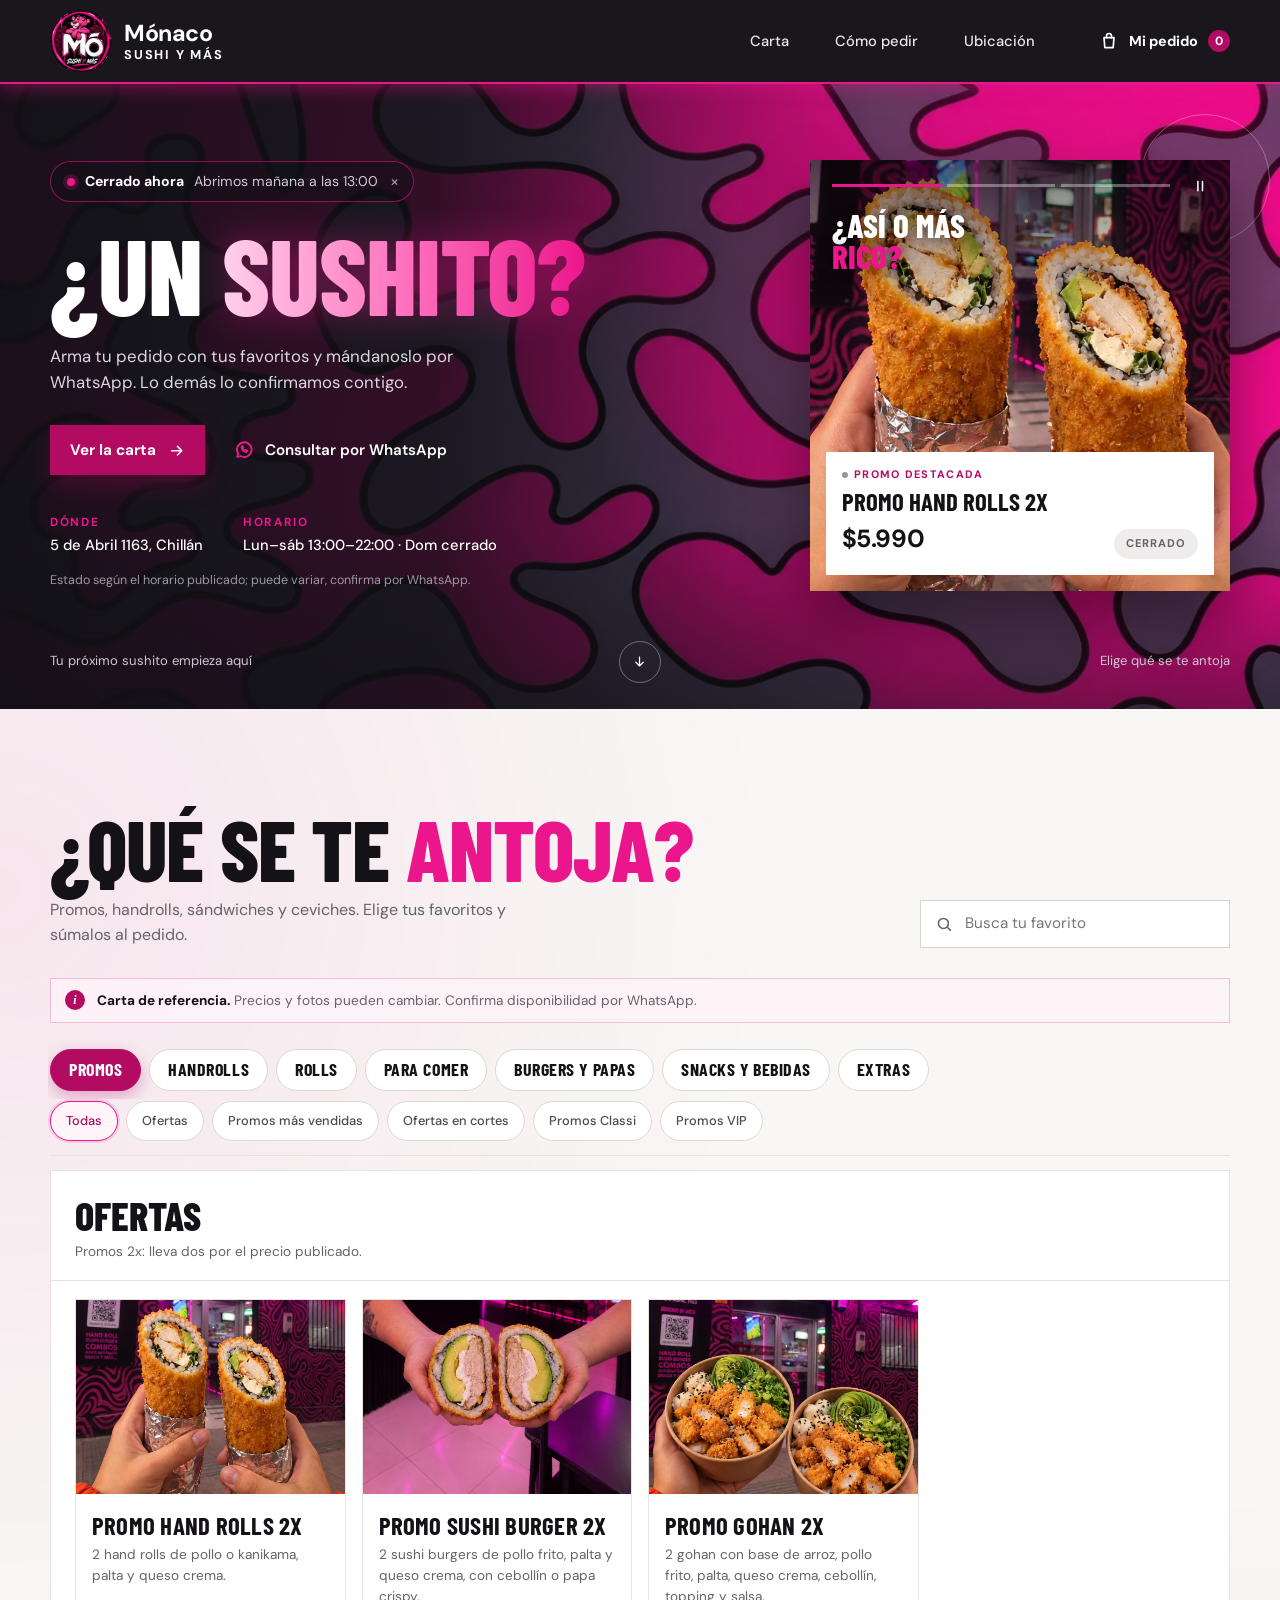
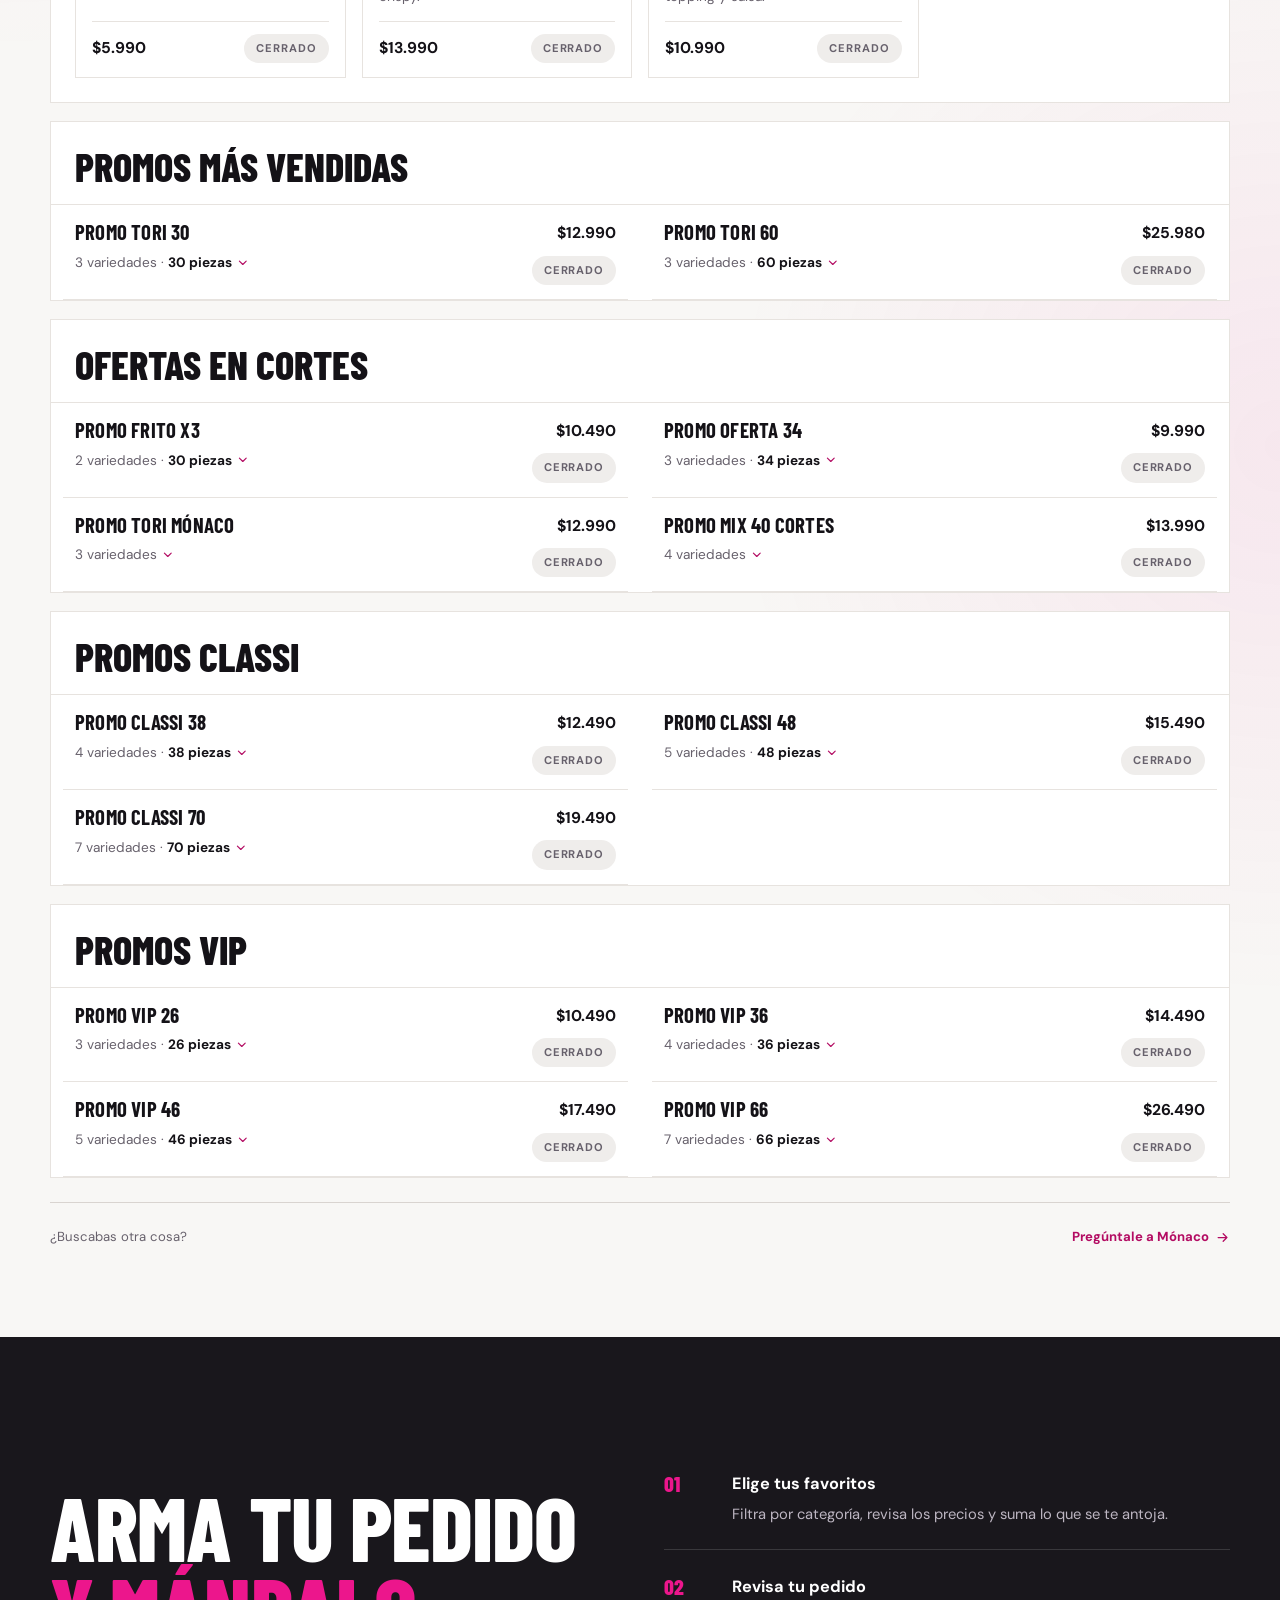
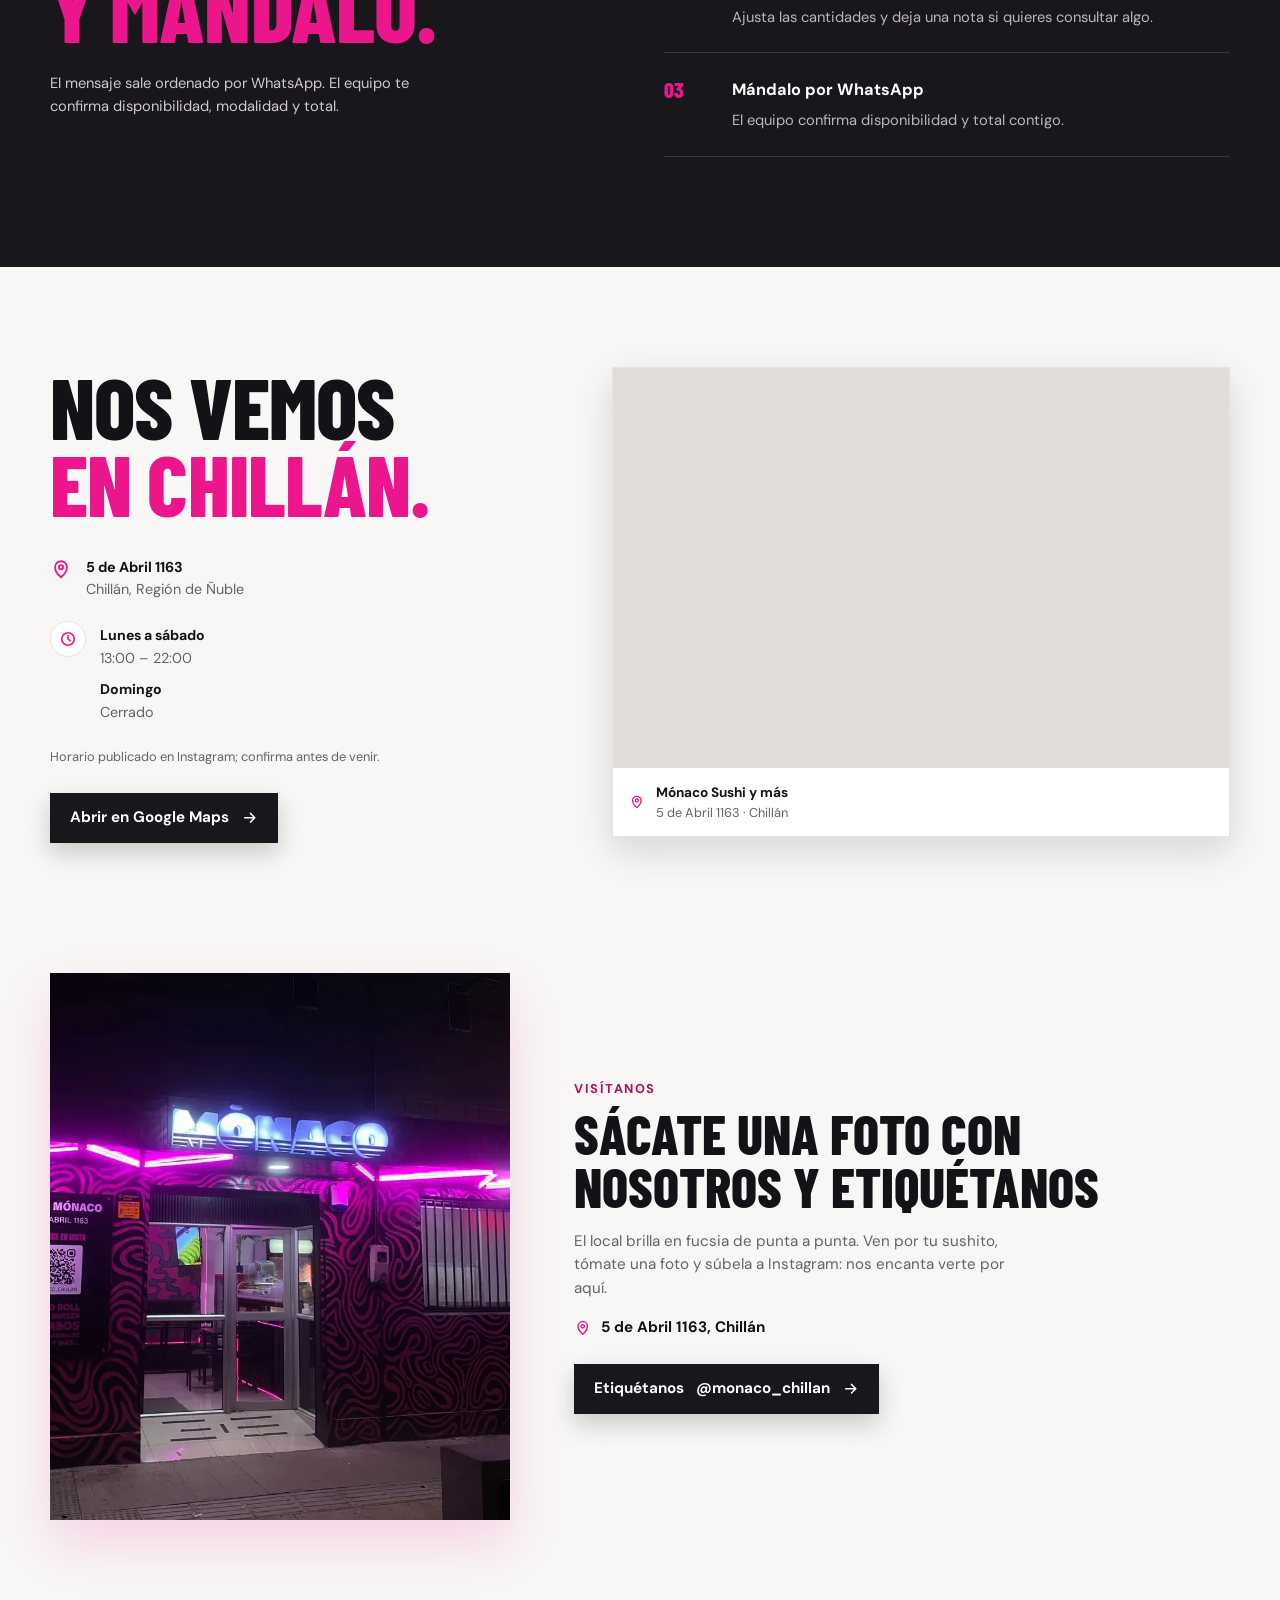
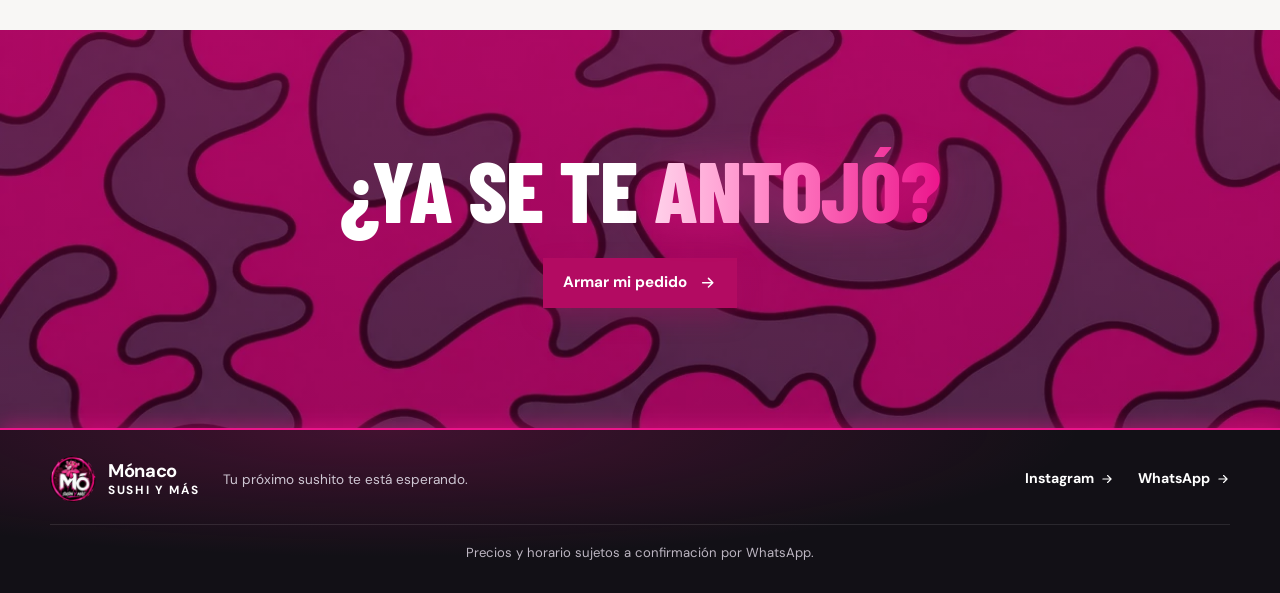
==== index.html @ ac126a6c "Página de Mónaco Sushi y más: carta y pedido por WhatsApp Copia de monacochillan.cl como página está" ====
<!doctype html>
<html lang="es-CL">
<head>
<meta charset="utf-8">
<meta name="viewport" content="width=device-width, initial-scale=1, interactive-widget=resizes-content">
<title>Mónaco Sushi y más — Chillán</title>
<meta name="description" content="Sushi, sándwich y antojos para compartir en Mónaco, Chillán. Mira la carta y arma tu pedido por WhatsApp.">
<meta name="theme-color" content="#121016">
<meta property="og:type" content="website">
<meta property="og:title" content="Mónaco Sushi y más — Chillán">
<meta property="og:description" content="Sushi, sándwich y antojos para compartir en Chillán. Mira la carta y arma tu pedido por WhatsApp.">
<meta property="og:image" content="https://monacochillan.cl/img/compartir.png">
<meta property="og:image:width" content="1200">
<meta property="og:image:height" content="630">
<meta property="og:image:alt" content="Logo de Mónaco Sushi y más">
<link rel="icon" href="favicon.ico" sizes="any">
<link rel="icon" type="image/png" sizes="192x192" href="img/icono-192.png">
<link rel="apple-touch-icon" href="apple-touch-icon.png">
<link rel="preconnect" href="https://fonts.googleapis.com">
<link rel="preconnect" href="https://fonts.gstatic.com" crossorigin>
<link rel="stylesheet" href="https://fonts.googleapis.com/css2?family=Barlow+Condensed:wght@700;800&family=DM+Sans:opsz,wght@9..40,400;9..40,500;9..40,600;9..40,700&display=swap">
<link rel="stylesheet" href="css/estilos.css">
<!-- Productos, precios y horario: se editan en carta.js -->
<script src="carta.js" defer></script>
<script src="js/app.js" defer></script>
</head>
<body>
<a class="saltar" href="#carta">Saltar a la carta</a>

<header class="cabecera">
  <div class="contenedor cabecera-fila">
    <a class="marca" href="#inicio" aria-label="Mónaco Sushi y más, ir al inicio">
      <img class="marca-logo" src="img/logo.webp" width="96" height="96" alt="">
      <span class="marca-texto"><b>Mónaco</b><small>Sushi y más</small></span>
    </a>
    <nav class="menu" aria-label="Secciones">
      <a href="#carta">Carta</a>
      <a href="#como-pedir">Cómo pedir</a>
      <a href="#ubicacion">Ubicación</a>
    </nav>
    <button class="boton-pedido" type="button" data-abrir-pedido aria-label="Mi pedido, 0 productos">
      <svg class="icono" viewBox="0 0 24 24" aria-hidden="true"><path d="M6 8h12l-1 12H7L6 8Z"/><path d="M9 8V6a3 3 0 0 1 6 0v2"/></svg>
      <span class="boton-pedido-texto">Mi pedido</span>
      <span class="contador" data-contador>0</span>
    </button>
  </div>
</header>

<main id="contenido">

  <section class="portada" id="inicio">
    <div class="portada-fondo" aria-hidden="true"></div>
    <div class="contenedor portada-grilla">
      <div class="portada-texto">
        <p class="estado" data-estado hidden></p>
        <h1 class="portada-titulo">¿Un <span class="brillo">sushito?</span></h1>
        <p class="portada-bajada">Arma tu pedido con tus favoritos y mándanoslo por WhatsApp. Lo demás lo confirmamos contigo.</p>
        <div class="portada-acciones">
          <a class="boton" href="#carta">Ver la carta <svg class="icono" viewBox="0 0 24 24" aria-hidden="true"><path d="M5 12h14M13 6l6 6-6 6"/></svg></a>
          <a class="enlace-wsp" data-wsp href="https://wa.me/56971431684" target="_blank" rel="noopener">
            <svg class="icono" viewBox="0 0 24 24" aria-hidden="true"><path d="M4.5 19.5 5.6 16A8 8 0 1 1 8.4 18.6Z"/><path d="M9.2 8.6c.3 2.7 2.4 5 5.2 5.6l1.2-1.3-1.8-1-1 .7c-.9-.5-1.7-1.3-2.2-2.2l.7-1-1-1.8Z"/></svg>
            Consultar por WhatsApp
          </a>
        </div>
        <dl class="portada-datos">
          <div><dt>Dónde</dt><dd data-dato="direccion-ciudad">5 de Abril 1163, Chillán</dd></div>
          <div><dt>Horario</dt><dd data-dato="horario">Lun–sáb 13:00–22:00 · Dom cerrado</dd></div>
        </dl>
        <p class="portada-nota">Estado según el horario publicado; puede variar, confirma por WhatsApp.</p>
      </div>
      <div class="destacados" data-destacados></div>
    </div>
    <div class="contenedor portada-pie">
      <span>Tu próximo sushito empieza aquí</span>
      <a class="bajar" href="#carta" aria-label="Bajar a la carta"><svg class="icono" viewBox="0 0 24 24" aria-hidden="true"><path d="M12 5v14M6 13l6 6 6-6"/></svg></a>
      <span class="portada-pie-der">Elige qué se te antoja</span>
    </div>
  </section>

  <section class="carta" id="carta" aria-labelledby="carta-titulo">
    <div class="contenedor">
      <div class="carta-cabeza">
        <div>
          <h2 class="titulo-grande" id="carta-titulo">¿Qué se te <span class="rosa">antoja?</span></h2>
          <p class="carta-bajada">Promos, handrolls, sándwiches y ceviches. Elige tus favoritos y súmalos al pedido.</p>
        </div>
        <label class="buscador">
          <svg class="icono" viewBox="0 0 24 24" aria-hidden="true"><circle cx="11" cy="11" r="6.5"/><path d="m16 16 4 4"/></svg>
          <span class="oculto">Buscar en la carta</span>
          <input type="search" data-buscar placeholder="Busca tu favorito" autocomplete="off" enterkeyhint="search">
        </label>
      </div>
      <p class="aviso-carta" data-aviso-carta><span class="aviso-i" aria-hidden="true">i</span><span><b>Carta de referencia.</b> Precios y fotos pueden cambiar. Confirma disponibilidad por WhatsApp.</span></p>
    </div>
    <nav class="secciones" aria-label="Secciones de la carta">
      <div class="contenedor"><div class="pildoras pildoras--grandes" data-secciones></div></div>
    </nav>
    <div class="contenedor">
      <div class="pildoras pildoras--chicas" data-categorias></div>
      <div class="carta-lista" data-lista aria-live="polite">
        <p class="sin-js">Cargando la carta…</p>
      </div>
      <p class="carta-otra">
        <span>¿Buscabas otra cosa?</span>
        <a data-wsp href="https://wa.me/56971431684" target="_blank" rel="noopener">Pregúntale a Mónaco <svg class="icono" viewBox="0 0 24 24" aria-hidden="true"><path d="M5 12h14M13 6l6 6-6 6"/></svg></a>
      </p>
    </div>
  </section>

  <section class="pasos" id="como-pedir" aria-labelledby="pasos-titulo">
    <div class="contenedor pasos-grilla">
      <div>
        <h2 class="titulo-grande titulo-grande--claro" id="pasos-titulo">Arma tu pedido <span class="rosa">y mándalo.</span></h2>
        <p class="pasos-bajada">El mensaje sale ordenado por WhatsApp. El equipo te confirma disponibilidad, modalidad y total.</p>
      </div>
      <ol class="pasos-lista">
        <li><span class="pasos-num">01</span><div><h3>Elige tus favoritos</h3><p>Filtra por categoría, revisa los precios y suma lo que se te antoja.</p></div></li>
        <li><span class="pasos-num">02</span><div><h3>Revisa tu pedido</h3><p>Ajusta las cantidades y deja una nota si quieres consultar algo.</p></div></li>
        <li><span class="pasos-num">03</span><div><h3>Mándalo por WhatsApp</h3><p>El equipo confirma disponibilidad y total contigo.</p></div></li>
      </ol>
    </div>
  </section>

  <section class="ubicacion" id="ubicacion" aria-labelledby="ubicacion-titulo">
    <div class="contenedor ubicacion-grilla">
      <div>
        <h2 class="titulo-grande" id="ubicacion-titulo">Nos vemos <span class="rosa">en <span data-dato="ciudad">Chillán</span>.</span></h2>
        <ul class="datos-local">
          <li>
            <svg class="icono icono--rosa" viewBox="0 0 24 24" aria-hidden="true"><path d="M12 21s-6.5-5.6-6.5-11a6.5 6.5 0 0 1 13 0c0 5.4-6.5 11-6.5 11Z"/><circle cx="12" cy="10" r="2.3"/></svg>
            <div><b data-dato="direccion">5 de Abril 1163</b><span><span data-dato="ciudad">Chillán</span>, <span data-dato="region">Región de Ñuble</span></span></div>
          </li>
          <li>
            <svg class="icono icono--rosa icono--circulo" viewBox="0 0 24 24" aria-hidden="true"><circle cx="12" cy="12" r="7.5"/><path d="M12 8v4l2.5 2"/></svg>
            <div data-horario-largo><b>Lunes a sábado</b><span>13:00 – 22:00</span><b>Domingo</b><span>Cerrado</span></div>
          </li>
        </ul>
        <p class="nota-chica">Horario publicado en Instagram; confirma antes de venir.</p>
        <a class="boton boton--oscuro" data-mapa href="https://www.google.com/maps/search/?api=1&amp;query=M%C3%B3naco+Sushi%2C+5+de+Abril+1163%2C+Chill%C3%A1n%2C+Chile" target="_blank" rel="noopener">Abrir en Google Maps <svg class="icono" viewBox="0 0 24 24" aria-hidden="true"><path d="M5 12h14M13 6l6 6-6 6"/></svg></a>
      </div>
      <figure class="mapa">
        <iframe data-mapa-embed title="Mapa de Mónaco en Chillán" loading="lazy" referrerpolicy="no-referrer-when-downgrade" src="https://www.google.com/maps?q=M%C3%B3naco%20Chillan%2C%205%20de%20Abril%201163%2C%20Chill%C3%A1n%2C%20Chile&amp;output=embed"></iframe>
        <figcaption>
          <svg class="icono icono--rosa" viewBox="0 0 24 24" aria-hidden="true"><path d="M12 21s-6.5-5.6-6.5-11a6.5 6.5 0 0 1 13 0c0 5.4-6.5 11-6.5 11Z"/><circle cx="12" cy="10" r="2.3"/></svg>
          <span><b>Mónaco Sushi y más</b><small><span data-dato="direccion">5 de Abril 1163</span> · <span data-dato="ciudad">Chillán</span></small></span>
        </figcaption>
      </figure>
    </div>
  </section>

  <section class="visitanos" aria-labelledby="visitanos-titulo">
    <div class="contenedor visitanos-grilla">
      <img class="visitanos-foto" src="img/local-de-noche.webp" width="726" height="864" loading="lazy" alt="Fachada de Mónaco de noche, con el letrero y las luces fucsia encendidas">
      <div>
        <p class="antetitulo">Visítanos</p>
        <h2 class="titulo-medio" id="visitanos-titulo">Sácate una foto con nosotros y etiquétanos</h2>
        <p>El local brilla en fucsia de punta a punta. Ven por tu sushito, tómate una foto y súbela a Instagram: nos encanta verte por aquí.</p>
        <p class="visitanos-dir">
          <svg class="icono icono--rosa" viewBox="0 0 24 24" aria-hidden="true"><path d="M12 21s-6.5-5.6-6.5-11a6.5 6.5 0 0 1 13 0c0 5.4-6.5 11-6.5 11Z"/><circle cx="12" cy="10" r="2.3"/></svg>
          <b data-dato="direccion-ciudad">5 de Abril 1163, Chillán</b>
        </p>
        <a class="boton boton--oscuro" data-instagram href="https://www.instagram.com/monaco_chillan/" target="_blank" rel="noopener">Etiquétanos <span data-dato="instagram">@monaco_chillan</span> <svg class="icono" viewBox="0 0 24 24" aria-hidden="true"><path d="M5 12h14M13 6l6 6-6 6"/></svg></a>
      </div>
    </div>
  </section>

  <section class="antojo" aria-labelledby="antojo-titulo">
    <div class="antojo-fondo" aria-hidden="true"></div>
    <div class="contenedor antojo-centro">
      <h2 class="titulo-grande titulo-grande--claro" id="antojo-titulo">¿Ya se te <span class="brillo">antojó?</span></h2>
      <a class="boton" href="#carta">Armar mi pedido <svg class="icono" viewBox="0 0 24 24" aria-hidden="true"><path d="M5 12h14M13 6l6 6-6 6"/></svg></a>
    </div>
  </section>

</main>

<footer class="pie">
  <div class="contenedor">
    <div class="pie-fila">
      <div class="pie-marca">
        <img class="marca-logo" src="img/logo.webp" width="96" height="96" alt="">
        <span class="marca-texto"><b>Mónaco</b><small>Sushi y más</small></span>
        <span class="pie-lema">Tu próximo sushito te está esperando.</span>
      </div>
      <nav class="pie-enlaces" aria-label="Redes">
        <a data-instagram href="https://www.instagram.com/monaco_chillan/" target="_blank" rel="noopener">Instagram <svg class="icono" viewBox="0 0 24 24" aria-hidden="true"><path d="M5 12h14M13 6l6 6-6 6"/></svg></a>
        <a data-wsp href="https://wa.me/56971431684" target="_blank" rel="noopener">WhatsApp <svg class="icono" viewBox="0 0 24 24" aria-hidden="true"><path d="M5 12h14M13 6l6 6-6 6"/></svg></a>
      </nav>
    </div>
    <p class="pie-nota">Precios y horario sujetos a confirmación por WhatsApp.</p>
  </div>
</footer>

<button class="barra-pedido" type="button" data-abrir-pedido data-barra hidden>
  <span class="barra-cuenta" data-contador>0</span>
  <span>Ver mi pedido</span>
  <b data-barra-total>$0</b>
</button>

<div class="aviso-agregado" data-aviso role="status" aria-live="polite"></div>

<dialog class="ficha" data-ficha aria-labelledby="ficha-titulo">
  <div class="ficha-caja">
    <button class="cerrar" type="button" data-cerrar aria-label="Cerrar">
      <svg class="icono" viewBox="0 0 24 24" aria-hidden="true"><path d="M6 6l12 12M18 6 6 18"/></svg>
    </button>
    <div class="ficha-cuerpo" data-ficha-cuerpo></div>
    <div class="ficha-pie">
      <button class="boton boton--grande" type="button" data-confirmar></button>
      <p class="nota-chica">Precio referencial. Confirma disponibilidad y detalles con <span data-dato="nombre">Mónaco</span>.</p>
    </div>
  </div>
</dialog>

<dialog class="pedido" data-pedido aria-labelledby="pedido-titulo">
  <div class="pedido-caja">
    <header class="pedido-cab">
      <h2 id="pedido-titulo">Mi pedido <span class="pedido-cuenta" data-pedido-cuenta></span></h2>
      <button class="cerrar" type="button" data-cerrar aria-label="Cerrar pedido">
        <svg class="icono" viewBox="0 0 24 24" aria-hidden="true"><path d="M6 6l12 12M18 6 6 18"/></svg>
      </button>
    </header>
    <div class="pedido-cuerpo" data-pedido-cuerpo></div>
    <div class="pedido-pie" data-pedido-pie></div>
  </div>
</dialog>
</body>
</html>
---- css/estilos.css ----
/* Mónaco Sushi y más: estilos de la página */

:root {
  --tinta: #121016;
  --tinta-2: #19171c;
  --tinta-3: #26222b;
  --papel: #f8f7f5;
  --blanco: #fff;
  --linea: #e7e3df;
  --texto: #141217;
  --suave: #67616c;
  --claro: #bdb7c1;
  --fucsia: #ec168c;
  --fucsia-claro: #ff7cc2;
  --magenta: #b30b62;
  --magenta-oscuro: #8f0950;
  --rosa-fondo: #fff4f9;
  --rosa-borde: #f3bcd9;
  --verde: #3ccf72;
  --error: #b3261e;
  --titulo: "Barlow Condensed", "Arial Narrow", "Roboto Condensed", sans-serif;
  --cuerpo: "DM Sans", system-ui, -apple-system, "Segoe UI", Roboto, sans-serif;
  --alto-cabecera: 84px;
  --ancho: 1180px;
  --sombra: 0 14px 34px rgba(18, 16, 22, .14);
}

*, *::before, *::after { box-sizing: border-box; }
[hidden] { display: none !important; }
html { scroll-behavior: smooth; scroll-padding-top: calc(var(--alto-cabecera) + 64px); -webkit-text-size-adjust: 100%; }
html.con-dialogo { overflow: hidden; }
body {
  margin: 0;
  background: var(--papel);
  color: var(--texto);
  font: 400 16px/1.55 var(--cuerpo);
  -webkit-font-smoothing: antialiased;
}
img { max-width: 100%; display: block; }
a { color: inherit; }
button, input, textarea { font: inherit; color: inherit; }
button { cursor: pointer; }
h1, h2, h3, h4, p, ul, ol, dl, dd, figure { margin: 0; }
ul, ol { padding: 0; list-style: none; }
:focus-visible { outline: 3px solid var(--fucsia); outline-offset: 2px; }
@media (prefers-reduced-motion: reduce) {
  html { scroll-behavior: auto; }
  *, *::before, *::after { animation-duration: .01ms !important; transition-duration: .01ms !important; }
}

.contenedor { width: min(100% - 32px, var(--ancho)); margin-inline: auto; }
.oculto { position: absolute; width: 1px; height: 1px; overflow: hidden; clip: rect(0 0 0 0); white-space: nowrap; }
.saltar { position: absolute; left: 16px; top: -60px; z-index: 100; background: var(--blanco); padding: 10px 16px; font-weight: 700; }
.saltar:focus { top: 12px; }

.icono { width: 1.15em; height: 1.15em; flex: none; fill: none; stroke: currentColor; stroke-width: 2; stroke-linecap: round; stroke-linejoin: round; }
.icono--rosa { color: var(--fucsia); }
.rosa { color: var(--fucsia); }
.brillo {
  background: linear-gradient(90deg, #ffd1ea 0%, #ff7cc2 45%, var(--fucsia) 100%);
  -webkit-background-clip: text; background-clip: text; color: transparent;
  filter: drop-shadow(0 0 18px rgba(236, 22, 140, .45));
}

/* ---------- títulos y botones ---------- */
.titulo-grande {
  font: 800 clamp(3rem, 8.4vw, 5.4rem)/.9 var(--titulo);
  text-transform: uppercase; letter-spacing: -.01em;
}
.titulo-grande--claro { color: var(--blanco); }
.titulo-grande .rosa { display: inline; }
.titulo-medio { font: 800 clamp(2.2rem, 4.6vw, 3.4rem)/.98 var(--titulo); text-transform: uppercase; }
.antetitulo { font-weight: 700; font-size: .8rem; letter-spacing: .12em; text-transform: uppercase; color: var(--magenta); margin-bottom: 8px; }
.nota-chica { font-size: .8rem; color: var(--suave); }

.boton {
  display: inline-flex; align-items: center; justify-content: center; gap: 12px;
  min-height: 50px; padding: 12px 20px;
  background: var(--magenta); color: var(--blanco);
  border: 0; border-radius: 0; text-decoration: none;
  font-weight: 700; font-size: .95rem;
  box-shadow: 0 10px 24px rgba(179, 11, 98, .28);
  transition: background .2s, transform .2s;
}
.boton:hover { background: var(--magenta-oscuro); }
.boton:active { transform: translateY(1px); }
.boton--oscuro { background: var(--tinta-2); box-shadow: 0 10px 24px rgba(18, 16, 22, .2); }
.boton--oscuro:hover { background: #000; }
.boton--grande { width: 100%; min-height: 56px; font-size: 1rem; }
.boton[aria-disabled="true"] { background: #d9d5dc; color: #6f6875; box-shadow: none; }

/* ---------- cabecera ---------- */
.cabecera {
  position: sticky; top: 0; z-index: 30;
  background: var(--tinta-2);
  color: var(--blanco);
  border-bottom: 2px solid var(--fucsia);
  box-shadow: 0 3px 18px rgba(236, 22, 140, .45);
}
.cabecera-fila { display: flex; align-items: center; gap: 24px; height: calc(var(--alto-cabecera) - 2px); }
.marca { display: flex; align-items: center; gap: 12px; text-decoration: none; margin-right: auto; }
.marca-logo { width: 62px; height: 62px; border-radius: 50%; }
.marca-texto { display: flex; flex-direction: column; line-height: 1.05; }
.marca-texto b { font-size: 1.45rem; font-weight: 700; letter-spacing: -.02em; }
.marca-texto small { font-size: .8rem; font-weight: 700; letter-spacing: .14em; text-transform: uppercase; margin-top: 3px; }
.menu { display: flex; gap: 46px; margin-right: 40px; }
.menu a { text-decoration: none; font-size: .92rem; font-weight: 500; color: #e9e5ec; }
.menu a:hover { color: var(--fucsia-claro); }
.boton-pedido {
  display: inline-flex; align-items: center; gap: 10px;
  background: none; border: 0; color: var(--blanco); font-weight: 700; font-size: .9rem; padding: 8px 0;
}
.boton-pedido .icono { width: 20px; height: 20px; }
.contador {
  display: inline-grid; place-items: center; min-width: 22px; height: 22px; padding: 0 6px;
  border-radius: 999px; background: var(--magenta); color: var(--blanco); font-size: .75rem; font-weight: 700;
}
.contador.salta { animation: salto .45s ease; }
@keyframes salto { 40% { transform: scale(1.35); } }

/* ---------- portada ---------- */
.portada { position: relative; overflow: hidden; background: var(--tinta); color: var(--blanco); }
.portada-fondo {
  position: absolute; inset: 0;
  background:
    linear-gradient(90deg, rgba(18, 16, 22, .97) 0%, rgba(18, 16, 22, .86) 34%, rgba(18, 16, 22, .2) 70%, rgba(18, 16, 22, .05) 100%),
    url("../img/mural.webp") center / cover no-repeat;
}
.portada-fondo::after {
  content: ""; position: absolute; inset: 0;
  background: radial-gradient(circle at 85% 25%, rgba(236, 22, 140, .35), transparent 45%), linear-gradient(180deg, transparent 70%, rgba(18, 16, 22, .55));
}
.portada-grilla {
  position: relative; display: grid; grid-template-columns: 1.15fr .85fr; gap: 48px; align-items: center;
  padding: 76px 0 40px;
}
.estado {
  display: inline-flex; align-items: center; gap: 10px; margin-bottom: 26px;
  padding: 9px 12px 9px 16px; border: 1px solid rgba(236, 22, 140, .55); border-radius: 999px;
  background: rgba(18, 16, 22, .55); font-size: .88rem;
}
.estado b { font-weight: 700; }
.estado .estado-punto { width: 8px; height: 8px; border-radius: 50%; background: var(--fucsia); box-shadow: 0 0 0 4px rgba(236, 22, 140, .2); }
.estado.abierto .estado-punto { background: var(--verde); box-shadow: 0 0 0 4px rgba(60, 207, 114, .2); }
.estado .estado-mas { color: #cfc8d4; }
.estado button { background: none; border: 0; color: #a69fab; padding: 0 2px; line-height: 1; font-size: 1.05rem; }
.portada-titulo {
  font: 800 clamp(3.6rem, 9.5vw, 6.6rem)/.88 var(--titulo); text-transform: uppercase; letter-spacing: -.01em;
}
.portada-bajada { max-width: 470px; margin-top: 22px; color: #dcd6e0; font-size: 1.05rem; }
.portada-acciones { display: flex; flex-wrap: wrap; align-items: center; gap: 14px 28px; margin-top: 30px; }
.enlace-wsp { display: inline-flex; align-items: center; gap: 10px; font-weight: 600; font-size: .95rem; text-decoration: none; }
.enlace-wsp .icono { color: var(--fucsia); width: 22px; height: 22px; }
.enlace-wsp:hover { color: var(--fucsia-claro); }
.portada-datos { display: flex; flex-wrap: wrap; gap: 14px 40px; margin: 38px 0 0; }
.portada-datos dt { font-size: .74rem; font-weight: 700; letter-spacing: .14em; text-transform: uppercase; color: var(--fucsia); }
.portada-datos dd { font-size: .92rem; font-weight: 500; margin-top: 2px; }
.portada-nota { margin-top: 14px; font-size: .78rem; color: #9d96a3; }
.portada-pie {
  position: relative; display: grid; grid-template-columns: 1fr auto 1fr; align-items: center; gap: 16px;
  padding: 10px 0 26px; font-size: .82rem; color: #cfc8d4;
}
.portada-pie-der { text-align: right; }
.bajar { display: grid; place-items: center; width: 42px; height: 42px; border-radius: 50%; border: 1px solid rgba(255, 255, 255, .35); color: var(--blanco); }
.bajar:hover { border-color: var(--fucsia); }

/* promos destacadas */
.destacados { position: relative; justify-self: end; width: min(100%, 420px); }
.destacados::before {
  content: ""; position: absolute; width: 130px; height: 130px; border-radius: 50%;
  border: 1px solid rgba(255, 255, 255, .3); top: -46px; right: -40px;
}
.destacado { position: relative; background: #000; box-shadow: 0 30px 60px rgba(0, 0, 0, .45); }
.destacado-foto { position: relative; aspect-ratio: 4 / 4.1; overflow: hidden; }
.destacado-foto img { width: 100%; height: 100%; object-fit: cover; transition: opacity .5s; }
.destacado-foto::after { content: ""; position: absolute; inset: 0; background: linear-gradient(180deg, rgba(0, 0, 0, .55) 0%, transparent 38%); }
.destacado-frase {
  position: absolute; z-index: 1; left: 22px; top: 50px; font: 800 2.05rem/.95 var(--titulo); text-transform: uppercase;
  text-shadow: 0 2px 14px rgba(0, 0, 0, .5);
}
.destacado-frase span { display: block; color: var(--fucsia); }
.destacado-barras { position: absolute; z-index: 2; top: 18px; left: 22px; right: 60px; display: flex; gap: 6px; }
.destacado-barras button { flex: 1; height: 14px; padding: 5px 0; background: none; border: 0; }
.destacado-barras span { display: block; height: 3px; background: rgba(255, 255, 255, .35); overflow: hidden; }
.destacado-barras i { display: block; height: 100%; width: 0; background: var(--fucsia); }
.destacado-barras .hecha i { width: 100%; }
.destacado-barras .activa i { animation: llenar var(--duracion, 6s) linear forwards; }
.destacados.pausado .destacado-barras .activa i { animation-play-state: paused; }
@keyframes llenar { to { width: 100%; } }
.destacado-pausa {
  position: absolute; z-index: 2; top: 10px; right: 14px; width: 32px; height: 32px;
  background: none; border: 0; color: var(--blanco); display: grid; place-items: center;
}
.destacado-panel {
  position: absolute; left: 16px; right: 16px; bottom: 16px; z-index: 1;
  background: var(--blanco); color: var(--texto); padding: 14px 16px 16px;
  display: grid; grid-template-columns: 1fr auto; align-items: end; gap: 6px 12px;
}
.destacado-etiqueta { grid-column: 1 / -1; display: flex; align-items: center; gap: 6px; font-size: .68rem; font-weight: 700; letter-spacing: .12em; text-transform: uppercase; color: var(--magenta); }
.destacado-etiqueta::before { content: ""; width: 6px; height: 6px; border-radius: 50%; background: #9a93a0; }
.destacado-nombre { grid-column: 1 / -1; font: 700 1.55rem/1 var(--titulo); text-transform: uppercase; }
.destacado-precio { font-weight: 700; font-size: 1.55rem; letter-spacing: -.02em; }
.destacado-panel .agregar { background: var(--magenta); color: var(--blanco); padding: 10px 12px 10px 16px; min-height: 44px; }
.destacado-panel .agregar .mas { border-color: rgba(255, 255, 255, .7); color: var(--blanco); }

/* ---------- carta ---------- */
.carta {
  position: relative; padding: 100px 0 90px;
  background:
    radial-gradient(circle at 0% 8%, rgba(236, 22, 140, .08), transparent 32%),
    radial-gradient(circle at 100% 60%, rgba(236, 22, 140, .07), transparent 30%),
    var(--papel);
}
.carta-cabeza { display: flex; align-items: flex-end; justify-content: space-between; gap: 24px 40px; flex-wrap: wrap; }
.carta-bajada { max-width: 470px; margin-top: 12px; color: var(--suave); }
.buscador {
  display: flex; align-items: center; gap: 10px; width: min(100%, 310px); height: 48px; padding: 0 14px;
  background: var(--blanco); border: 1px solid #d9d4d0; color: var(--suave);
}
.buscador:focus-within { border-color: var(--fucsia); }
.buscador input { flex: 1; min-width: 0; border: 0; outline: 0; background: none; font-size: .95rem; color: var(--texto); }
.aviso-carta {
  display: flex; align-items: center; gap: 12px; margin-top: 30px; padding: 11px 14px;
  border: 1px solid var(--rosa-borde); background: rgba(255, 244, 249, .8); font-size: .85rem; color: var(--suave);
}
.aviso-carta b { color: var(--texto); }
.aviso-i {
  flex: none; display: grid; place-items: center; width: 20px; height: 20px; border-radius: 50%;
  background: var(--magenta); color: var(--blanco); font: italic 700 .75rem/1 Georgia, serif;
}
.secciones {
  position: sticky; top: var(--alto-cabecera); z-index: 20; margin-top: 18px;
  transition: background .2s;
}
.secciones.pegada { background: rgba(248, 247, 245, .97); box-shadow: 0 1px 0 var(--linea); backdrop-filter: blur(6px); }
.pildoras { display: flex; gap: 8px; overflow-x: auto; scrollbar-width: none; padding: 8px 2px; margin: 0 -2px; }
.pildoras::-webkit-scrollbar { display: none; }
.pildora {
  flex: none; border: 1px solid #ddd8d3; background: var(--blanco); border-radius: 999px; white-space: nowrap;
  transition: background .2s, border-color .2s, color .2s;
}
.pildora:hover { border-color: var(--fucsia); }
.pildoras--grandes .pildora { font: 700 1.12rem/1 var(--titulo); text-transform: uppercase; letter-spacing: .03em; padding: 11px 18px; }
.pildoras--grandes .pildora[aria-pressed="true"] { background: var(--magenta); border-color: var(--magenta); color: var(--blanco); box-shadow: 0 6px 16px rgba(179, 11, 98, .3); }
.pildoras--chicas { padding-top: 2px; padding-bottom: 14px; }
.pildoras--chicas .pildora { font-size: .8rem; font-weight: 500; padding: 9px 15px; color: #4d4752; }
.pildoras--chicas .pildora[aria-pressed="true"] { border-color: var(--fucsia); background: var(--rosa-fondo); color: var(--magenta); box-shadow: 0 0 0 2px rgba(236, 22, 140, .15); }
.carta-lista { display: grid; gap: 18px; min-height: 300px; border-top: 1px solid var(--linea); padding-top: 14px; margin-top: 0; }
.sin-js { color: var(--suave); padding: 30px 0; }

.bloque { background: var(--blanco); border: 1px solid var(--linea); }
.bloque-cab { padding: 24px 24px 18px; border-bottom: 1px solid var(--linea); }
.bloque-cab h3 { font: 800 2.5rem/1 var(--titulo); text-transform: uppercase; }
.bloque-cab p { margin-top: 6px; font-size: .85rem; color: var(--suave); }
.bloque-vacio { padding: 26px 24px; color: var(--suave); }
.bloque-vacio a { color: var(--magenta); font-weight: 700; }

/* filas */
.filas { display: grid; grid-template-columns: 1fr 1fr; gap: 0 24px; padding: 0 12px; }
.fila {
  display: grid; grid-template-columns: 1fr auto; gap: 4px 16px; padding: 16px 12px 14px;
  border-bottom: 1px solid var(--linea);
}
.fila.abierta { background: #fdf3f8; }
.fila-nombre { font: 700 1.3rem/1.1 var(--titulo); text-transform: uppercase; letter-spacing: .01em; }
.fila-detalle { font-size: .85rem; color: var(--suave); margin-top: 4px; }
.fila-incluye { font-size: .78rem; color: #8b8490; margin-top: 2px; }
.fila-lado { display: flex; flex-direction: column; align-items: flex-end; justify-content: space-between; gap: 10px; }
.fila--agotada .fila-nombre, .fila--agotada .precio { color: #9a939e; }
.precio { font-weight: 700; font-size: .98rem; white-space: nowrap; }
.precio small { font-weight: 500; color: var(--suave); font-size: .78rem; }
.variedades {
  display: inline-flex; align-items: center; gap: 4px; margin-top: 6px; padding: 2px 0;
  background: none; border: 0; font-size: .85rem; color: var(--suave);
}
.variedades b { color: var(--texto); }
.variedades .icono { color: var(--magenta); width: 1em; height: 1em; transition: transform .2s; }
.variedades[aria-expanded="true"] .icono { transform: rotate(180deg); }
.variedades-lista { margin-top: 10px; display: grid; gap: 4px; font-size: .86rem; color: #47414c; }
.variedades-lista li { position: relative; padding-left: 13px; }
.variedades-lista li::before { content: ""; position: absolute; left: 0; top: .62em; width: 5px; height: 5px; border-radius: 50%; background: var(--fucsia); }

.agregar {
  display: inline-flex; align-items: center; gap: 8px; min-height: 36px; padding: 4px 0;
  border: 0; background: none; color: var(--magenta); font-weight: 700; font-size: .85rem;
}
.agregar .mas {
  display: grid; place-items: center; width: 26px; height: 26px; border-radius: 50%;
  border: 1.5px solid #e8a3c7; color: var(--magenta); transition: background .2s, color .2s, box-shadow .2s;
}
.agregar .mas .icono { width: 14px; height: 14px; stroke-width: 2.4; }
.agregar:hover .mas { background: var(--magenta); border-color: var(--magenta); color: var(--blanco); box-shadow: 0 0 0 4px rgba(236, 22, 140, .2); }
.estado-pill {
  display: inline-block; padding: 6px 12px; border-radius: 999px; background: #efedeb;
  font-size: .7rem; font-weight: 700; letter-spacing: .08em; text-transform: uppercase; color: #67616c;
}

/* tarjetas con foto */
.tarjetas { display: grid; grid-template-columns: repeat(auto-fill, minmax(230px, 1fr)); gap: 16px; padding: 18px 24px 24px; }
.tarjeta { display: flex; flex-direction: column; border: 1px solid var(--linea); background: var(--blanco); }
.tarjeta-foto { aspect-ratio: 1000 / 725; background: var(--tinta-2); overflow: hidden; }
.tarjeta-foto img { width: 100%; height: 100%; object-fit: cover; transition: transform .4s; }
.tarjeta:hover .tarjeta-foto img { transform: scale(1.04); }
.tarjeta-foto--vacia { display: grid; place-items: center; background: linear-gradient(160deg, var(--tinta-3), var(--tinta)); }
.tarjeta-foto--vacia img { width: 64px; height: 64px; opacity: .55; border-radius: 50%; }
.tarjeta-cuerpo { flex: 1; display: flex; flex-direction: column; padding: 18px 16px 14px; }
.tarjeta-cuerpo .fila-nombre { font-size: 1.55rem; }
.tarjeta-cuerpo .fila-detalle { margin-bottom: 14px; }
.tarjeta-pie { margin-top: auto; display: flex; align-items: center; justify-content: space-between; gap: 10px; padding-top: 12px; border-top: 1px solid var(--linea); }

.carta-otra { display: flex; justify-content: space-between; gap: 12px; flex-wrap: wrap; margin-top: 24px; padding-top: 24px; border-top: 1px solid #d9d4d0; font-size: .82rem; color: var(--suave); }
.carta-otra a { display: inline-flex; align-items: center; gap: 6px; color: var(--magenta); font-weight: 700; text-decoration: none; }

/* ---------- cómo pedir ---------- */
.pasos { background: var(--tinta-2); color: var(--blanco); padding: 110px 0; }
.pasos-grilla { display: grid; grid-template-columns: 1fr 1fr; gap: 48px; align-items: center; }
.pasos .titulo-grande { font-size: clamp(3.2rem, 8vw, 5.6rem); }
.pasos .titulo-grande .rosa { display: block; }
.pasos-bajada { max-width: 400px; margin-top: 24px; color: #cfc8d4; font-size: .92rem; }
.pasos-lista li { display: grid; grid-template-columns: 68px 1fr; padding: 24px 0; border-bottom: 1px solid rgba(255, 255, 255, .14); }
.pasos-num { font: 800 1.35rem/1.2 var(--titulo); color: var(--fucsia); }
.pasos-lista h3 { font-size: 1.02rem; font-weight: 700; }
.pasos-lista p { margin-top: 6px; color: #bdb6c2; font-size: .92rem; }

/* ---------- ubicación ---------- */
.ubicacion { padding: 100px 0 60px; }
.ubicacion-grilla { display: grid; grid-template-columns: .9fr 1.1fr; gap: 56px; align-items: start; }
.ubicacion .titulo-grande .rosa { display: block; }
.datos-local { display: grid; gap: 24px; margin: 34px 0 14px; }
.datos-local li { display: flex; gap: 14px; }
.datos-local .icono { width: 22px; height: 22px; margin-top: 2px; }
.datos-local .icono--circulo { width: 36px; height: 36px; padding: 7px; border: 1px solid var(--linea); border-radius: 50%; background: var(--blanco); margin-top: -4px; }
.datos-local li > div { display: grid; font-size: .9rem; }
.datos-local li > div > span { color: var(--suave); }
.datos-local [data-horario-largo] b { font-size: .88rem; }
.datos-local [data-horario-largo] span { margin-bottom: 10px; color: var(--suave); }
.ubicacion .boton { margin-top: 26px; }
.mapa { background: var(--blanco); border: 1px solid var(--linea); box-shadow: var(--sombra); }
.mapa iframe { display: block; width: 100%; height: 400px; border: 0; background: #e2ddd8; }
.mapa figcaption { display: flex; gap: 12px; align-items: center; padding: 14px 16px; font-size: .85rem; }
.mapa figcaption > span { display: grid; }
.mapa figcaption small { color: var(--suave); font-size: .8rem; }

/* ---------- visítanos ---------- */
.visitanos { padding: 70px 0 110px; }
.visitanos-grilla { display: grid; grid-template-columns: minmax(0, 460px) 1fr; gap: 64px; align-items: center; }
.visitanos-foto { width: 100%; height: auto; aspect-ratio: 726 / 864; object-fit: cover; box-shadow: 0 24px 50px rgba(236, 22, 140, .16); }
.visitanos-grilla p:not(.antetitulo) { max-width: 450px; margin-top: 16px; color: var(--suave); font-size: .95rem; }
.visitanos-dir { display: flex; align-items: center; gap: 10px; }
.visitanos-dir b { color: var(--texto); }
.visitanos .boton { margin-top: 24px; }

/* ---------- antojo ---------- */
.antojo { position: relative; overflow: hidden; padding: 120px 0; text-align: center; background: var(--tinta); }
.antojo-fondo { position: absolute; inset: 0; background: linear-gradient(rgba(120, 8, 70, .6), rgba(80, 6, 50, .55)), url("../img/mural.webp") center / cover no-repeat; }
.antojo-centro { position: relative; display: grid; justify-items: center; gap: 30px; }
.antojo .titulo-grande { font-size: clamp(3.4rem, 9vw, 5.4rem); }

/* ---------- pie ---------- */
.pie {
  position: relative; color: var(--blanco); padding: 26px 0 30px;
  background: radial-gradient(ellipse at 30% 0%, rgba(236, 22, 140, .22), transparent 55%), var(--tinta);
  border-top: 2px solid var(--fucsia); box-shadow: 0 -3px 18px rgba(236, 22, 140, .45);
}
.pie-fila { display: flex; align-items: center; justify-content: space-between; gap: 20px; flex-wrap: wrap; padding-bottom: 22px; border-bottom: 1px solid rgba(255, 255, 255, .1); }
.pie-marca { display: flex; align-items: center; gap: 12px; flex-wrap: wrap; }
.pie-marca .marca-logo { width: 46px; height: 46px; }
.pie-marca .marca-texto b { font-size: 1.15rem; }
.pie-marca .marca-texto small { font-size: .74rem; }
.pie-lema { margin-left: 12px; font-size: .85rem; color: #cfc8d4; }
.pie-enlaces { display: flex; gap: 24px; }
.pie-enlaces a { display: inline-flex; align-items: center; gap: 6px; text-decoration: none; font-weight: 700; font-size: .88rem; }
.pie-enlaces a:hover { color: var(--fucsia-claro); }
.pie-enlaces .icono { width: 14px; height: 14px; }
.pie-nota { padding-top: 18px; text-align: center; font-size: .82rem; color: #bdb6c2; }

/* ---------- barra de pedido (celular) y aviso ---------- */
.barra-pedido {
  position: fixed; z-index: 25; left: 16px; right: 16px; bottom: max(14px, env(safe-area-inset-bottom));
  display: none; align-items: center; gap: 12px; padding: 0 18px; min-height: 56px;
  background: var(--magenta); color: var(--blanco); border: 0; font-weight: 700;
  box-shadow: 0 14px 30px rgba(179, 11, 98, .45);
}
.barra-pedido > span:nth-child(2) { margin-right: auto; }
.barra-cuenta { display: grid; place-items: center; min-width: 26px; height: 26px; border-radius: 999px; background: var(--blanco); color: var(--magenta); font-size: .8rem; }
.aviso-agregado {
  position: fixed; z-index: 40; left: 50%; bottom: 24px; transform: translate(-50%, 20px);
  max-width: calc(100% - 32px); padding: 12px 18px; background: var(--tinta-2); color: var(--blanco);
  font-size: .88rem; font-weight: 500; box-shadow: 0 14px 30px rgba(0, 0, 0, .3);
  opacity: 0; pointer-events: none; transition: opacity .25s, transform .25s;
}
.aviso-agregado.visible { opacity: 1; transform: translate(-50%, 0); }
.aviso-agregado b { color: var(--fucsia-claro); }

/* ---------- ventanas (ficha y pedido) ---------- */
dialog { padding: 0; border: 0; max-width: none; max-height: none; color: var(--texto); background: transparent; }
dialog::backdrop { background: rgba(18, 16, 22, .55); }
.cerrar {
  display: grid; place-items: center; width: 44px; height: 44px; border-radius: 50%;
  border: 1px solid #ddd8d3; background: var(--blanco); color: var(--texto);
}
.cerrar:hover { border-color: var(--fucsia); }

.ficha { width: min(100% - 32px, 480px); margin: auto; }
.ficha[open] { animation: aparecer .22s ease; }
@keyframes aparecer { from { opacity: 0; transform: translateY(14px); } }
.ficha-caja { position: relative; display: flex; flex-direction: column; max-height: min(92vh, 900px); background: var(--blanco); }
.ficha .cerrar { position: absolute; z-index: 2; top: 16px; right: 16px; }
.ficha-cuerpo { overflow-y: auto; padding: 34px 34px 8px; overscroll-behavior: contain; }
.ficha-foto { margin: -34px -34px 22px; aspect-ratio: 1000 / 725; background: var(--tinta-2); }
.ficha-foto img { width: 100%; height: 100%; object-fit: cover; }
.ficha-titulo { font: 800 2.35rem/1 var(--titulo); text-transform: uppercase; padding-right: 54px; }
.ficha-detalle { margin-top: 10px; font-size: .88rem; color: var(--suave); white-space: pre-line; }
.incluye { margin-top: 18px; padding: 14px 16px; background: var(--papel); border-left: 3px solid var(--magenta); }
.incluye-titulo { font-size: .72rem; font-weight: 700; letter-spacing: .12em; text-transform: uppercase; color: var(--suave); }
.incluye p { display: flex; gap: 8px; align-items: center; margin-top: 6px; font-size: .92rem; }
.incluye .icono { color: var(--magenta); width: 16px; height: 16px; }
.grupo { border: 0; padding: 0; margin: 20px 0 0; min-width: 0; }
.grupo legend, .grupo-titulo { display: flex; justify-content: space-between; gap: 12px; width: 100%; padding: 0; margin-bottom: 10px; font-weight: 700; font-size: .92rem; }
.grupo legend small, .grupo-titulo small { font-weight: 500; color: var(--suave); font-size: .78rem; }
.eleccion {
  display: flex; align-items: center; gap: 12px; padding: 14px 16px; margin-top: 8px;
  border: 1px solid #ddd8d3; cursor: pointer; font-size: .9rem; transition: border-color .2s, background .2s;
}
.eleccion:hover { border-color: var(--fucsia); }
.eleccion input { accent-color: var(--magenta); width: 16px; height: 16px; margin: 0; }
.eleccion-nombre { flex: 1; }
.eleccion-precio { color: var(--suave); font-size: .85rem; }
.eleccion.sel { border-color: var(--fucsia); background: var(--rosa-fondo); }
.eleccion.no { opacity: .45; cursor: not-allowed; }
.texto-libre { width: 100%; height: 48px; padding: 0 14px; border: 1px solid #ddd8d3; font-size: .92rem; }
.texto-libre:focus { outline: 0; border-color: var(--fucsia); }

.rolls { margin-top: 22px; }
.rolls h3 { font-size: 1rem; font-weight: 700; }
.rolls-ayuda { margin-top: 4px; font-size: .8rem; color: var(--suave); }
.roll { margin-top: 12px; padding: 14px; border: 1px solid #ddd8d3; font-size: .86rem; }
.roll.abierto { border-color: var(--fucsia); }
.roll-titulo { color: var(--suave); }
.roll-titulo b { color: var(--magenta); }
.roll-cambios { display: grid; gap: 6px; margin-top: 10px; }
.roll-cambios li, .linea-cambios li { display: flex; align-items: center; justify-content: space-between; gap: 10px; }
.quitar { flex: none; width: 26px; height: 26px; display: grid; place-items: center; border: 0; border-radius: 50%; background: #f0edeb; color: var(--suave); }
.quitar:hover { background: var(--rosa-fondo); color: var(--magenta); }
.quitar .icono { width: 14px; height: 14px; }
.roll-boton { margin-top: 12px; padding: 10px 12px; border: 1px dashed #bdb6c2; background: var(--blanco); font-weight: 700; font-size: .86rem; }
.roll-boton:hover { border-color: var(--fucsia); color: var(--magenta); }
.editor { margin-top: 12px; }
.editor-pregunta { font-weight: 700; font-size: .82rem; margin: 12px 0 8px; }
.chips { display: flex; flex-wrap: wrap; gap: 6px; }
.chip { padding: 9px 12px; border: 1px solid #ddd8d3; background: var(--blanco); font-size: .84rem; text-align: left; }
.chip:hover { border-color: var(--fucsia); }
.chip[aria-pressed="true"] { border-color: var(--fucsia); background: var(--rosa-fondo); color: var(--magenta); font-weight: 700; }
.chip:disabled { opacity: .45; cursor: not-allowed; }
.editor-cancelar { margin-top: 12px; padding: 4px 0; border: 0; background: none; color: var(--suave); text-decoration: underline; font-size: .82rem; }
.ficha-pie { padding: 16px 34px 18px; border-top: 1px solid var(--linea); background: var(--blanco); text-align: center; }
.ficha-pie .boton b { font-weight: 700; margin-left: 4px; }
.ficha-pie .nota-chica { margin-top: 10px; }

.pedido { width: min(100%, 560px); height: 100%; margin: 0 0 0 auto; }
.pedido[open] { animation: deslizar .28s ease; }
@keyframes deslizar { from { transform: translateX(40px); opacity: .4; } }
.pedido-caja { display: flex; flex-direction: column; height: 100dvh; background: var(--blanco); }
.pedido-cab { display: flex; align-items: center; justify-content: space-between; gap: 16px; padding: 22px 28px; border-bottom: 1px solid var(--linea); }
.pedido-cab h2 { font: 800 2.2rem/1 var(--titulo); text-transform: uppercase; }
.pedido-cuenta { font: 500 1rem var(--cuerpo); color: var(--suave); text-transform: none; }
.pedido-cuerpo { flex: 1; overflow-y: auto; overscroll-behavior: contain; }
.lineas { padding: 0 28px; }
.linea { padding: 22px 0; border-bottom: 1px solid var(--linea); }
.linea-cab { display: flex; justify-content: space-between; gap: 16px; }
.linea-nombre { font: 700 1.4rem/1.05 var(--titulo); text-transform: uppercase; }
.linea-nombre small { font: 500 .78rem var(--cuerpo); text-transform: none; color: var(--suave); }
.linea-unitario { margin-top: 4px; font-size: .82rem; color: var(--suave); }
.linea-total { font-weight: 700; font-size: .92rem; }
.linea-cambios { display: grid; gap: 4px; margin-top: 8px; font-size: .84rem; color: #47414c; }
.linea-editar { margin-top: 8px; padding: 2px 0; border: 0; background: none; color: var(--magenta); font-weight: 700; font-size: .84rem; text-decoration: underline; }
.linea-pie { display: grid; grid-template-columns: auto 1fr; gap: 16px; align-items: end; margin-top: 14px; }
.cantidad { display: flex; align-items: center; height: 44px; border: 1px solid #ddd8d3; }
.cantidad button { width: 40px; height: 100%; border: 0; background: none; font-size: 1.1rem; }
.cantidad button:hover { color: var(--magenta); }
.cantidad span { min-width: 30px; text-align: center; font-weight: 700; font-size: .9rem; }
.campo { display: grid; gap: 6px; font-size: .8rem; color: var(--suave); border: 0; padding: 0; margin: 0; min-width: 0; }
.campo input[type="text"], .campo input:not([type]) {
  width: 100%; height: 44px; padding: 0 12px; border: 1px solid #ddd8d3; background: var(--blanco); font-size: .92rem; color: var(--texto);
}
.campo input:focus { outline: 0; border-color: var(--fucsia); }
.formulario { display: grid; gap: 22px; padding: 24px 28px 28px; background: #f6f4f2; }
.formulario .campo-titulo { font-weight: 700; font-size: .88rem; color: var(--texto); padding: 0; }
.campo-ayuda { font-size: .76rem; }
.campo-ayuda.falta { color: var(--error); }
.dos { display: grid; grid-template-columns: 1fr 1fr; gap: 8px; }
.radio-tarjeta { display: flex; align-items: center; gap: 10px; min-height: 48px; padding: 0 16px; border: 1px solid #ddd8d3; background: var(--blanco); font-size: .9rem; color: var(--texto); cursor: pointer; }
.radio-tarjeta input { accent-color: var(--magenta); margin: 0; }
.radio-tarjeta.sel { border-color: var(--fucsia); background: var(--rosa-fondo); }
.retiro-info { display: grid; gap: 4px; font-size: .86rem; color: var(--suave); }
.retiro-info b { color: var(--texto); font-size: .95rem; }
.retiro-info a { color: var(--magenta); font-weight: 700; }
.ubicacion-boton { justify-self: start; display: inline-flex; align-items: center; gap: 8px; padding: 10px 14px; border: 1px solid #ddd8d3; background: var(--blanco); font-weight: 700; font-size: .85rem; }
.ubicacion-boton:hover { border-color: var(--fucsia); }
.ubicacion-estado { font-size: .78rem; }
.ubicacion-estado.ok { color: #19733e; }
.transferencia { padding: 12px 14px; background: var(--blanco); border: 1px solid var(--linea); font-size: .85rem; color: var(--texto); white-space: pre-line; }
.pedido-pie { padding: 16px 28px 20px; border-top: 1px solid var(--linea); background: var(--blanco); }
.pedido-pie:empty { display: none; }
.totales { display: grid; gap: 4px; }
.totales div { display: flex; justify-content: space-between; gap: 12px; font-size: .88rem; }
.totales b { font-size: 1.1rem; }
.pedido-aviso { margin: 8px 0 12px; font-size: .78rem; color: var(--suave); }
.pedido-vaciar { border: 0; background: none; color: var(--suave); text-decoration: underline; font-size: .8rem; padding: 0; margin: 18px 28px 0; }
.vacio { display: grid; justify-items: start; gap: 14px; padding: 34px 28px; color: var(--suave); }
.vacio b { color: var(--texto); font-size: 1.05rem; }

/* ---------- celular y tablet ---------- */
@media (max-width: 960px) {
  .menu { display: none; }
  .portada-grilla { grid-template-columns: 1fr; padding-top: 56px; }
  .destacados { justify-self: stretch; width: 100%; max-width: 460px; }
  .pasos-grilla, .ubicacion-grilla, .visitanos-grilla { grid-template-columns: 1fr; }
  .filas { grid-template-columns: 1fr; }
}
@media (max-width: 640px) {
  :root { --alto-cabecera: 66px; }
  html { scroll-padding-top: calc(var(--alto-cabecera) + 58px); }
  .marca-logo { width: 46px; height: 46px; }
  .marca-texto b { font-size: 1.15rem; }
  .marca-texto small { font-size: .72rem; }
  .boton-pedido-texto { display: none; }
  .portada-grilla { gap: 30px; padding: 40px 0 24px; }
  .portada-titulo { font-size: clamp(3.4rem, 17vw, 4.6rem); }
  .portada-bajada { font-size: .95rem; }
  .portada-pie { grid-template-columns: 1fr auto 1fr; font-size: .76rem; }
  .destacados::before { display: none; }
  .destacado-frase { font-size: 1.7rem; }
  .destacado-nombre { font-size: 1.35rem; }
  .destacado-precio { font-size: 1.3rem; }
  .carta { padding: 64px 0 60px; }
  .buscador { width: 100%; }
  .aviso-carta { margin-top: 20px; }
  .bloque-cab { padding: 20px 16px 14px; }
  .bloque-cab h3 { font-size: 2.1rem; }
  .filas { padding: 0; }
  .fila { padding: 16px; }
  .tarjetas { grid-template-columns: 1fr 1fr; gap: 10px; padding: 12px; }
  .tarjeta-cuerpo { padding: 12px 10px 10px; }
  .tarjeta-cuerpo .fila-nombre { font-size: 1.2rem; }
  .tarjeta-pie { flex-direction: column; align-items: flex-start; }
  .pasos { padding: 76px 0; }
  .ubicacion { padding: 70px 0 40px; }
  .mapa iframe { height: 280px; }
  .visitanos { padding: 30px 0 70px; }
  .visitanos-grilla { gap: 28px; }
  .antojo { padding: 90px 0; }
  .pie-lema { margin-left: 0; width: 100%; }
  .barra-pedido:not([hidden]) { display: flex; }
  body.con-barra .pie { padding-bottom: 96px; }
  body.con-barra .aviso-agregado { bottom: calc(max(14px, env(safe-area-inset-bottom)) + 68px); }
  .ficha { width: 100%; margin: auto 0 0; }
  .ficha-caja { max-height: 94dvh; }
  .ficha[open] { animation-name: subir; }
  @keyframes subir { from { transform: translateY(40px); opacity: .4; } }
  .ficha-cuerpo { padding: 26px 18px 8px; }
  .ficha-foto { margin: -26px -18px 18px; }
  .ficha .cerrar { top: 12px; right: 12px; }
  .ficha-titulo { font-size: 2rem; }
  .ficha-pie { padding: 12px 18px max(14px, env(safe-area-inset-bottom)); }
  .pedido { width: 100%; }
  .pedido-cab, .lineas, .formulario, .pedido-pie, .vacio { padding-left: 18px; padding-right: 18px; }
  .pedido-vaciar { margin-left: 18px; }
  .lineas { padding-top: 0; }
  .linea-pie { grid-template-columns: 1fr; }
  .cantidad { justify-self: start; }
  .dos { grid-template-columns: 1fr; }
}
@media (max-width: 380px) {
  .tarjetas { grid-template-columns: 1fr; }
}
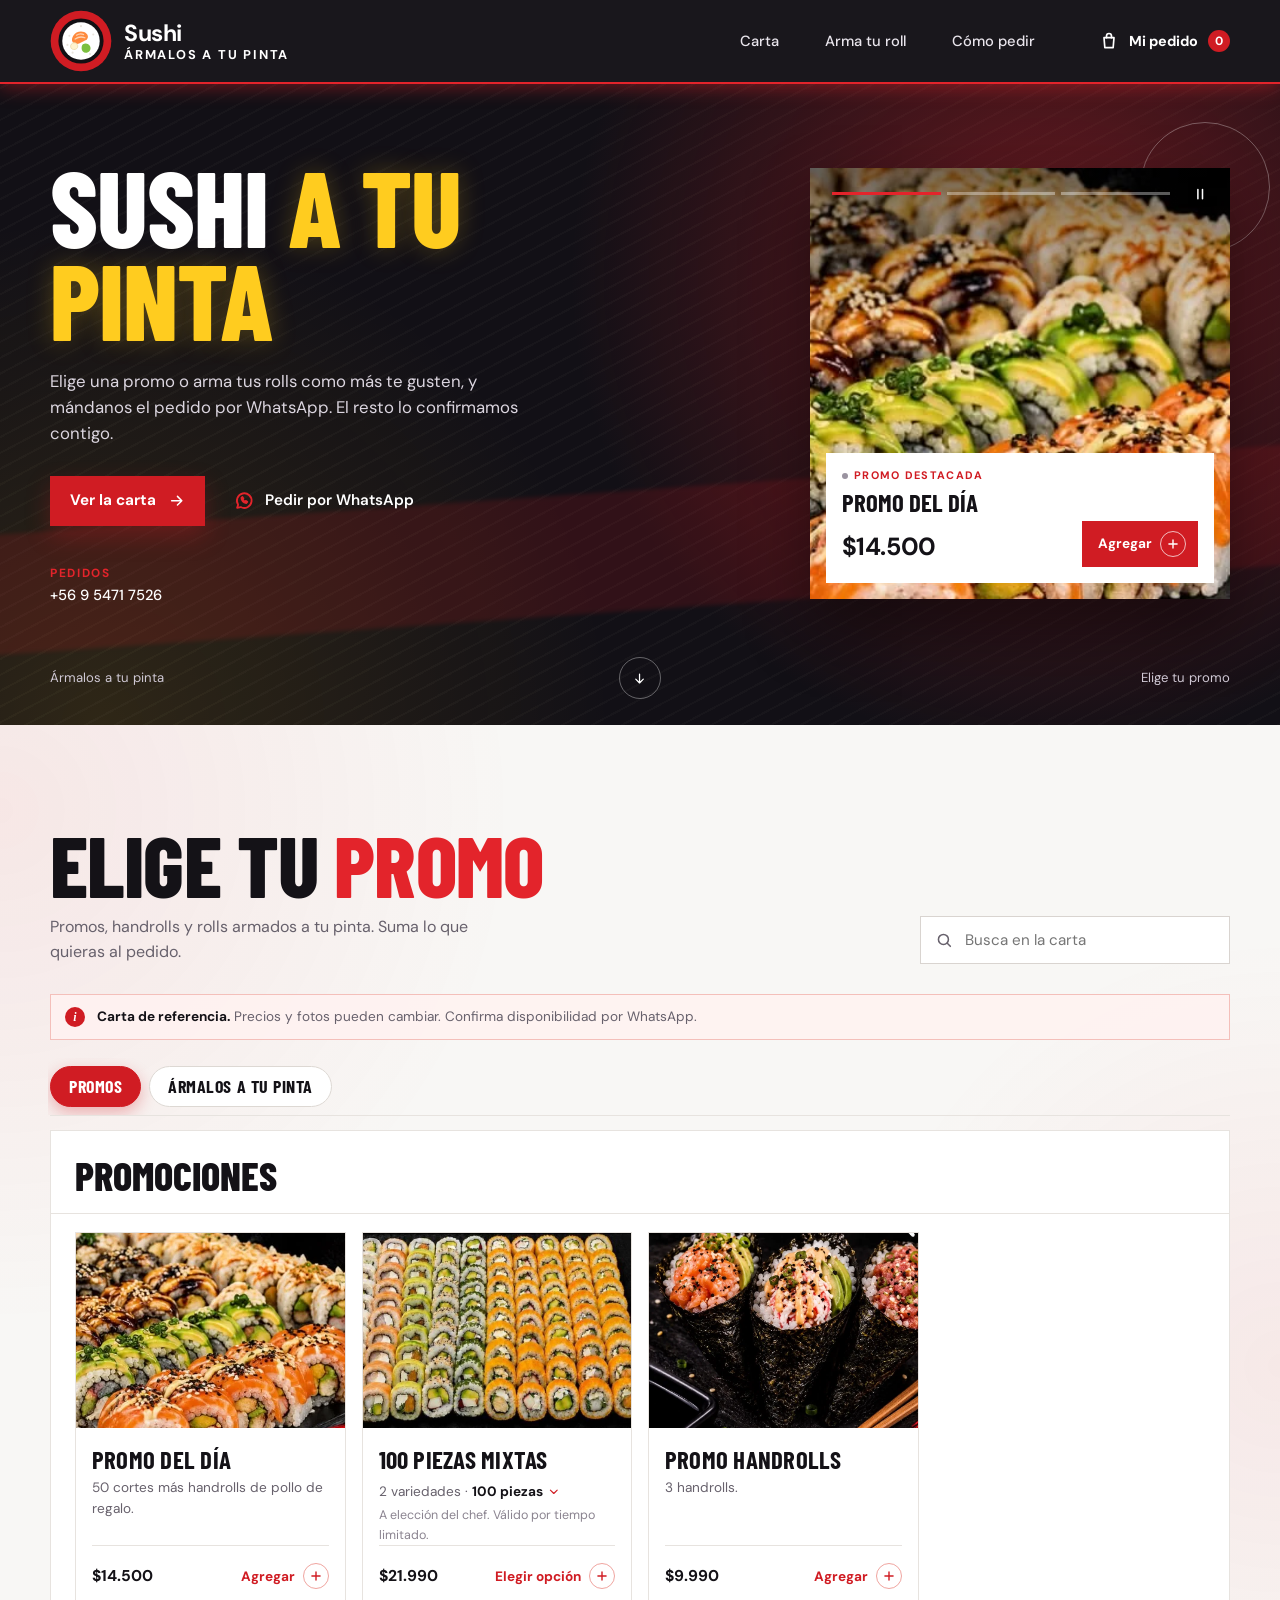
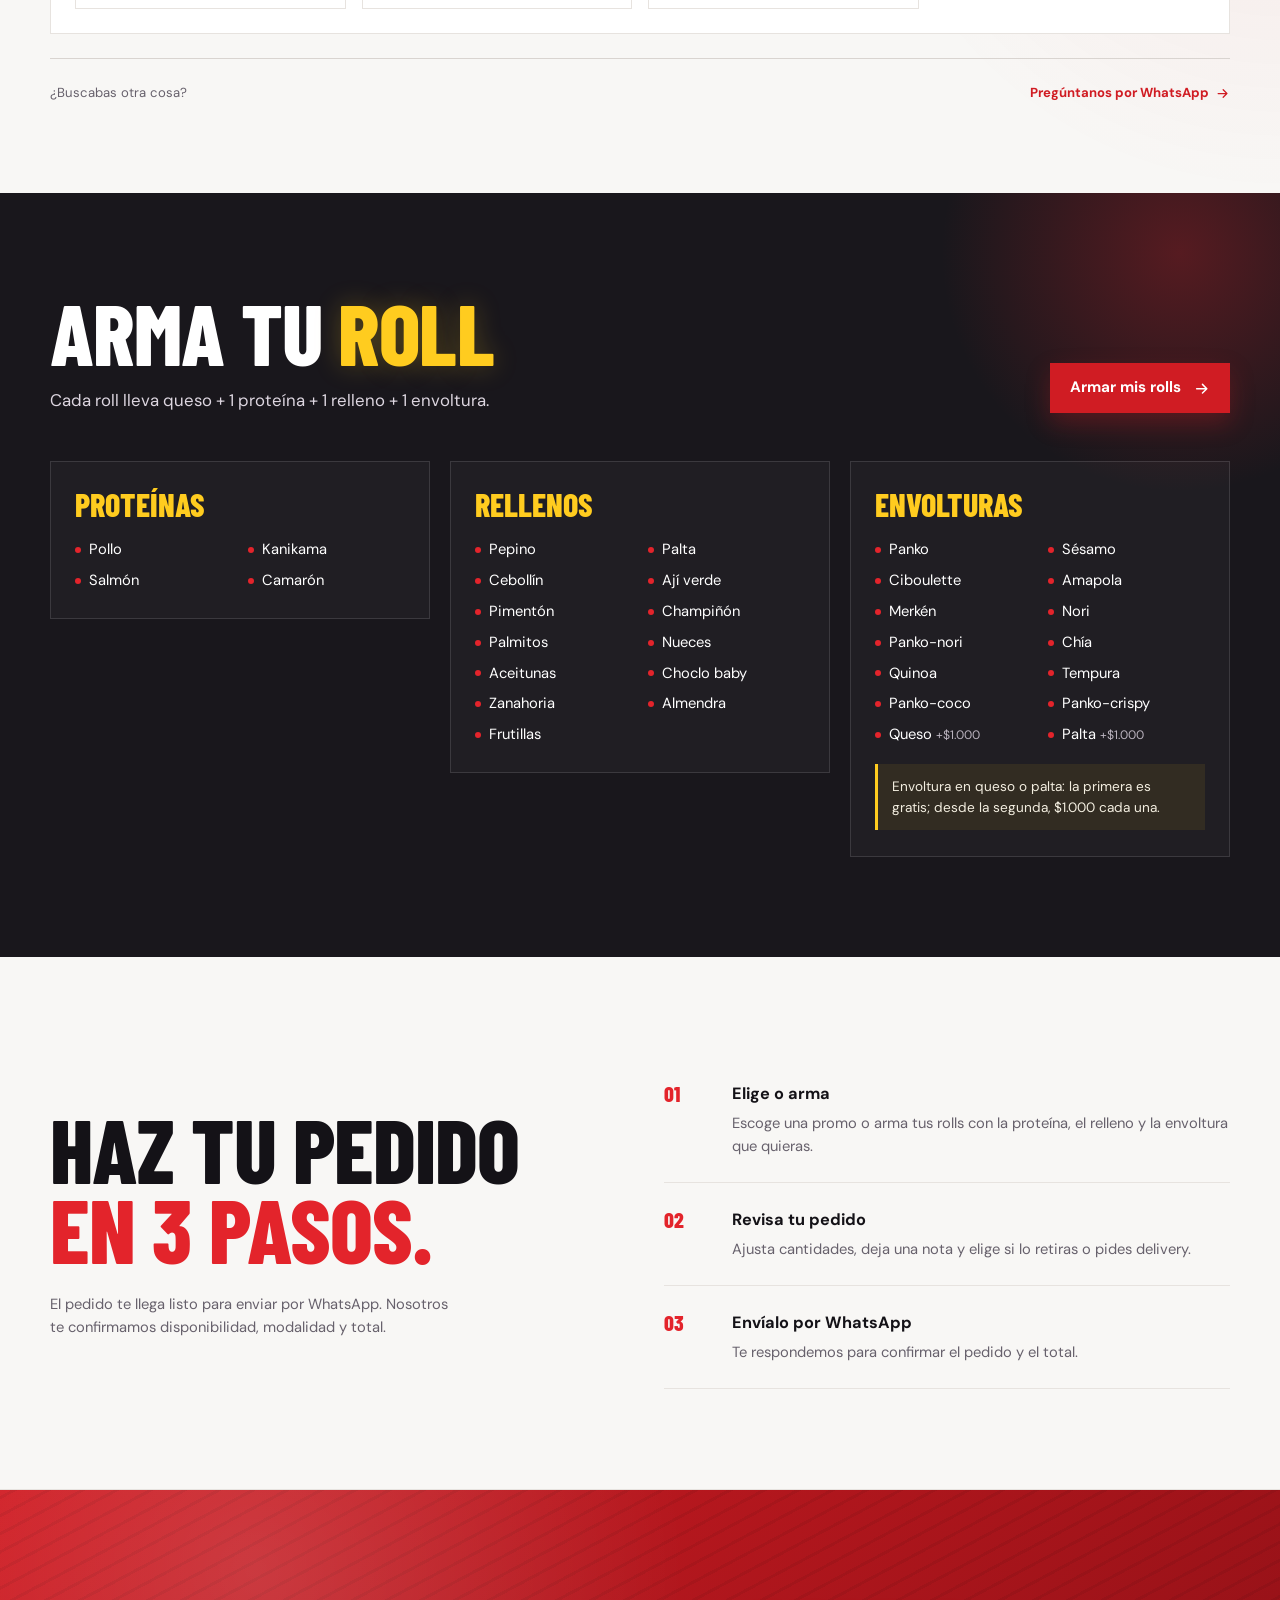
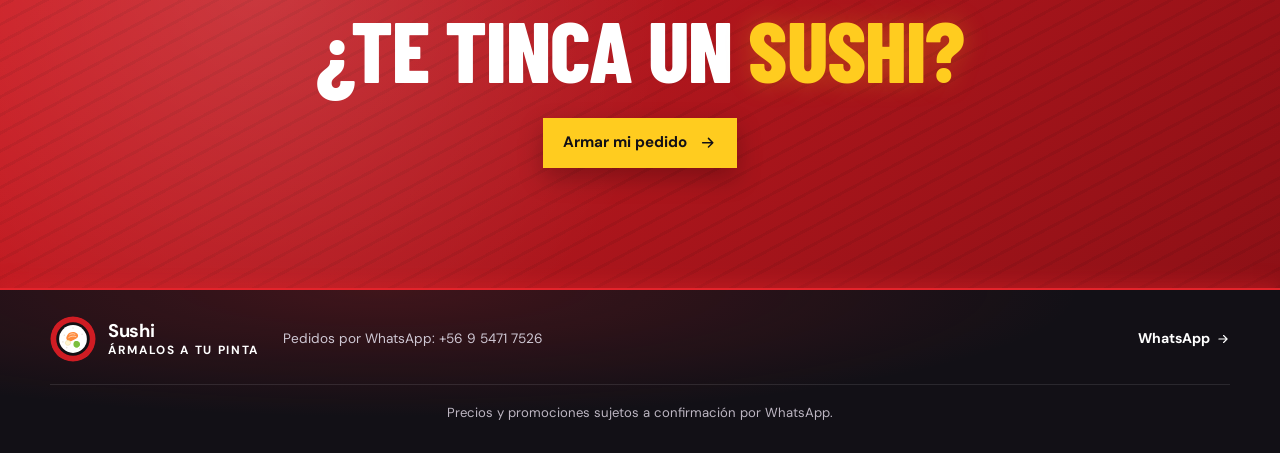
==== commit 210fb07f: "Reemplazar la carta de Mónaco por la carta propia Se quita todo lo de Mónaco (nombre, logo, fotos, d" ====
--- a/index.html
+++ b/index.html
@@ -3,24 +3,20 @@
 <head>
 <meta charset="utf-8">
 <meta name="viewport" content="width=device-width, initial-scale=1, interactive-widget=resizes-content">
-<title>Mónaco Sushi y más — Chillán</title>
-<meta name="description" content="Sushi, sándwich y antojos para compartir en Mónaco, Chillán. Mira la carta y arma tu pedido por WhatsApp.">
-<meta name="theme-color" content="#121016">
+<title>Sushi a tu pinta | Promos y pedidos por WhatsApp</title>
+<meta name="description" content="Promos de sushi, handrolls y rolls armados a tu pinta. Arma tu pedido y envíalo por WhatsApp.">
+<meta name="theme-color" content="#121014">
 <meta property="og:type" content="website">
-<meta property="og:title" content="Mónaco Sushi y más — Chillán">
-<meta property="og:description" content="Sushi, sándwich y antojos para compartir en Chillán. Mira la carta y arma tu pedido por WhatsApp.">
-<meta property="og:image" content="https://monacochillan.cl/img/compartir.png">
-<meta property="og:image:width" content="1200">
-<meta property="og:image:height" content="630">
-<meta property="og:image:alt" content="Logo de Mónaco Sushi y más">
-<link rel="icon" href="favicon.ico" sizes="any">
+<meta property="og:title" content="Sushi a tu pinta">
+<meta property="og:description" content="Promos de sushi, handrolls y rolls armados a tu pinta. Arma tu pedido y envíalo por WhatsApp.">
+<link rel="icon" href="img/logo.svg" type="image/svg+xml">
 <link rel="icon" type="image/png" sizes="192x192" href="img/icono-192.png">
-<link rel="apple-touch-icon" href="apple-touch-icon.png">
+<link rel="apple-touch-icon" href="img/icono-180.png">
 <link rel="preconnect" href="https://fonts.googleapis.com">
 <link rel="preconnect" href="https://fonts.gstatic.com" crossorigin>
 <link rel="stylesheet" href="https://fonts.googleapis.com/css2?family=Barlow+Condensed:wght@700;800&family=DM+Sans:opsz,wght@9..40,400;9..40,500;9..40,600;9..40,700&display=swap">
 <link rel="stylesheet" href="css/estilos.css">
-<!-- Productos, precios y horario: se editan en carta.js -->
+<!-- Productos, precios, horario y datos del local: se editan en carta.js -->
 <script src="carta.js" defer></script>
 <script src="js/app.js" defer></script>
 </head>
@@ -29,14 +25,15 @@
 
 <header class="cabecera">
   <div class="contenedor cabecera-fila">
-    <a class="marca" href="#inicio" aria-label="Mónaco Sushi y más, ir al inicio">
-      <img class="marca-logo" src="img/logo.webp" width="96" height="96" alt="">
-      <span class="marca-texto"><b>Mónaco</b><small>Sushi y más</small></span>
+    <a class="marca" href="#inicio" aria-label="Ir al inicio">
+      <img class="marca-logo" src="img/logo.svg" width="96" height="96" alt="">
+      <span class="marca-texto"><b data-dato="nombre">Sushi</b><small data-dato="lema">Ármalos a tu pinta</small></span>
     </a>
     <nav class="menu" aria-label="Secciones">
       <a href="#carta">Carta</a>
+      <a href="#arma">Arma tu roll</a>
       <a href="#como-pedir">Cómo pedir</a>
-      <a href="#ubicacion">Ubicación</a>
+      <a href="#ubicacion" data-si="direccion">Ubicación</a>
     </nav>
     <button class="boton-pedido" type="button" data-abrir-pedido aria-label="Mi pedido, 0 productos">
       <svg class="icono" viewBox="0 0 24 24" aria-hidden="true"><path d="M6 8h12l-1 12H7L6 8Z"/><path d="M9 8V6a3 3 0 0 1 6 0v2"/></svg>
@@ -53,27 +50,28 @@
     <div class="contenedor portada-grilla">
       <div class="portada-texto">
         <p class="estado" data-estado hidden></p>
-        <h1 class="portada-titulo">¿Un <span class="brillo">sushito?</span></h1>
-        <p class="portada-bajada">Arma tu pedido con tus favoritos y mándanoslo por WhatsApp. Lo demás lo confirmamos contigo.</p>
+        <h1 class="portada-titulo">Sushi <span class="brillo">a tu pinta</span></h1>
+        <p class="portada-bajada">Elige una promo o arma tus rolls como más te gusten, y mándanos el pedido por WhatsApp. El resto lo confirmamos contigo.</p>
         <div class="portada-acciones">
           <a class="boton" href="#carta">Ver la carta <svg class="icono" viewBox="0 0 24 24" aria-hidden="true"><path d="M5 12h14M13 6l6 6-6 6"/></svg></a>
-          <a class="enlace-wsp" data-wsp href="https://wa.me/56971431684" target="_blank" rel="noopener">
+          <a class="enlace-wsp" data-wsp href="https://wa.me/56954717526" target="_blank" rel="noopener">
             <svg class="icono" viewBox="0 0 24 24" aria-hidden="true"><path d="M4.5 19.5 5.6 16A8 8 0 1 1 8.4 18.6Z"/><path d="M9.2 8.6c.3 2.7 2.4 5 5.2 5.6l1.2-1.3-1.8-1-1 .7c-.9-.5-1.7-1.3-2.2-2.2l.7-1-1-1.8Z"/></svg>
-            Consultar por WhatsApp
+            Pedir por WhatsApp
           </a>
         </div>
         <dl class="portada-datos">
-          <div><dt>Dónde</dt><dd data-dato="direccion-ciudad">5 de Abril 1163, Chillán</dd></div>
-          <div><dt>Horario</dt><dd data-dato="horario">Lun–sáb 13:00–22:00 · Dom cerrado</dd></div>
+          <div><dt>Pedidos</dt><dd data-dato="whatsapp">+56 9 5471 7526</dd></div>
+          <div data-si="direccion" hidden><dt>Dónde</dt><dd data-dato="direccion-ciudad"></dd></div>
+          <div data-si="horario" hidden><dt>Horario</dt><dd data-dato="horario"></dd></div>
         </dl>
-        <p class="portada-nota">Estado según el horario publicado; puede variar, confirma por WhatsApp.</p>
+        <p class="portada-nota" data-si="horario" hidden>Estado según el horario publicado; puede variar, confirma por WhatsApp.</p>
       </div>
       <div class="destacados" data-destacados></div>
     </div>
     <div class="contenedor portada-pie">
-      <span>Tu próximo sushito empieza aquí</span>
+      <span>Ármalos a tu pinta</span>
       <a class="bajar" href="#carta" aria-label="Bajar a la carta"><svg class="icono" viewBox="0 0 24 24" aria-hidden="true"><path d="M12 5v14M6 13l6 6 6-6"/></svg></a>
-      <span class="portada-pie-der">Elige qué se te antoja</span>
+      <span class="portada-pie-der">Elige tu promo</span>
     </div>
   </section>
 
@@ -81,13 +79,13 @@
     <div class="contenedor">
       <div class="carta-cabeza">
         <div>
-          <h2 class="titulo-grande" id="carta-titulo">¿Qué se te <span class="rosa">antoja?</span></h2>
-          <p class="carta-bajada">Promos, handrolls, sándwiches y ceviches. Elige tus favoritos y súmalos al pedido.</p>
+          <h2 class="titulo-grande" id="carta-titulo">Elige tu <span class="acento">promo</span></h2>
+          <p class="carta-bajada">Promos, handrolls y rolls armados a tu pinta. Suma lo que quieras al pedido.</p>
         </div>
         <label class="buscador">
           <svg class="icono" viewBox="0 0 24 24" aria-hidden="true"><circle cx="11" cy="11" r="6.5"/><path d="m16 16 4 4"/></svg>
           <span class="oculto">Buscar en la carta</span>
-          <input type="search" data-buscar placeholder="Busca tu favorito" autocomplete="off" enterkeyhint="search">
+          <input type="search" data-buscar placeholder="Busca en la carta" autocomplete="off" enterkeyhint="search">
         </label>
       </div>
       <p class="aviso-carta" data-aviso-carta><span class="aviso-i" aria-hidden="true">i</span><span><b>Carta de referencia.</b> Precios y fotos pueden cambiar. Confirma disponibilidad por WhatsApp.</span></p>
@@ -102,73 +100,70 @@
       </div>
       <p class="carta-otra">
         <span>¿Buscabas otra cosa?</span>
-        <a data-wsp href="https://wa.me/56971431684" target="_blank" rel="noopener">Pregúntale a Mónaco <svg class="icono" viewBox="0 0 24 24" aria-hidden="true"><path d="M5 12h14M13 6l6 6-6 6"/></svg></a>
+        <a data-wsp href="https://wa.me/56954717526" target="_blank" rel="noopener">Pregúntanos por WhatsApp <svg class="icono" viewBox="0 0 24 24" aria-hidden="true"><path d="M5 12h14M13 6l6 6-6 6"/></svg></a>
       </p>
+    </div>
+  </section>
+
+  <section class="arma" id="arma" aria-labelledby="arma-titulo">
+    <div class="contenedor">
+      <div class="arma-cabeza">
+        <div>
+          <h2 class="titulo-grande titulo-grande--claro" id="arma-titulo">Arma tu <span class="brillo">roll</span></h2>
+          <p class="arma-bajada" data-armado-ayuda></p>
+        </div>
+        <a class="boton" href="#carta" data-armado-ir>Armar mis rolls <svg class="icono" viewBox="0 0 24 24" aria-hidden="true"><path d="M5 12h14M13 6l6 6-6 6"/></svg></a>
+      </div>
+      <div class="arma-grilla" data-armado-info></div>
     </div>
   </section>
 
   <section class="pasos" id="como-pedir" aria-labelledby="pasos-titulo">
     <div class="contenedor pasos-grilla">
       <div>
-        <h2 class="titulo-grande titulo-grande--claro" id="pasos-titulo">Arma tu pedido <span class="rosa">y mándalo.</span></h2>
-        <p class="pasos-bajada">El mensaje sale ordenado por WhatsApp. El equipo te confirma disponibilidad, modalidad y total.</p>
+        <h2 class="titulo-grande" id="pasos-titulo">Haz tu pedido <span class="acento">en 3 pasos.</span></h2>
+        <p class="pasos-bajada">El pedido te llega listo para enviar por WhatsApp. Nosotros te confirmamos disponibilidad, modalidad y total.</p>
       </div>
       <ol class="pasos-lista">
-        <li><span class="pasos-num">01</span><div><h3>Elige tus favoritos</h3><p>Filtra por categoría, revisa los precios y suma lo que se te antoja.</p></div></li>
-        <li><span class="pasos-num">02</span><div><h3>Revisa tu pedido</h3><p>Ajusta las cantidades y deja una nota si quieres consultar algo.</p></div></li>
-        <li><span class="pasos-num">03</span><div><h3>Mándalo por WhatsApp</h3><p>El equipo confirma disponibilidad y total contigo.</p></div></li>
+        <li><span class="pasos-num">01</span><div><h3>Elige o arma</h3><p>Escoge una promo o arma tus rolls con la proteína, el relleno y la envoltura que quieras.</p></div></li>
+        <li><span class="pasos-num">02</span><div><h3>Revisa tu pedido</h3><p>Ajusta cantidades, deja una nota y elige si lo retiras o pides delivery.</p></div></li>
+        <li><span class="pasos-num">03</span><div><h3>Envíalo por WhatsApp</h3><p>Te respondemos para confirmar el pedido y el total.</p></div></li>
       </ol>
     </div>
   </section>
 
-  <section class="ubicacion" id="ubicacion" aria-labelledby="ubicacion-titulo">
+  <section class="ubicacion" id="ubicacion" aria-labelledby="ubicacion-titulo" data-si="direccion" hidden>
     <div class="contenedor ubicacion-grilla">
       <div>
-        <h2 class="titulo-grande" id="ubicacion-titulo">Nos vemos <span class="rosa">en <span data-dato="ciudad">Chillán</span>.</span></h2>
+        <h2 class="titulo-grande" id="ubicacion-titulo">Aquí <span class="acento">estamos.</span></h2>
         <ul class="datos-local">
           <li>
-            <svg class="icono icono--rosa" viewBox="0 0 24 24" aria-hidden="true"><path d="M12 21s-6.5-5.6-6.5-11a6.5 6.5 0 0 1 13 0c0 5.4-6.5 11-6.5 11Z"/><circle cx="12" cy="10" r="2.3"/></svg>
-            <div><b data-dato="direccion">5 de Abril 1163</b><span><span data-dato="ciudad">Chillán</span>, <span data-dato="region">Región de Ñuble</span></span></div>
+            <svg class="icono icono--acento" viewBox="0 0 24 24" aria-hidden="true"><path d="M12 21s-6.5-5.6-6.5-11a6.5 6.5 0 0 1 13 0c0 5.4-6.5 11-6.5 11Z"/><circle cx="12" cy="10" r="2.3"/></svg>
+            <div><b data-dato="direccion"></b><span><span data-dato="ciudad"></span><span data-si="region">, <span data-dato="region"></span></span></span></div>
           </li>
-          <li>
-            <svg class="icono icono--rosa icono--circulo" viewBox="0 0 24 24" aria-hidden="true"><circle cx="12" cy="12" r="7.5"/><path d="M12 8v4l2.5 2"/></svg>
-            <div data-horario-largo><b>Lunes a sábado</b><span>13:00 – 22:00</span><b>Domingo</b><span>Cerrado</span></div>
+          <li data-si="horario">
+            <svg class="icono icono--acento icono--circulo" viewBox="0 0 24 24" aria-hidden="true"><circle cx="12" cy="12" r="7.5"/><path d="M12 8v4l2.5 2"/></svg>
+            <div data-horario-largo></div>
           </li>
         </ul>
-        <p class="nota-chica">Horario publicado en Instagram; confirma antes de venir.</p>
-        <a class="boton boton--oscuro" data-mapa href="https://www.google.com/maps/search/?api=1&amp;query=M%C3%B3naco+Sushi%2C+5+de+Abril+1163%2C+Chill%C3%A1n%2C+Chile" target="_blank" rel="noopener">Abrir en Google Maps <svg class="icono" viewBox="0 0 24 24" aria-hidden="true"><path d="M5 12h14M13 6l6 6-6 6"/></svg></a>
+        <p class="nota-chica" data-si="horario">Confirma el horario por WhatsApp antes de venir.</p>
+        <a class="boton boton--oscuro" data-mapa data-si="mapa" href="#" target="_blank" rel="noopener">Abrir en Google Maps <svg class="icono" viewBox="0 0 24 24" aria-hidden="true"><path d="M5 12h14M13 6l6 6-6 6"/></svg></a>
       </div>
       <figure class="mapa">
-        <iframe data-mapa-embed title="Mapa de Mónaco en Chillán" loading="lazy" referrerpolicy="no-referrer-when-downgrade" src="https://www.google.com/maps?q=M%C3%B3naco%20Chillan%2C%205%20de%20Abril%201163%2C%20Chill%C3%A1n%2C%20Chile&amp;output=embed"></iframe>
+        <iframe data-mapa-embed title="Mapa del local" loading="lazy" referrerpolicy="no-referrer-when-downgrade"></iframe>
         <figcaption>
-          <svg class="icono icono--rosa" viewBox="0 0 24 24" aria-hidden="true"><path d="M12 21s-6.5-5.6-6.5-11a6.5 6.5 0 0 1 13 0c0 5.4-6.5 11-6.5 11Z"/><circle cx="12" cy="10" r="2.3"/></svg>
-          <span><b>Mónaco Sushi y más</b><small><span data-dato="direccion">5 de Abril 1163</span> · <span data-dato="ciudad">Chillán</span></small></span>
+          <svg class="icono icono--acento" viewBox="0 0 24 24" aria-hidden="true"><path d="M12 21s-6.5-5.6-6.5-11a6.5 6.5 0 0 1 13 0c0 5.4-6.5 11-6.5 11Z"/><circle cx="12" cy="10" r="2.3"/></svg>
+          <span><b data-dato="nombre">Sushi</b><small data-dato="direccion-ciudad"></small></span>
         </figcaption>
       </figure>
-    </div>
-  </section>
-
-  <section class="visitanos" aria-labelledby="visitanos-titulo">
-    <div class="contenedor visitanos-grilla">
-      <img class="visitanos-foto" src="img/local-de-noche.webp" width="726" height="864" loading="lazy" alt="Fachada de Mónaco de noche, con el letrero y las luces fucsia encendidas">
-      <div>
-        <p class="antetitulo">Visítanos</p>
-        <h2 class="titulo-medio" id="visitanos-titulo">Sácate una foto con nosotros y etiquétanos</h2>
-        <p>El local brilla en fucsia de punta a punta. Ven por tu sushito, tómate una foto y súbela a Instagram: nos encanta verte por aquí.</p>
-        <p class="visitanos-dir">
-          <svg class="icono icono--rosa" viewBox="0 0 24 24" aria-hidden="true"><path d="M12 21s-6.5-5.6-6.5-11a6.5 6.5 0 0 1 13 0c0 5.4-6.5 11-6.5 11Z"/><circle cx="12" cy="10" r="2.3"/></svg>
-          <b data-dato="direccion-ciudad">5 de Abril 1163, Chillán</b>
-        </p>
-        <a class="boton boton--oscuro" data-instagram href="https://www.instagram.com/monaco_chillan/" target="_blank" rel="noopener">Etiquétanos <span data-dato="instagram">@monaco_chillan</span> <svg class="icono" viewBox="0 0 24 24" aria-hidden="true"><path d="M5 12h14M13 6l6 6-6 6"/></svg></a>
-      </div>
     </div>
   </section>
 
   <section class="antojo" aria-labelledby="antojo-titulo">
     <div class="antojo-fondo" aria-hidden="true"></div>
     <div class="contenedor antojo-centro">
-      <h2 class="titulo-grande titulo-grande--claro" id="antojo-titulo">¿Ya se te <span class="brillo">antojó?</span></h2>
-      <a class="boton" href="#carta">Armar mi pedido <svg class="icono" viewBox="0 0 24 24" aria-hidden="true"><path d="M5 12h14M13 6l6 6-6 6"/></svg></a>
+      <h2 class="titulo-grande titulo-grande--claro" id="antojo-titulo">¿Te tinca un <span class="brillo">sushi?</span></h2>
+      <a class="boton boton--claro" href="#carta">Armar mi pedido <svg class="icono" viewBox="0 0 24 24" aria-hidden="true"><path d="M5 12h14M13 6l6 6-6 6"/></svg></a>
     </div>
   </section>
 
@@ -178,16 +173,16 @@
   <div class="contenedor">
     <div class="pie-fila">
       <div class="pie-marca">
-        <img class="marca-logo" src="img/logo.webp" width="96" height="96" alt="">
-        <span class="marca-texto"><b>Mónaco</b><small>Sushi y más</small></span>
-        <span class="pie-lema">Tu próximo sushito te está esperando.</span>
+        <img class="marca-logo" src="img/logo.svg" width="96" height="96" alt="">
+        <span class="marca-texto"><b data-dato="nombre">Sushi</b><small data-dato="lema">Ármalos a tu pinta</small></span>
+        <span class="pie-lema">Pedidos por WhatsApp: <span data-dato="whatsapp">+56 9 5471 7526</span></span>
       </div>
       <nav class="pie-enlaces" aria-label="Redes">
-        <a data-instagram href="https://www.instagram.com/monaco_chillan/" target="_blank" rel="noopener">Instagram <svg class="icono" viewBox="0 0 24 24" aria-hidden="true"><path d="M5 12h14M13 6l6 6-6 6"/></svg></a>
-        <a data-wsp href="https://wa.me/56971431684" target="_blank" rel="noopener">WhatsApp <svg class="icono" viewBox="0 0 24 24" aria-hidden="true"><path d="M5 12h14M13 6l6 6-6 6"/></svg></a>
+        <a data-instagram data-si="instagram" hidden href="#" target="_blank" rel="noopener">Instagram <svg class="icono" viewBox="0 0 24 24" aria-hidden="true"><path d="M5 12h14M13 6l6 6-6 6"/></svg></a>
+        <a data-wsp href="https://wa.me/56954717526" target="_blank" rel="noopener">WhatsApp <svg class="icono" viewBox="0 0 24 24" aria-hidden="true"><path d="M5 12h14M13 6l6 6-6 6"/></svg></a>
       </nav>
     </div>
-    <p class="pie-nota">Precios y horario sujetos a confirmación por WhatsApp.</p>
+    <p class="pie-nota">Precios y promociones sujetos a confirmación por WhatsApp.</p>
   </div>
 </footer>
 
@@ -207,7 +202,7 @@
     <div class="ficha-cuerpo" data-ficha-cuerpo></div>
     <div class="ficha-pie">
       <button class="boton boton--grande" type="button" data-confirmar></button>
-      <p class="nota-chica">Precio referencial. Confirma disponibilidad y detalles con <span data-dato="nombre">Mónaco</span>.</p>
+      <p class="nota-chica">Precio referencial. Te confirmamos disponibilidad y detalles por WhatsApp.</p>
     </div>
   </div>
 </dialog>
--- a/css/estilos.css
+++ b/css/estilos.css
@@ -1,4 +1,4 @@
-/* Mónaco Sushi y más: estilos de la página */
+/* Estilos de la página */
 
 :root {
   --tinta: #121016;
@@ -10,12 +10,13 @@
   --texto: #141217;
   --suave: #67616c;
   --claro: #bdb7c1;
-  --fucsia: #ec168c;
-  --fucsia-claro: #ff7cc2;
-  --magenta: #b30b62;
-  --magenta-oscuro: #8f0950;
-  --rosa-fondo: #fff4f9;
-  --rosa-borde: #f3bcd9;
+  --acento: #e3242b;
+  --acento-claro: #ff6a5c;
+  --principal: #d01c23;
+  --principal-oscuro: #a3141a;
+  --acento-fondo: #fff3f1;
+  --acento-borde: #f4bfba;
+  --amarillo: #ffcc1f;
   --verde: #3ccf72;
   --error: #b3261e;
   --titulo: "Barlow Condensed", "Arial Narrow", "Roboto Condensed", sans-serif;
@@ -42,7 +43,7 @@
 button { cursor: pointer; }
 h1, h2, h3, h4, p, ul, ol, dl, dd, figure { margin: 0; }
 ul, ol { padding: 0; list-style: none; }
-:focus-visible { outline: 3px solid var(--fucsia); outline-offset: 2px; }
+:focus-visible { outline: 3px solid var(--acento); outline-offset: 2px; }
 @media (prefers-reduced-motion: reduce) {
   html { scroll-behavior: auto; }
   *, *::before, *::after { animation-duration: .01ms !important; transition-duration: .01ms !important; }
@@ -54,13 +55,9 @@
 .saltar:focus { top: 12px; }
 
 .icono { width: 1.15em; height: 1.15em; flex: none; fill: none; stroke: currentColor; stroke-width: 2; stroke-linecap: round; stroke-linejoin: round; }
-.icono--rosa { color: var(--fucsia); }
-.rosa { color: var(--fucsia); }
-.brillo {
-  background: linear-gradient(90deg, #ffd1ea 0%, #ff7cc2 45%, var(--fucsia) 100%);
-  -webkit-background-clip: text; background-clip: text; color: transparent;
-  filter: drop-shadow(0 0 18px rgba(236, 22, 140, .45));
-}
+.icono--acento { color: var(--acento); }
+.acento { color: var(--acento); }
+.brillo { color: var(--amarillo); text-shadow: 0 0 26px rgba(255, 204, 31, .25); }
 
 /* ---------- títulos y botones ---------- */
 .titulo-grande {
@@ -68,24 +65,25 @@
   text-transform: uppercase; letter-spacing: -.01em;
 }
 .titulo-grande--claro { color: var(--blanco); }
-.titulo-grande .rosa { display: inline; }
+.titulo-grande .acento { display: inline; }
 .titulo-medio { font: 800 clamp(2.2rem, 4.6vw, 3.4rem)/.98 var(--titulo); text-transform: uppercase; }
-.antetitulo { font-weight: 700; font-size: .8rem; letter-spacing: .12em; text-transform: uppercase; color: var(--magenta); margin-bottom: 8px; }
 .nota-chica { font-size: .8rem; color: var(--suave); }
 
 .boton {
   display: inline-flex; align-items: center; justify-content: center; gap: 12px;
   min-height: 50px; padding: 12px 20px;
-  background: var(--magenta); color: var(--blanco);
+  background: var(--principal); color: var(--blanco);
   border: 0; border-radius: 0; text-decoration: none;
   font-weight: 700; font-size: .95rem;
-  box-shadow: 0 10px 24px rgba(179, 11, 98, .28);
+  box-shadow: 0 10px 24px rgba(208, 28, 35, .28);
   transition: background .2s, transform .2s;
 }
-.boton:hover { background: var(--magenta-oscuro); }
+.boton:hover { background: var(--principal-oscuro); }
 .boton:active { transform: translateY(1px); }
 .boton--oscuro { background: var(--tinta-2); box-shadow: 0 10px 24px rgba(18, 16, 22, .2); }
 .boton--oscuro:hover { background: #000; }
+.boton--claro { background: var(--amarillo); color: var(--tinta); box-shadow: 0 10px 24px rgba(0, 0, 0, .25); }
+.boton--claro:hover { background: #ffd84d; }
 .boton--grande { width: 100%; min-height: 56px; font-size: 1rem; }
 .boton[aria-disabled="true"] { background: #d9d5dc; color: #6f6875; box-shadow: none; }
 
@@ -94,8 +92,8 @@
   position: sticky; top: 0; z-index: 30;
   background: var(--tinta-2);
   color: var(--blanco);
-  border-bottom: 2px solid var(--fucsia);
-  box-shadow: 0 3px 18px rgba(236, 22, 140, .45);
+  border-bottom: 2px solid var(--acento);
+  box-shadow: 0 3px 18px rgba(227, 36, 43, .45);
 }
 .cabecera-fila { display: flex; align-items: center; gap: 24px; height: calc(var(--alto-cabecera) - 2px); }
 .marca { display: flex; align-items: center; gap: 12px; text-decoration: none; margin-right: auto; }
@@ -105,7 +103,7 @@
 .marca-texto small { font-size: .8rem; font-weight: 700; letter-spacing: .14em; text-transform: uppercase; margin-top: 3px; }
 .menu { display: flex; gap: 46px; margin-right: 40px; }
 .menu a { text-decoration: none; font-size: .92rem; font-weight: 500; color: #e9e5ec; }
-.menu a:hover { color: var(--fucsia-claro); }
+.menu a:hover { color: var(--acento-claro); }
 .boton-pedido {
   display: inline-flex; align-items: center; gap: 10px;
   background: none; border: 0; color: var(--blanco); font-weight: 700; font-size: .9rem; padding: 8px 0;
@@ -113,7 +111,7 @@
 .boton-pedido .icono { width: 20px; height: 20px; }
 .contador {
   display: inline-grid; place-items: center; min-width: 22px; height: 22px; padding: 0 6px;
-  border-radius: 999px; background: var(--magenta); color: var(--blanco); font-size: .75rem; font-weight: 700;
+  border-radius: 999px; background: var(--principal); color: var(--blanco); font-size: .75rem; font-weight: 700;
 }
 .contador.salta { animation: salto .45s ease; }
 @keyframes salto { 40% { transform: scale(1.35); } }
@@ -123,12 +121,14 @@
 .portada-fondo {
   position: absolute; inset: 0;
   background:
-    linear-gradient(90deg, rgba(18, 16, 22, .97) 0%, rgba(18, 16, 22, .86) 34%, rgba(18, 16, 22, .2) 70%, rgba(18, 16, 22, .05) 100%),
-    url("../img/mural.webp") center / cover no-repeat;
+    radial-gradient(circle at 82% 30%, rgba(227, 36, 43, .42), transparent 42%),
+    radial-gradient(circle at 8% 100%, rgba(255, 204, 31, .12), transparent 38%),
+    repeating-linear-gradient(-28deg, rgba(255, 255, 255, .025) 0 2px, transparent 2px 14px),
+    var(--tinta);
 }
 .portada-fondo::after {
-  content: ""; position: absolute; inset: 0;
-  background: radial-gradient(circle at 85% 25%, rgba(236, 22, 140, .35), transparent 45%), linear-gradient(180deg, transparent 70%, rgba(18, 16, 22, .55));
+  content: ""; position: absolute; left: -5%; right: -5%; bottom: 18%; height: 120px;
+  background: var(--principal); transform: rotate(-4deg); opacity: .16; filter: blur(2px);
 }
 .portada-grilla {
   position: relative; display: grid; grid-template-columns: 1.15fr .85fr; gap: 48px; align-items: center;
@@ -136,11 +136,11 @@
 }
 .estado {
   display: inline-flex; align-items: center; gap: 10px; margin-bottom: 26px;
-  padding: 9px 12px 9px 16px; border: 1px solid rgba(236, 22, 140, .55); border-radius: 999px;
+  padding: 9px 12px 9px 16px; border: 1px solid rgba(227, 36, 43, .55); border-radius: 999px;
   background: rgba(18, 16, 22, .55); font-size: .88rem;
 }
 .estado b { font-weight: 700; }
-.estado .estado-punto { width: 8px; height: 8px; border-radius: 50%; background: var(--fucsia); box-shadow: 0 0 0 4px rgba(236, 22, 140, .2); }
+.estado .estado-punto { width: 8px; height: 8px; border-radius: 50%; background: var(--acento); box-shadow: 0 0 0 4px rgba(227, 36, 43, .2); }
 .estado.abierto .estado-punto { background: var(--verde); box-shadow: 0 0 0 4px rgba(60, 207, 114, .2); }
 .estado .estado-mas { color: #cfc8d4; }
 .estado button { background: none; border: 0; color: #a69fab; padding: 0 2px; line-height: 1; font-size: 1.05rem; }
@@ -150,10 +150,10 @@
 .portada-bajada { max-width: 470px; margin-top: 22px; color: #dcd6e0; font-size: 1.05rem; }
 .portada-acciones { display: flex; flex-wrap: wrap; align-items: center; gap: 14px 28px; margin-top: 30px; }
 .enlace-wsp { display: inline-flex; align-items: center; gap: 10px; font-weight: 600; font-size: .95rem; text-decoration: none; }
-.enlace-wsp .icono { color: var(--fucsia); width: 22px; height: 22px; }
-.enlace-wsp:hover { color: var(--fucsia-claro); }
+.enlace-wsp .icono { color: var(--acento); width: 22px; height: 22px; }
+.enlace-wsp:hover { color: var(--acento-claro); }
 .portada-datos { display: flex; flex-wrap: wrap; gap: 14px 40px; margin: 38px 0 0; }
-.portada-datos dt { font-size: .74rem; font-weight: 700; letter-spacing: .14em; text-transform: uppercase; color: var(--fucsia); }
+.portada-datos dt { font-size: .74rem; font-weight: 700; letter-spacing: .14em; text-transform: uppercase; color: var(--acento); }
 .portada-datos dd { font-size: .92rem; font-weight: 500; margin-top: 2px; }
 .portada-nota { margin-top: 14px; font-size: .78rem; color: #9d96a3; }
 .portada-pie {
@@ -162,7 +162,7 @@
 }
 .portada-pie-der { text-align: right; }
 .bajar { display: grid; place-items: center; width: 42px; height: 42px; border-radius: 50%; border: 1px solid rgba(255, 255, 255, .35); color: var(--blanco); }
-.bajar:hover { border-color: var(--fucsia); }
+.bajar:hover { border-color: var(--acento); }
 
 /* promos destacadas */
 .destacados { position: relative; justify-self: end; width: min(100%, 420px); }
@@ -178,11 +178,11 @@
   position: absolute; z-index: 1; left: 22px; top: 50px; font: 800 2.05rem/.95 var(--titulo); text-transform: uppercase;
   text-shadow: 0 2px 14px rgba(0, 0, 0, .5);
 }
-.destacado-frase span { display: block; color: var(--fucsia); }
+.destacado-frase span { display: block; color: var(--acento); }
 .destacado-barras { position: absolute; z-index: 2; top: 18px; left: 22px; right: 60px; display: flex; gap: 6px; }
 .destacado-barras button { flex: 1; height: 14px; padding: 5px 0; background: none; border: 0; }
 .destacado-barras span { display: block; height: 3px; background: rgba(255, 255, 255, .35); overflow: hidden; }
-.destacado-barras i { display: block; height: 100%; width: 0; background: var(--fucsia); }
+.destacado-barras i { display: block; height: 100%; width: 0; background: var(--acento); }
 .destacado-barras .hecha i { width: 100%; }
 .destacado-barras .activa i { animation: llenar var(--duracion, 6s) linear forwards; }
 .destacados.pausado .destacado-barras .activa i { animation-play-state: paused; }
@@ -196,19 +196,19 @@
   background: var(--blanco); color: var(--texto); padding: 14px 16px 16px;
   display: grid; grid-template-columns: 1fr auto; align-items: end; gap: 6px 12px;
 }
-.destacado-etiqueta { grid-column: 1 / -1; display: flex; align-items: center; gap: 6px; font-size: .68rem; font-weight: 700; letter-spacing: .12em; text-transform: uppercase; color: var(--magenta); }
+.destacado-etiqueta { grid-column: 1 / -1; display: flex; align-items: center; gap: 6px; font-size: .68rem; font-weight: 700; letter-spacing: .12em; text-transform: uppercase; color: var(--principal); }
 .destacado-etiqueta::before { content: ""; width: 6px; height: 6px; border-radius: 50%; background: #9a93a0; }
 .destacado-nombre { grid-column: 1 / -1; font: 700 1.55rem/1 var(--titulo); text-transform: uppercase; }
 .destacado-precio { font-weight: 700; font-size: 1.55rem; letter-spacing: -.02em; }
-.destacado-panel .agregar { background: var(--magenta); color: var(--blanco); padding: 10px 12px 10px 16px; min-height: 44px; }
+.destacado-panel .agregar { background: var(--principal); color: var(--blanco); padding: 10px 12px 10px 16px; min-height: 44px; }
 .destacado-panel .agregar .mas { border-color: rgba(255, 255, 255, .7); color: var(--blanco); }
 
 /* ---------- carta ---------- */
 .carta {
   position: relative; padding: 100px 0 90px;
   background:
-    radial-gradient(circle at 0% 8%, rgba(236, 22, 140, .08), transparent 32%),
-    radial-gradient(circle at 100% 60%, rgba(236, 22, 140, .07), transparent 30%),
+    radial-gradient(circle at 0% 8%, rgba(227, 36, 43, .08), transparent 32%),
+    radial-gradient(circle at 100% 60%, rgba(227, 36, 43, .07), transparent 30%),
     var(--papel);
 }
 .carta-cabeza { display: flex; align-items: flex-end; justify-content: space-between; gap: 24px 40px; flex-wrap: wrap; }
@@ -217,16 +217,16 @@
   display: flex; align-items: center; gap: 10px; width: min(100%, 310px); height: 48px; padding: 0 14px;
   background: var(--blanco); border: 1px solid #d9d4d0; color: var(--suave);
 }
-.buscador:focus-within { border-color: var(--fucsia); }
+.buscador:focus-within { border-color: var(--acento); }
 .buscador input { flex: 1; min-width: 0; border: 0; outline: 0; background: none; font-size: .95rem; color: var(--texto); }
 .aviso-carta {
   display: flex; align-items: center; gap: 12px; margin-top: 30px; padding: 11px 14px;
-  border: 1px solid var(--rosa-borde); background: rgba(255, 244, 249, .8); font-size: .85rem; color: var(--suave);
+  border: 1px solid var(--acento-borde); background: rgba(255, 243, 241, .85); font-size: .85rem; color: var(--suave);
 }
 .aviso-carta b { color: var(--texto); }
 .aviso-i {
   flex: none; display: grid; place-items: center; width: 20px; height: 20px; border-radius: 50%;
-  background: var(--magenta); color: var(--blanco); font: italic 700 .75rem/1 Georgia, serif;
+  background: var(--principal); color: var(--blanco); font: italic 700 .75rem/1 Georgia, serif;
 }
 .secciones {
   position: sticky; top: var(--alto-cabecera); z-index: 20; margin-top: 18px;
@@ -239,12 +239,12 @@
   flex: none; border: 1px solid #ddd8d3; background: var(--blanco); border-radius: 999px; white-space: nowrap;
   transition: background .2s, border-color .2s, color .2s;
 }
-.pildora:hover { border-color: var(--fucsia); }
+.pildora:hover { border-color: var(--acento); }
 .pildoras--grandes .pildora { font: 700 1.12rem/1 var(--titulo); text-transform: uppercase; letter-spacing: .03em; padding: 11px 18px; }
-.pildoras--grandes .pildora[aria-pressed="true"] { background: var(--magenta); border-color: var(--magenta); color: var(--blanco); box-shadow: 0 6px 16px rgba(179, 11, 98, .3); }
+.pildoras--grandes .pildora[aria-pressed="true"] { background: var(--principal); border-color: var(--principal); color: var(--blanco); box-shadow: 0 6px 16px rgba(208, 28, 35, .3); }
 .pildoras--chicas { padding-top: 2px; padding-bottom: 14px; }
 .pildoras--chicas .pildora { font-size: .8rem; font-weight: 500; padding: 9px 15px; color: #4d4752; }
-.pildoras--chicas .pildora[aria-pressed="true"] { border-color: var(--fucsia); background: var(--rosa-fondo); color: var(--magenta); box-shadow: 0 0 0 2px rgba(236, 22, 140, .15); }
+.pildoras--chicas .pildora[aria-pressed="true"] { border-color: var(--acento); background: var(--acento-fondo); color: var(--principal); box-shadow: 0 0 0 2px rgba(227, 36, 43, .15); }
 .carta-lista { display: grid; gap: 18px; min-height: 300px; border-top: 1px solid var(--linea); padding-top: 14px; margin-top: 0; }
 .sin-js { color: var(--suave); padding: 30px 0; }
 
@@ -253,7 +253,7 @@
 .bloque-cab h3 { font: 800 2.5rem/1 var(--titulo); text-transform: uppercase; }
 .bloque-cab p { margin-top: 6px; font-size: .85rem; color: var(--suave); }
 .bloque-vacio { padding: 26px 24px; color: var(--suave); }
-.bloque-vacio a { color: var(--magenta); font-weight: 700; }
+.bloque-vacio a { color: var(--principal); font-weight: 700; }
 
 /* filas */
 .filas { display: grid; grid-template-columns: 1fr 1fr; gap: 0 24px; padding: 0 12px; }
@@ -261,7 +261,7 @@
   display: grid; grid-template-columns: 1fr auto; gap: 4px 16px; padding: 16px 12px 14px;
   border-bottom: 1px solid var(--linea);
 }
-.fila.abierta { background: #fdf3f8; }
+.fila.abierta { background: #fff5f3; }
 .fila-nombre { font: 700 1.3rem/1.1 var(--titulo); text-transform: uppercase; letter-spacing: .01em; }
 .fila-detalle { font-size: .85rem; color: var(--suave); margin-top: 4px; }
 .fila-incluye { font-size: .78rem; color: #8b8490; margin-top: 2px; }
@@ -274,22 +274,22 @@
   background: none; border: 0; font-size: .85rem; color: var(--suave);
 }
 .variedades b { color: var(--texto); }
-.variedades .icono { color: var(--magenta); width: 1em; height: 1em; transition: transform .2s; }
+.variedades .icono { color: var(--principal); width: 1em; height: 1em; transition: transform .2s; }
 .variedades[aria-expanded="true"] .icono { transform: rotate(180deg); }
 .variedades-lista { margin-top: 10px; display: grid; gap: 4px; font-size: .86rem; color: #47414c; }
 .variedades-lista li { position: relative; padding-left: 13px; }
-.variedades-lista li::before { content: ""; position: absolute; left: 0; top: .62em; width: 5px; height: 5px; border-radius: 50%; background: var(--fucsia); }
+.variedades-lista li::before { content: ""; position: absolute; left: 0; top: .62em; width: 5px; height: 5px; border-radius: 50%; background: var(--acento); }
 
 .agregar {
   display: inline-flex; align-items: center; gap: 8px; min-height: 36px; padding: 4px 0;
-  border: 0; background: none; color: var(--magenta); font-weight: 700; font-size: .85rem;
+  border: 0; background: none; color: var(--principal); font-weight: 700; font-size: .85rem;
 }
 .agregar .mas {
   display: grid; place-items: center; width: 26px; height: 26px; border-radius: 50%;
-  border: 1.5px solid #e8a3c7; color: var(--magenta); transition: background .2s, color .2s, box-shadow .2s;
+  border: 1.5px solid #f0a5a0; color: var(--principal); transition: background .2s, color .2s, box-shadow .2s;
 }
 .agregar .mas .icono { width: 14px; height: 14px; stroke-width: 2.4; }
-.agregar:hover .mas { background: var(--magenta); border-color: var(--magenta); color: var(--blanco); box-shadow: 0 0 0 4px rgba(236, 22, 140, .2); }
+.agregar:hover .mas { background: var(--principal); border-color: var(--principal); color: var(--blanco); box-shadow: 0 0 0 4px rgba(227, 36, 43, .2); }
 .estado-pill {
   display: inline-block; padding: 6px 12px; border-radius: 999px; background: #efedeb;
   font-size: .7rem; font-weight: 700; letter-spacing: .08em; text-transform: uppercase; color: #67616c;
@@ -309,23 +309,38 @@
 .tarjeta-pie { margin-top: auto; display: flex; align-items: center; justify-content: space-between; gap: 10px; padding-top: 12px; border-top: 1px solid var(--linea); }
 
 .carta-otra { display: flex; justify-content: space-between; gap: 12px; flex-wrap: wrap; margin-top: 24px; padding-top: 24px; border-top: 1px solid #d9d4d0; font-size: .82rem; color: var(--suave); }
-.carta-otra a { display: inline-flex; align-items: center; gap: 6px; color: var(--magenta); font-weight: 700; text-decoration: none; }
+.carta-otra a { display: inline-flex; align-items: center; gap: 6px; color: var(--principal); font-weight: 700; text-decoration: none; }
 
 /* ---------- cómo pedir ---------- */
-.pasos { background: var(--tinta-2); color: var(--blanco); padding: 110px 0; }
+.pasos { padding: 100px 0; border-bottom: 1px solid var(--linea); }
 .pasos-grilla { display: grid; grid-template-columns: 1fr 1fr; gap: 48px; align-items: center; }
 .pasos .titulo-grande { font-size: clamp(3.2rem, 8vw, 5.6rem); }
-.pasos .titulo-grande .rosa { display: block; }
-.pasos-bajada { max-width: 400px; margin-top: 24px; color: #cfc8d4; font-size: .92rem; }
-.pasos-lista li { display: grid; grid-template-columns: 68px 1fr; padding: 24px 0; border-bottom: 1px solid rgba(255, 255, 255, .14); }
-.pasos-num { font: 800 1.35rem/1.2 var(--titulo); color: var(--fucsia); }
+.pasos .titulo-grande .acento { display: block; }
+.pasos-bajada { max-width: 400px; margin-top: 24px; color: var(--suave); font-size: .92rem; }
+.pasos-lista li { display: grid; grid-template-columns: 68px 1fr; padding: 24px 0; border-bottom: 1px solid var(--linea); }
+.pasos-num { font: 800 1.35rem/1.2 var(--titulo); color: var(--acento); }
 .pasos-lista h3 { font-size: 1.02rem; font-weight: 700; }
-.pasos-lista p { margin-top: 6px; color: #bdb6c2; font-size: .92rem; }
+.pasos-lista p { margin-top: 6px; color: var(--suave); font-size: .92rem; }
+
+/* ---------- arma tu roll ---------- */
+.arma { position: relative; background: var(--tinta-2); color: var(--blanco); padding: 100px 0; overflow: hidden; }
+.arma::before { content: ""; position: absolute; width: 520px; height: 520px; right: -160px; top: -200px; border-radius: 50%; background: radial-gradient(circle, rgba(227, 36, 43, .3), transparent 65%); }
+.arma .contenedor { position: relative; }
+.arma-cabeza { display: flex; align-items: flex-end; justify-content: space-between; gap: 24px 40px; flex-wrap: wrap; }
+.arma-bajada { margin-top: 16px; max-width: 520px; color: #ddd6e0; font-size: 1.05rem; }
+.arma-grilla { display: grid; grid-template-columns: repeat(3, 1fr); gap: 20px; margin-top: 48px; align-items: start; }
+.arma-grupo { padding: 26px 24px; border: 1px solid rgba(255, 255, 255, .12); background: rgba(255, 255, 255, .03); }
+.arma-grupo h3 { font: 800 2rem/1 var(--titulo); text-transform: uppercase; color: var(--amarillo); }
+.arma-grupo ul { display: grid; grid-template-columns: 1fr 1fr; gap: 8px 16px; margin-top: 18px; font-size: .92rem; }
+.arma-grupo li { position: relative; padding-left: 14px; }
+.arma-grupo li::before { content: ""; position: absolute; left: 0; top: .6em; width: 6px; height: 6px; border-radius: 50%; background: var(--acento); }
+.arma-grupo li small { color: #b9b2bd; }
+.arma-promo { margin-top: 18px; padding: 12px 14px; border-left: 3px solid var(--amarillo); background: rgba(255, 204, 31, .08); font-size: .85rem; color: #f3eee0; }
 
 /* ---------- ubicación ---------- */
 .ubicacion { padding: 100px 0 60px; }
 .ubicacion-grilla { display: grid; grid-template-columns: .9fr 1.1fr; gap: 56px; align-items: start; }
-.ubicacion .titulo-grande .rosa { display: block; }
+.ubicacion .titulo-grande .acento { display: block; }
 .datos-local { display: grid; gap: 24px; margin: 34px 0 14px; }
 .datos-local li { display: flex; gap: 14px; }
 .datos-local .icono { width: 22px; height: 22px; margin-top: 2px; }
@@ -341,26 +356,23 @@
 .mapa figcaption > span { display: grid; }
 .mapa figcaption small { color: var(--suave); font-size: .8rem; }
 
-/* ---------- visítanos ---------- */
-.visitanos { padding: 70px 0 110px; }
-.visitanos-grilla { display: grid; grid-template-columns: minmax(0, 460px) 1fr; gap: 64px; align-items: center; }
-.visitanos-foto { width: 100%; height: auto; aspect-ratio: 726 / 864; object-fit: cover; box-shadow: 0 24px 50px rgba(236, 22, 140, .16); }
-.visitanos-grilla p:not(.antetitulo) { max-width: 450px; margin-top: 16px; color: var(--suave); font-size: .95rem; }
-.visitanos-dir { display: flex; align-items: center; gap: 10px; }
-.visitanos-dir b { color: var(--texto); }
-.visitanos .boton { margin-top: 24px; }
-
 /* ---------- antojo ---------- */
 .antojo { position: relative; overflow: hidden; padding: 120px 0; text-align: center; background: var(--tinta); }
-.antojo-fondo { position: absolute; inset: 0; background: linear-gradient(rgba(120, 8, 70, .6), rgba(80, 6, 50, .55)), url("../img/mural.webp") center / cover no-repeat; }
+.antojo-fondo {
+  position: absolute; inset: 0;
+  background:
+    radial-gradient(circle at 20% 20%, rgba(255, 255, 255, .14), transparent 40%),
+    repeating-linear-gradient(-28deg, rgba(0, 0, 0, .06) 0 3px, transparent 3px 16px),
+    linear-gradient(135deg, var(--principal) 0%, #8e1016 100%);
+}
 .antojo-centro { position: relative; display: grid; justify-items: center; gap: 30px; }
 .antojo .titulo-grande { font-size: clamp(3.4rem, 9vw, 5.4rem); }
 
 /* ---------- pie ---------- */
 .pie {
   position: relative; color: var(--blanco); padding: 26px 0 30px;
-  background: radial-gradient(ellipse at 30% 0%, rgba(236, 22, 140, .22), transparent 55%), var(--tinta);
-  border-top: 2px solid var(--fucsia); box-shadow: 0 -3px 18px rgba(236, 22, 140, .45);
+  background: radial-gradient(ellipse at 30% 0%, rgba(227, 36, 43, .22), transparent 55%), var(--tinta);
+  border-top: 2px solid var(--acento); box-shadow: 0 -3px 18px rgba(227, 36, 43, .45);
 }
 .pie-fila { display: flex; align-items: center; justify-content: space-between; gap: 20px; flex-wrap: wrap; padding-bottom: 22px; border-bottom: 1px solid rgba(255, 255, 255, .1); }
 .pie-marca { display: flex; align-items: center; gap: 12px; flex-wrap: wrap; }
@@ -370,7 +382,7 @@
 .pie-lema { margin-left: 12px; font-size: .85rem; color: #cfc8d4; }
 .pie-enlaces { display: flex; gap: 24px; }
 .pie-enlaces a { display: inline-flex; align-items: center; gap: 6px; text-decoration: none; font-weight: 700; font-size: .88rem; }
-.pie-enlaces a:hover { color: var(--fucsia-claro); }
+.pie-enlaces a:hover { color: var(--acento-claro); }
 .pie-enlaces .icono { width: 14px; height: 14px; }
 .pie-nota { padding-top: 18px; text-align: center; font-size: .82rem; color: #bdb6c2; }
 
@@ -378,11 +390,11 @@
 .barra-pedido {
   position: fixed; z-index: 25; left: 16px; right: 16px; bottom: max(14px, env(safe-area-inset-bottom));
   display: none; align-items: center; gap: 12px; padding: 0 18px; min-height: 56px;
-  background: var(--magenta); color: var(--blanco); border: 0; font-weight: 700;
-  box-shadow: 0 14px 30px rgba(179, 11, 98, .45);
+  background: var(--principal); color: var(--blanco); border: 0; font-weight: 700;
+  box-shadow: 0 14px 30px rgba(208, 28, 35, .45);
 }
 .barra-pedido > span:nth-child(2) { margin-right: auto; }
-.barra-cuenta { display: grid; place-items: center; min-width: 26px; height: 26px; border-radius: 999px; background: var(--blanco); color: var(--magenta); font-size: .8rem; }
+.barra-cuenta { display: grid; place-items: center; min-width: 26px; height: 26px; border-radius: 999px; background: var(--blanco); color: var(--principal); font-size: .8rem; }
 .aviso-agregado {
   position: fixed; z-index: 40; left: 50%; bottom: 24px; transform: translate(-50%, 20px);
   max-width: calc(100% - 32px); padding: 12px 18px; background: var(--tinta-2); color: var(--blanco);
@@ -390,7 +402,7 @@
   opacity: 0; pointer-events: none; transition: opacity .25s, transform .25s;
 }
 .aviso-agregado.visible { opacity: 1; transform: translate(-50%, 0); }
-.aviso-agregado b { color: var(--fucsia-claro); }
+.aviso-agregado b { color: var(--acento-claro); }
 
 /* ---------- ventanas (ficha y pedido) ---------- */
 dialog { padding: 0; border: 0; max-width: none; max-height: none; color: var(--texto); background: transparent; }
@@ -399,7 +411,7 @@
   display: grid; place-items: center; width: 44px; height: 44px; border-radius: 50%;
   border: 1px solid #ddd8d3; background: var(--blanco); color: var(--texto);
 }
-.cerrar:hover { border-color: var(--fucsia); }
+.cerrar:hover { border-color: var(--acento); }
 
 .ficha { width: min(100% - 32px, 480px); margin: auto; }
 .ficha[open] { animation: aparecer .22s ease; }
@@ -411,10 +423,11 @@
 .ficha-foto img { width: 100%; height: 100%; object-fit: cover; }
 .ficha-titulo { font: 800 2.35rem/1 var(--titulo); text-transform: uppercase; padding-right: 54px; }
 .ficha-detalle { margin-top: 10px; font-size: .88rem; color: var(--suave); white-space: pre-line; }
-.incluye { margin-top: 18px; padding: 14px 16px; background: var(--papel); border-left: 3px solid var(--magenta); }
+.ficha-nota { margin-top: 8px; font-size: .82rem; font-weight: 600; color: var(--principal); }
+.incluye { margin-top: 18px; padding: 14px 16px; background: var(--papel); border-left: 3px solid var(--principal); }
 .incluye-titulo { font-size: .72rem; font-weight: 700; letter-spacing: .12em; text-transform: uppercase; color: var(--suave); }
 .incluye p { display: flex; gap: 8px; align-items: center; margin-top: 6px; font-size: .92rem; }
-.incluye .icono { color: var(--magenta); width: 16px; height: 16px; }
+.incluye .icono { color: var(--principal); width: 16px; height: 16px; }
 .grupo { border: 0; padding: 0; margin: 20px 0 0; min-width: 0; }
 .grupo legend, .grupo-titulo { display: flex; justify-content: space-between; gap: 12px; width: 100%; padding: 0; margin-bottom: 10px; font-weight: 700; font-size: .92rem; }
 .grupo legend small, .grupo-titulo small { font-weight: 500; color: var(--suave); font-size: .78rem; }
@@ -422,35 +435,49 @@
   display: flex; align-items: center; gap: 12px; padding: 14px 16px; margin-top: 8px;
   border: 1px solid #ddd8d3; cursor: pointer; font-size: .9rem; transition: border-color .2s, background .2s;
 }
-.eleccion:hover { border-color: var(--fucsia); }
-.eleccion input { accent-color: var(--magenta); width: 16px; height: 16px; margin: 0; }
+.eleccion:hover { border-color: var(--acento); }
+.eleccion input { accent-color: var(--principal); width: 16px; height: 16px; margin: 0; }
 .eleccion-nombre { flex: 1; }
 .eleccion-precio { color: var(--suave); font-size: .85rem; }
-.eleccion.sel { border-color: var(--fucsia); background: var(--rosa-fondo); }
+.eleccion.sel { border-color: var(--acento); background: var(--acento-fondo); }
 .eleccion.no { opacity: .45; cursor: not-allowed; }
 .texto-libre { width: 100%; height: 48px; padding: 0 14px; border: 1px solid #ddd8d3; font-size: .92rem; }
-.texto-libre:focus { outline: 0; border-color: var(--fucsia); }
+.texto-libre:focus { outline: 0; border-color: var(--acento); }
 
 .rolls { margin-top: 22px; }
 .rolls h3 { font-size: 1rem; font-weight: 700; }
 .rolls-ayuda { margin-top: 4px; font-size: .8rem; color: var(--suave); }
 .roll { margin-top: 12px; padding: 14px; border: 1px solid #ddd8d3; font-size: .86rem; }
-.roll.abierto { border-color: var(--fucsia); }
+.roll.abierto { border-color: var(--acento); }
 .roll-titulo { color: var(--suave); }
-.roll-titulo b { color: var(--magenta); }
+.roll-titulo b { color: var(--principal); }
 .roll-cambios { display: grid; gap: 6px; margin-top: 10px; }
 .roll-cambios li, .linea-cambios li { display: flex; align-items: center; justify-content: space-between; gap: 10px; }
 .quitar { flex: none; width: 26px; height: 26px; display: grid; place-items: center; border: 0; border-radius: 50%; background: #f0edeb; color: var(--suave); }
-.quitar:hover { background: var(--rosa-fondo); color: var(--magenta); }
+.quitar:hover { background: var(--acento-fondo); color: var(--principal); }
 .quitar .icono { width: 14px; height: 14px; }
 .roll-boton { margin-top: 12px; padding: 10px 12px; border: 1px dashed #bdb6c2; background: var(--blanco); font-weight: 700; font-size: .86rem; }
-.roll-boton:hover { border-color: var(--fucsia); color: var(--magenta); }
+.roll-boton:hover { border-color: var(--acento); color: var(--principal); }
+.armado { display: grid; grid-template-columns: repeat(3, 1fr); gap: 8px; margin-top: 10px; }
+.armado-campo { display: grid; gap: 4px; font-size: .74rem; font-weight: 700; color: var(--suave); text-transform: uppercase; letter-spacing: .04em; }
+.armado-campo select {
+  width: 100%; height: 42px; padding: 0 28px 0 10px; border: 1px solid #ddd8d3; border-radius: 0; background: var(--blanco);
+  font: 500 .86rem var(--cuerpo); color: var(--texto); text-transform: none; letter-spacing: 0;
+  appearance: none; -webkit-appearance: none;
+  background-image: url("data:image/svg+xml,%3Csvg xmlns='http://www.w3.org/2000/svg' viewBox='0 0 24 24' fill='none' stroke='%23d01c23' stroke-width='2.4' stroke-linecap='round'%3E%3Cpath d='m6 9 6 6 6-6'/%3E%3C/svg%3E");
+  background-repeat: no-repeat; background-position: right 8px center; background-size: 14px;
+}
+.armado-campo select.vacio { color: var(--suave); border-style: dashed; }
+.armado-campo select:focus { outline: 0; border-color: var(--acento); box-shadow: 0 0 0 3px rgba(227, 36, 43, .15); }
+.armado-campo small { font-size: .74rem; color: var(--principal); text-transform: none; letter-spacing: 0; }
+.armado-campo .armado-gratis { color: #19733e; }
+.copiar { margin-top: 10px; padding: 4px 0; border: 0; background: none; color: var(--principal); font-weight: 700; font-size: .82rem; text-decoration: underline; }
 .editor { margin-top: 12px; }
 .editor-pregunta { font-weight: 700; font-size: .82rem; margin: 12px 0 8px; }
 .chips { display: flex; flex-wrap: wrap; gap: 6px; }
 .chip { padding: 9px 12px; border: 1px solid #ddd8d3; background: var(--blanco); font-size: .84rem; text-align: left; }
-.chip:hover { border-color: var(--fucsia); }
-.chip[aria-pressed="true"] { border-color: var(--fucsia); background: var(--rosa-fondo); color: var(--magenta); font-weight: 700; }
+.chip:hover { border-color: var(--acento); }
+.chip[aria-pressed="true"] { border-color: var(--acento); background: var(--acento-fondo); color: var(--principal); font-weight: 700; }
 .chip:disabled { opacity: .45; cursor: not-allowed; }
 .editor-cancelar { margin-top: 12px; padding: 4px 0; border: 0; background: none; color: var(--suave); text-decoration: underline; font-size: .82rem; }
 .ficha-pie { padding: 16px 34px 18px; border-top: 1px solid var(--linea); background: var(--blanco); text-align: center; }
@@ -473,30 +500,30 @@
 .linea-unitario { margin-top: 4px; font-size: .82rem; color: var(--suave); }
 .linea-total { font-weight: 700; font-size: .92rem; }
 .linea-cambios { display: grid; gap: 4px; margin-top: 8px; font-size: .84rem; color: #47414c; }
-.linea-editar { margin-top: 8px; padding: 2px 0; border: 0; background: none; color: var(--magenta); font-weight: 700; font-size: .84rem; text-decoration: underline; }
+.linea-editar { margin-top: 8px; padding: 2px 0; border: 0; background: none; color: var(--principal); font-weight: 700; font-size: .84rem; text-decoration: underline; }
 .linea-pie { display: grid; grid-template-columns: auto 1fr; gap: 16px; align-items: end; margin-top: 14px; }
 .cantidad { display: flex; align-items: center; height: 44px; border: 1px solid #ddd8d3; }
 .cantidad button { width: 40px; height: 100%; border: 0; background: none; font-size: 1.1rem; }
-.cantidad button:hover { color: var(--magenta); }
+.cantidad button:hover { color: var(--principal); }
 .cantidad span { min-width: 30px; text-align: center; font-weight: 700; font-size: .9rem; }
 .campo { display: grid; gap: 6px; font-size: .8rem; color: var(--suave); border: 0; padding: 0; margin: 0; min-width: 0; }
 .campo input[type="text"], .campo input:not([type]) {
   width: 100%; height: 44px; padding: 0 12px; border: 1px solid #ddd8d3; background: var(--blanco); font-size: .92rem; color: var(--texto);
 }
-.campo input:focus { outline: 0; border-color: var(--fucsia); }
+.campo input:focus { outline: 0; border-color: var(--acento); }
 .formulario { display: grid; gap: 22px; padding: 24px 28px 28px; background: #f6f4f2; }
 .formulario .campo-titulo { font-weight: 700; font-size: .88rem; color: var(--texto); padding: 0; }
 .campo-ayuda { font-size: .76rem; }
 .campo-ayuda.falta { color: var(--error); }
 .dos { display: grid; grid-template-columns: 1fr 1fr; gap: 8px; }
 .radio-tarjeta { display: flex; align-items: center; gap: 10px; min-height: 48px; padding: 0 16px; border: 1px solid #ddd8d3; background: var(--blanco); font-size: .9rem; color: var(--texto); cursor: pointer; }
-.radio-tarjeta input { accent-color: var(--magenta); margin: 0; }
-.radio-tarjeta.sel { border-color: var(--fucsia); background: var(--rosa-fondo); }
+.radio-tarjeta input { accent-color: var(--principal); margin: 0; }
+.radio-tarjeta.sel { border-color: var(--acento); background: var(--acento-fondo); }
 .retiro-info { display: grid; gap: 4px; font-size: .86rem; color: var(--suave); }
 .retiro-info b { color: var(--texto); font-size: .95rem; }
-.retiro-info a { color: var(--magenta); font-weight: 700; }
+.retiro-info a { color: var(--principal); font-weight: 700; }
 .ubicacion-boton { justify-self: start; display: inline-flex; align-items: center; gap: 8px; padding: 10px 14px; border: 1px solid #ddd8d3; background: var(--blanco); font-weight: 700; font-size: .85rem; }
-.ubicacion-boton:hover { border-color: var(--fucsia); }
+.ubicacion-boton:hover { border-color: var(--acento); }
 .ubicacion-estado { font-size: .78rem; }
 .ubicacion-estado.ok { color: #19733e; }
 .transferencia { padding: 12px 14px; background: var(--blanco); border: 1px solid var(--linea); font-size: .85rem; color: var(--texto); white-space: pre-line; }
@@ -515,7 +542,7 @@
   .menu { display: none; }
   .portada-grilla { grid-template-columns: 1fr; padding-top: 56px; }
   .destacados { justify-self: stretch; width: 100%; max-width: 460px; }
-  .pasos-grilla, .ubicacion-grilla, .visitanos-grilla { grid-template-columns: 1fr; }
+  .pasos-grilla, .ubicacion-grilla, .arma-grilla { grid-template-columns: 1fr; }
   .filas { grid-template-columns: 1fr; }
 }
 @media (max-width: 640px) {
@@ -547,8 +574,6 @@
   .pasos { padding: 76px 0; }
   .ubicacion { padding: 70px 0 40px; }
   .mapa iframe { height: 280px; }
-  .visitanos { padding: 30px 0 70px; }
-  .visitanos-grilla { gap: 28px; }
   .antojo { padding: 90px 0; }
   .pie-lema { margin-left: 0; width: 100%; }
   .barra-pedido:not([hidden]) { display: flex; }
@@ -562,6 +587,9 @@
   .ficha-foto { margin: -26px -18px 18px; }
   .ficha .cerrar { top: 12px; right: 12px; }
   .ficha-titulo { font-size: 2rem; }
+  .armado { grid-template-columns: 1fr; }
+  .arma { padding: 70px 0; }
+  .arma-grilla { margin-top: 30px; }
   .ficha-pie { padding: 12px 18px max(14px, env(safe-area-inset-bottom)); }
   .pedido { width: 100%; }
   .pedido-cab, .lineas, .formulario, .pedido-pie, .vacio { padding-left: 18px; padding-right: 18px; }
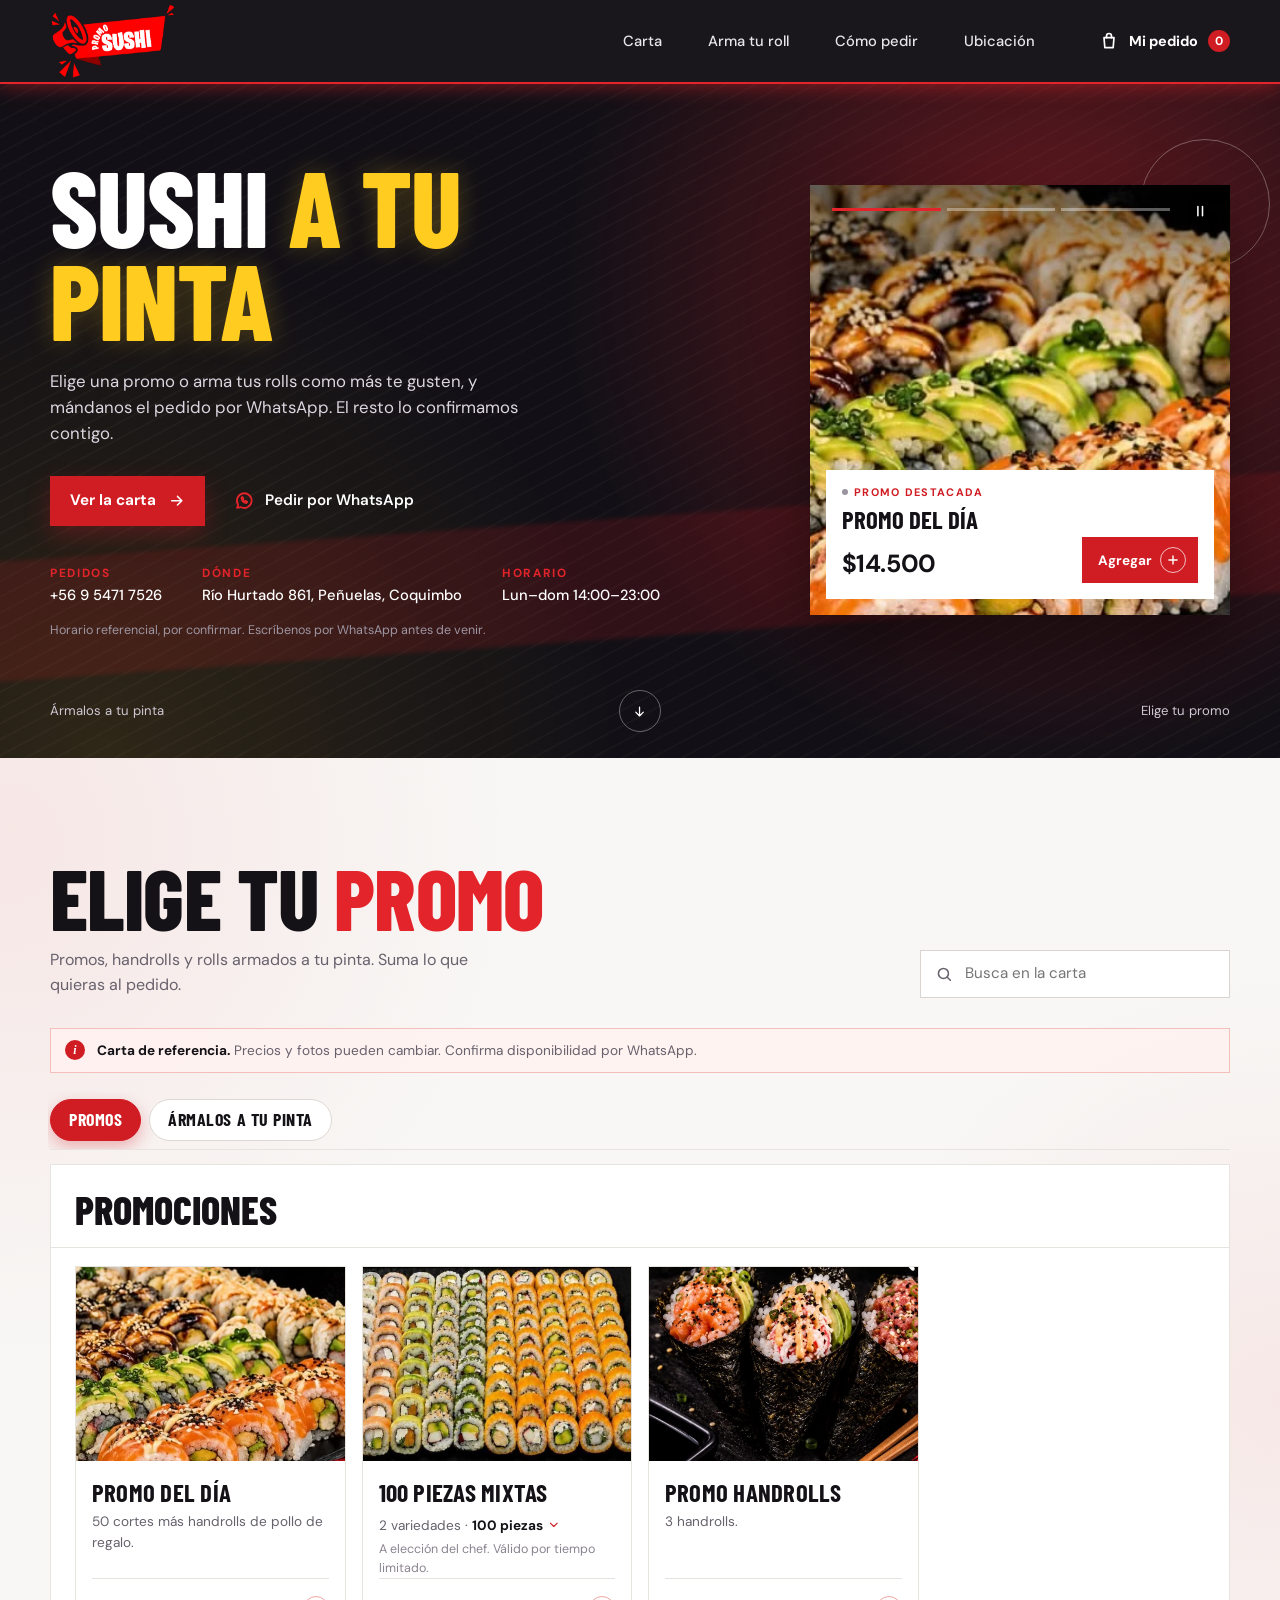
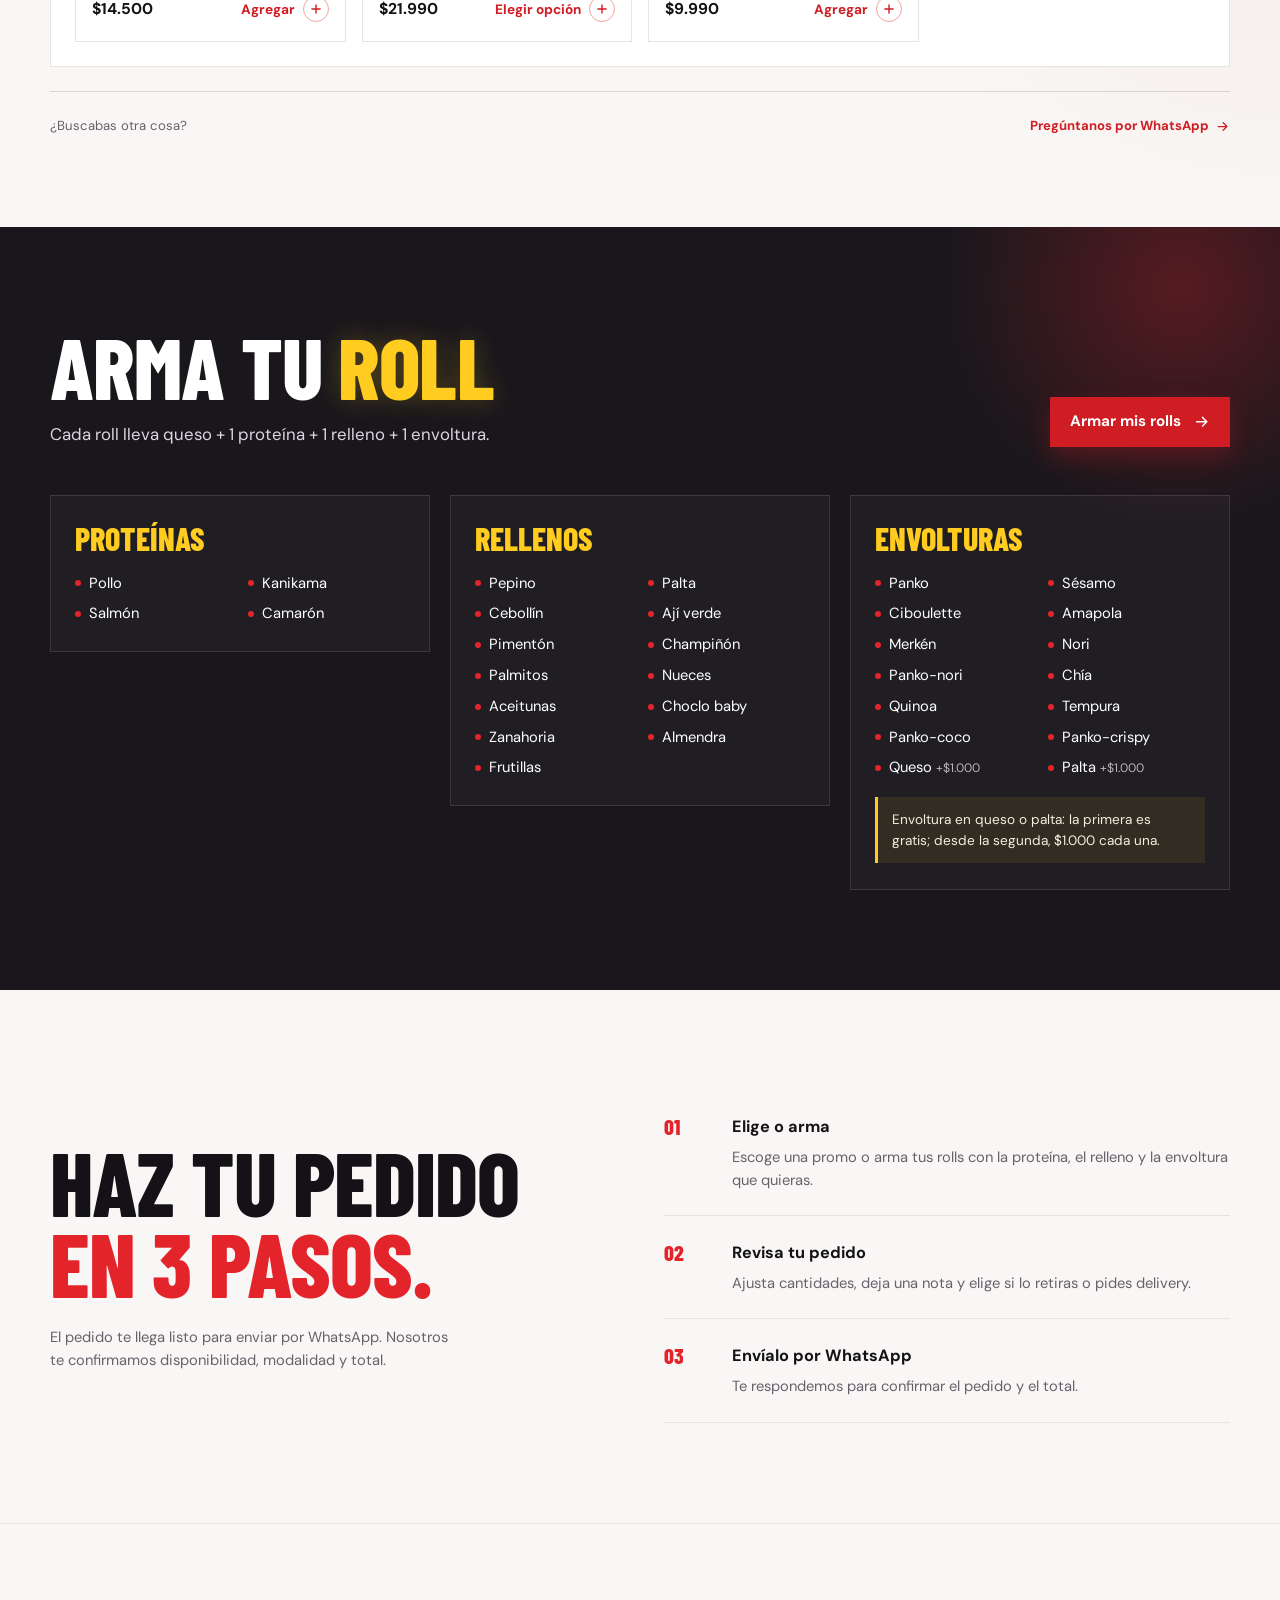
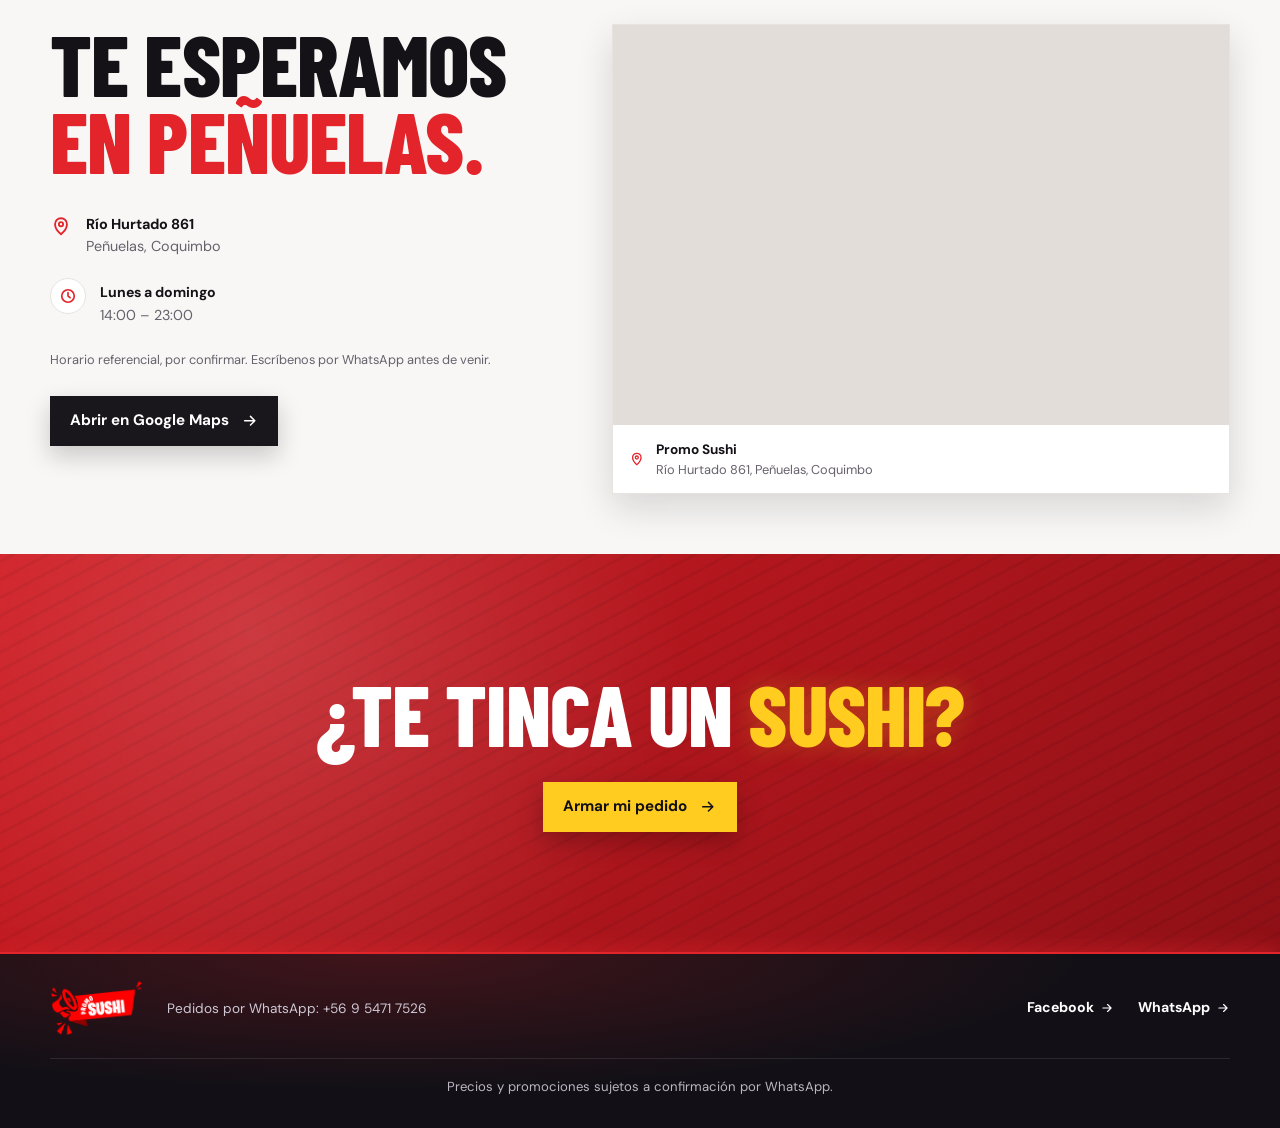
==== commit 69c9dd6b: "Datos de Promo Sushi: nombre, logo, dirección, horario y Facebook - Logo de Promo Sushi en la cabece" ====
--- a/index.html
+++ b/index.html
@@ -3,13 +3,13 @@
 <head>
 <meta charset="utf-8">
 <meta name="viewport" content="width=device-width, initial-scale=1, interactive-widget=resizes-content">
-<title>Sushi a tu pinta | Promos y pedidos por WhatsApp</title>
-<meta name="description" content="Promos de sushi, handrolls y rolls armados a tu pinta. Arma tu pedido y envíalo por WhatsApp.">
+<title>Promo Sushi | Sushi en Peñuelas, Coquimbo</title>
+<meta name="description" content="Promo Sushi en Peñuelas, Coquimbo: promos de sushi, handrolls y rolls armados a tu pinta. Arma tu pedido y envíalo por WhatsApp.">
 <meta name="theme-color" content="#121014">
 <meta property="og:type" content="website">
-<meta property="og:title" content="Sushi a tu pinta">
-<meta property="og:description" content="Promos de sushi, handrolls y rolls armados a tu pinta. Arma tu pedido y envíalo por WhatsApp.">
-<link rel="icon" href="img/logo.svg" type="image/svg+xml">
+<meta property="og:title" content="Promo Sushi">
+<meta property="og:description" content="Promos de sushi, handrolls y rolls armados a tu pinta en Peñuelas, Coquimbo. Pide por WhatsApp.">
+<link rel="icon" href="favicon.ico" sizes="any">
 <link rel="icon" type="image/png" sizes="192x192" href="img/icono-192.png">
 <link rel="apple-touch-icon" href="img/icono-180.png">
 <link rel="preconnect" href="https://fonts.googleapis.com">
@@ -25,9 +25,8 @@
 
 <header class="cabecera">
   <div class="contenedor cabecera-fila">
-    <a class="marca" href="#inicio" aria-label="Ir al inicio">
-      <img class="marca-logo" src="img/logo.svg" width="96" height="96" alt="">
-      <span class="marca-texto"><b data-dato="nombre">Sushi</b><small data-dato="lema">Ármalos a tu pinta</small></span>
+    <a class="marca" href="#inicio" aria-label="Promo Sushi, ir al inicio">
+      <img class="marca-logo marca-logo--ancho" src="img/logo.png" width="399" height="240" alt="Promo Sushi">
     </a>
     <nav class="menu" aria-label="Secciones">
       <a href="#carta">Carta</a>
@@ -64,7 +63,7 @@
           <div data-si="direccion" hidden><dt>Dónde</dt><dd data-dato="direccion-ciudad"></dd></div>
           <div data-si="horario" hidden><dt>Horario</dt><dd data-dato="horario"></dd></div>
         </dl>
-        <p class="portada-nota" data-si="horario" hidden>Estado según el horario publicado; puede variar, confirma por WhatsApp.</p>
+        <p class="portada-nota" data-si="horario" data-dato="nota-horario" hidden></p>
       </div>
       <div class="destacados" data-destacados></div>
     </div>
@@ -135,18 +134,18 @@
   <section class="ubicacion" id="ubicacion" aria-labelledby="ubicacion-titulo" data-si="direccion" hidden>
     <div class="contenedor ubicacion-grilla">
       <div>
-        <h2 class="titulo-grande" id="ubicacion-titulo">Aquí <span class="acento">estamos.</span></h2>
+        <h2 class="titulo-grande" id="ubicacion-titulo">Te esperamos <span class="acento">en <span data-dato="sector">Peñuelas</span>.</span></h2>
         <ul class="datos-local">
           <li>
             <svg class="icono icono--acento" viewBox="0 0 24 24" aria-hidden="true"><path d="M12 21s-6.5-5.6-6.5-11a6.5 6.5 0 0 1 13 0c0 5.4-6.5 11-6.5 11Z"/><circle cx="12" cy="10" r="2.3"/></svg>
-            <div><b data-dato="direccion"></b><span><span data-dato="ciudad"></span><span data-si="region">, <span data-dato="region"></span></span></span></div>
+            <div><b data-dato="direccion"></b><span><span data-dato="sector-ciudad"></span><span data-si="region">, <span data-dato="region"></span></span></span></div>
           </li>
           <li data-si="horario">
             <svg class="icono icono--acento icono--circulo" viewBox="0 0 24 24" aria-hidden="true"><circle cx="12" cy="12" r="7.5"/><path d="M12 8v4l2.5 2"/></svg>
             <div data-horario-largo></div>
           </li>
         </ul>
-        <p class="nota-chica" data-si="horario">Confirma el horario por WhatsApp antes de venir.</p>
+        <p class="nota-chica" data-si="horario" data-dato="nota-horario"></p>
         <a class="boton boton--oscuro" data-mapa data-si="mapa" href="#" target="_blank" rel="noopener">Abrir en Google Maps <svg class="icono" viewBox="0 0 24 24" aria-hidden="true"><path d="M5 12h14M13 6l6 6-6 6"/></svg></a>
       </div>
       <figure class="mapa">
@@ -173,11 +172,11 @@
   <div class="contenedor">
     <div class="pie-fila">
       <div class="pie-marca">
-        <img class="marca-logo" src="img/logo.svg" width="96" height="96" alt="">
-        <span class="marca-texto"><b data-dato="nombre">Sushi</b><small data-dato="lema">Ármalos a tu pinta</small></span>
+        <img class="marca-logo marca-logo--ancho" src="img/logo.png" width="399" height="240" alt="Promo Sushi">
         <span class="pie-lema">Pedidos por WhatsApp: <span data-dato="whatsapp">+56 9 5471 7526</span></span>
       </div>
       <nav class="pie-enlaces" aria-label="Redes">
+        <a data-facebook data-si="facebook" hidden href="#" target="_blank" rel="noopener">Facebook <svg class="icono" viewBox="0 0 24 24" aria-hidden="true"><path d="M5 12h14M13 6l6 6-6 6"/></svg></a>
         <a data-instagram data-si="instagram" hidden href="#" target="_blank" rel="noopener">Instagram <svg class="icono" viewBox="0 0 24 24" aria-hidden="true"><path d="M5 12h14M13 6l6 6-6 6"/></svg></a>
         <a data-wsp href="https://wa.me/56954717526" target="_blank" rel="noopener">WhatsApp <svg class="icono" viewBox="0 0 24 24" aria-hidden="true"><path d="M5 12h14M13 6l6 6-6 6"/></svg></a>
       </nav>
--- a/css/estilos.css
+++ b/css/estilos.css
@@ -98,6 +98,7 @@
 .cabecera-fila { display: flex; align-items: center; gap: 24px; height: calc(var(--alto-cabecera) - 2px); }
 .marca { display: flex; align-items: center; gap: 12px; text-decoration: none; margin-right: auto; }
 .marca-logo { width: 62px; height: 62px; border-radius: 50%; }
+.marca-logo--ancho { width: auto; height: 76px; border-radius: 0; }
 .marca-texto { display: flex; flex-direction: column; line-height: 1.05; }
 .marca-texto b { font-size: 1.45rem; font-weight: 700; letter-spacing: -.02em; }
 .marca-texto small { font-size: .8rem; font-weight: 700; letter-spacing: .14em; text-transform: uppercase; margin-top: 3px; }
@@ -377,6 +378,7 @@
 .pie-fila { display: flex; align-items: center; justify-content: space-between; gap: 20px; flex-wrap: wrap; padding-bottom: 22px; border-bottom: 1px solid rgba(255, 255, 255, .1); }
 .pie-marca { display: flex; align-items: center; gap: 12px; flex-wrap: wrap; }
 .pie-marca .marca-logo { width: 46px; height: 46px; }
+.pie-marca .marca-logo--ancho { width: auto; height: 56px; }
 .pie-marca .marca-texto b { font-size: 1.15rem; }
 .pie-marca .marca-texto small { font-size: .74rem; }
 .pie-lema { margin-left: 12px; font-size: .85rem; color: #cfc8d4; }
@@ -549,6 +551,7 @@
   :root { --alto-cabecera: 66px; }
   html { scroll-padding-top: calc(var(--alto-cabecera) + 58px); }
   .marca-logo { width: 46px; height: 46px; }
+  .marca-logo--ancho { width: auto; height: 60px; }
   .marca-texto b { font-size: 1.15rem; }
   .marca-texto small { font-size: .72rem; }
   .boton-pedido-texto { display: none; }
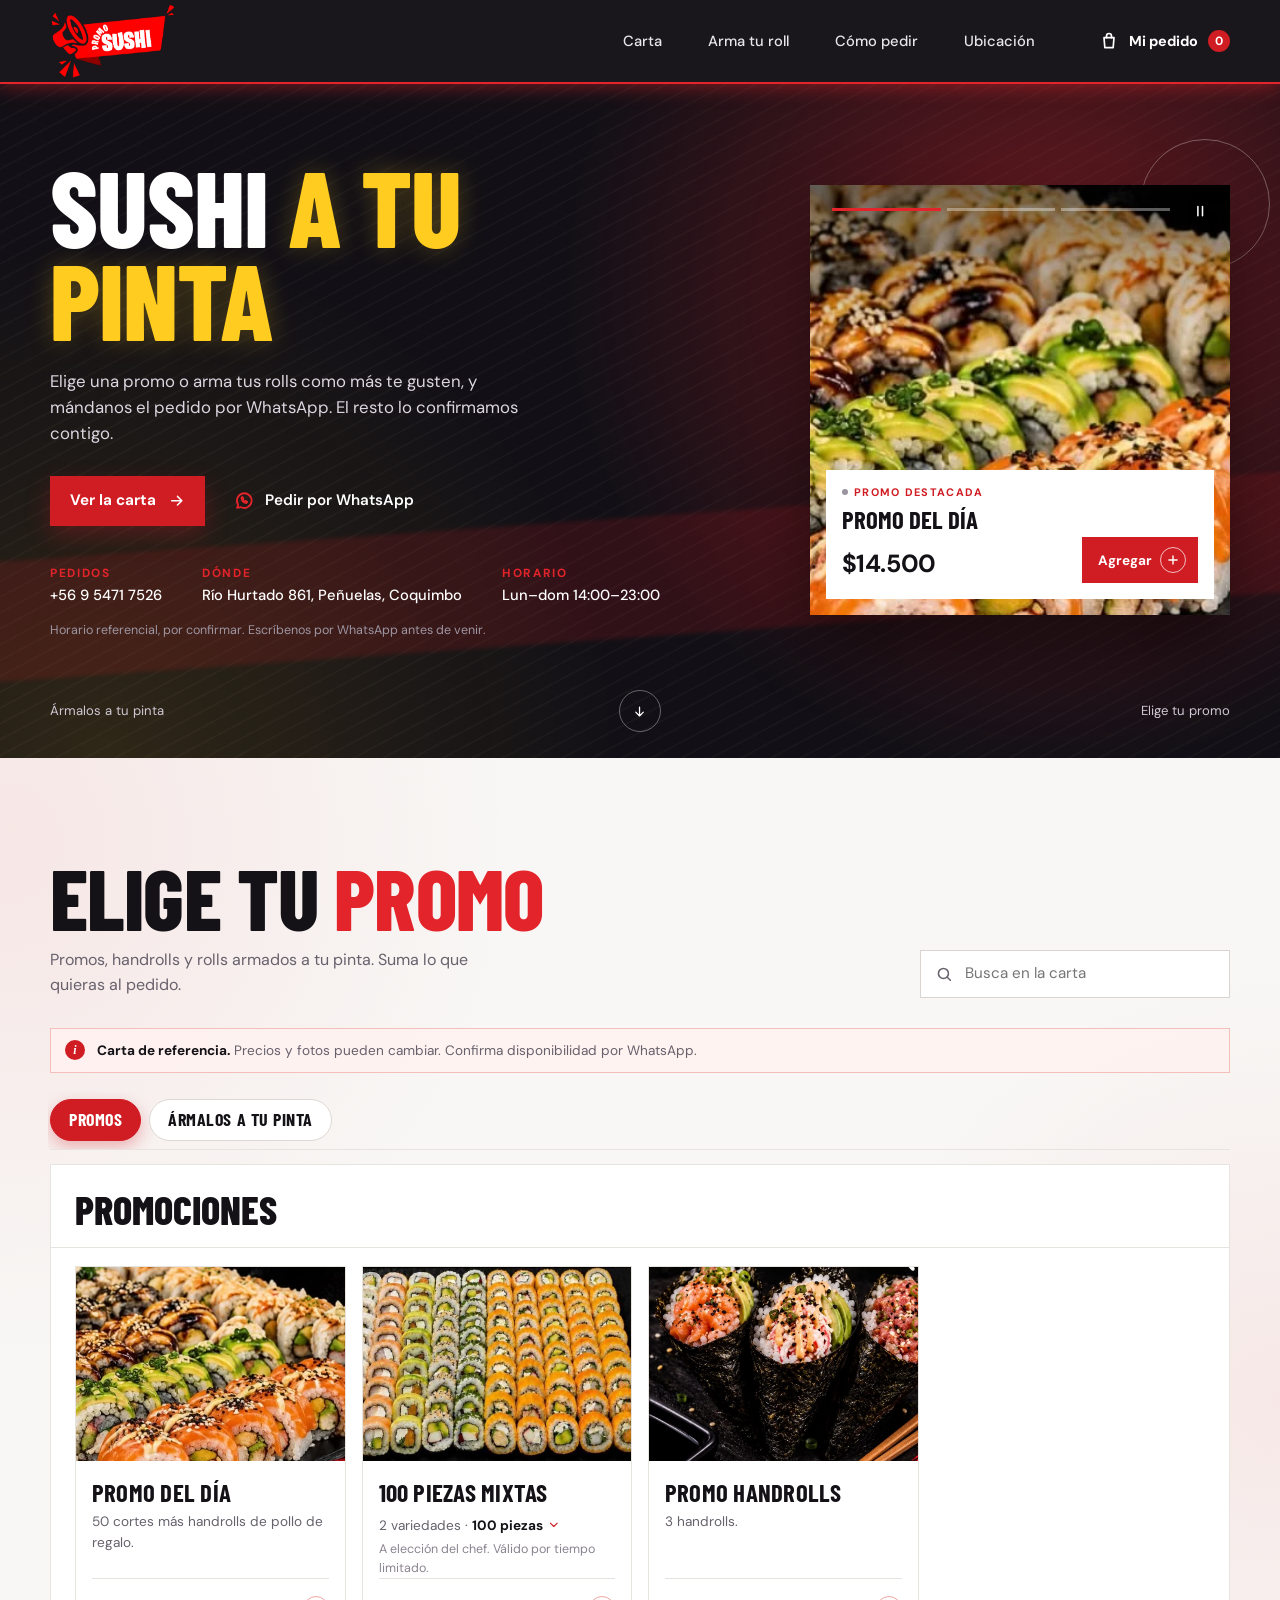
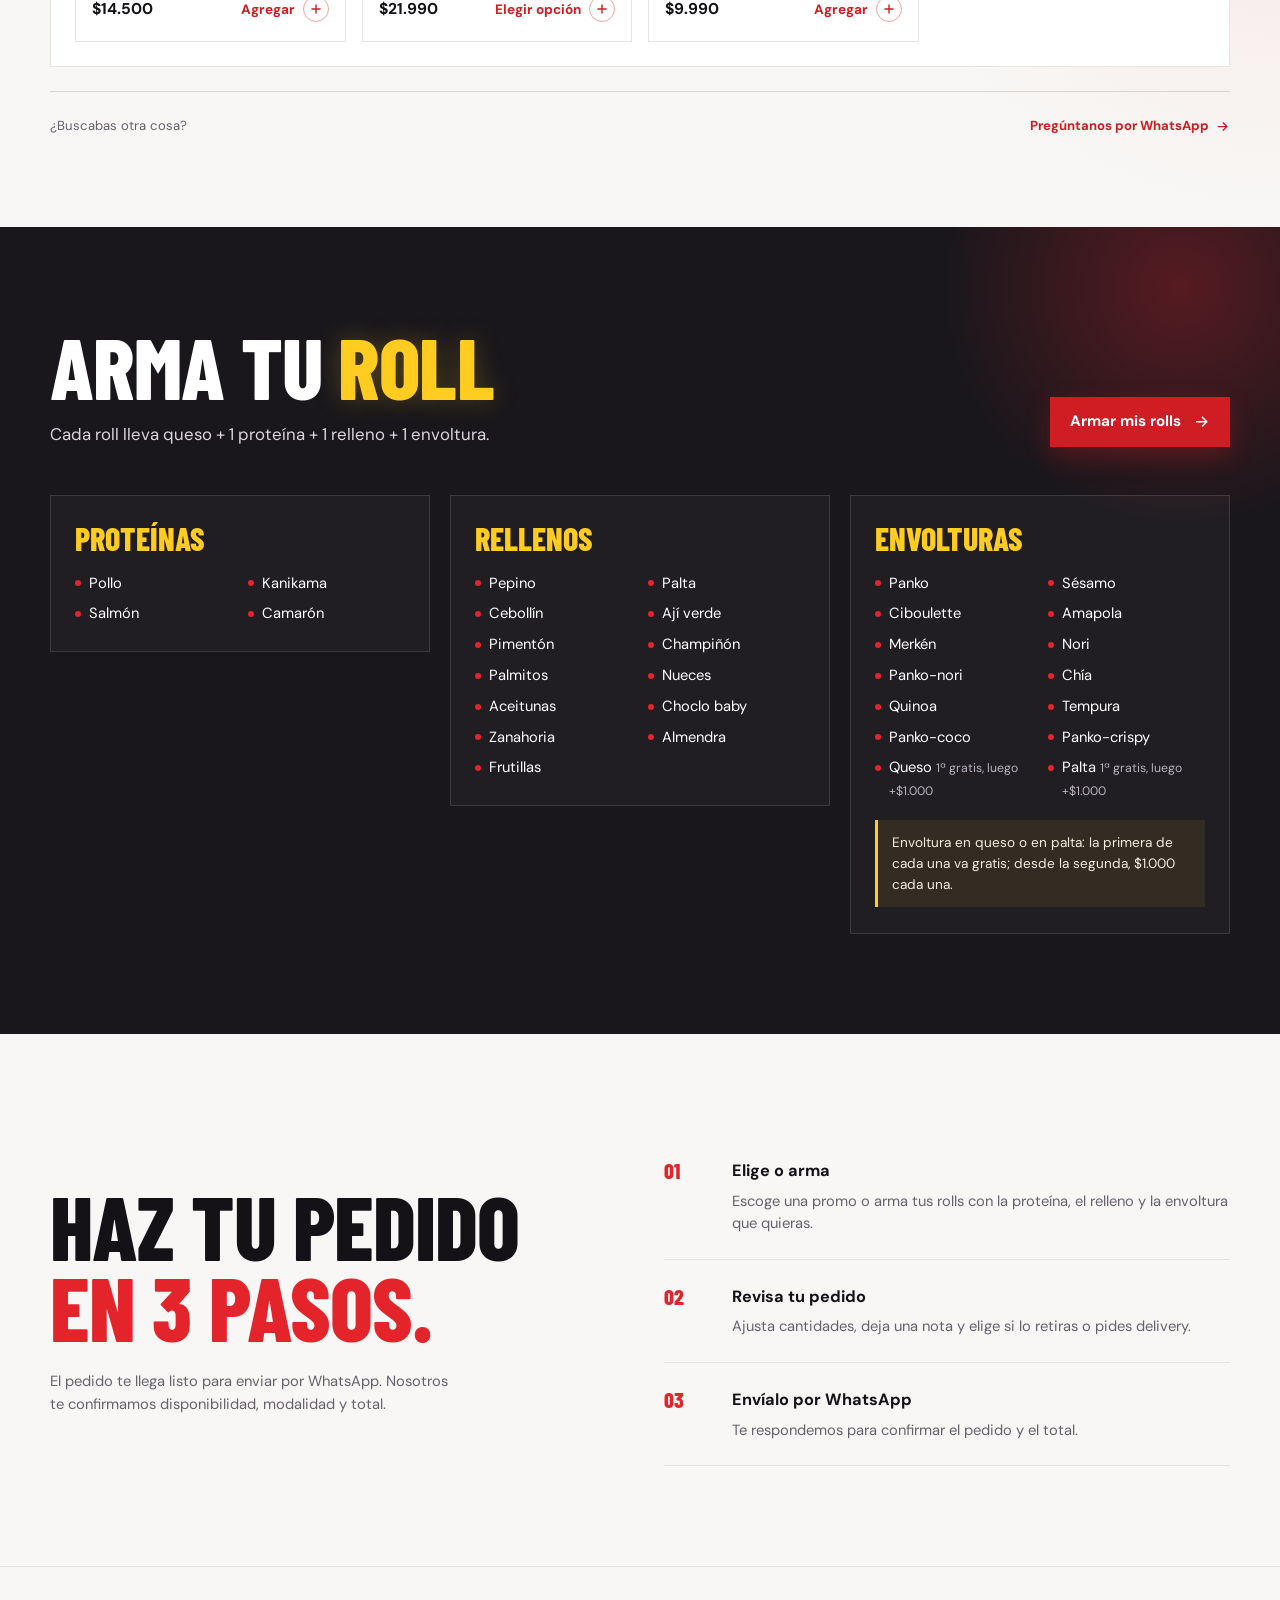
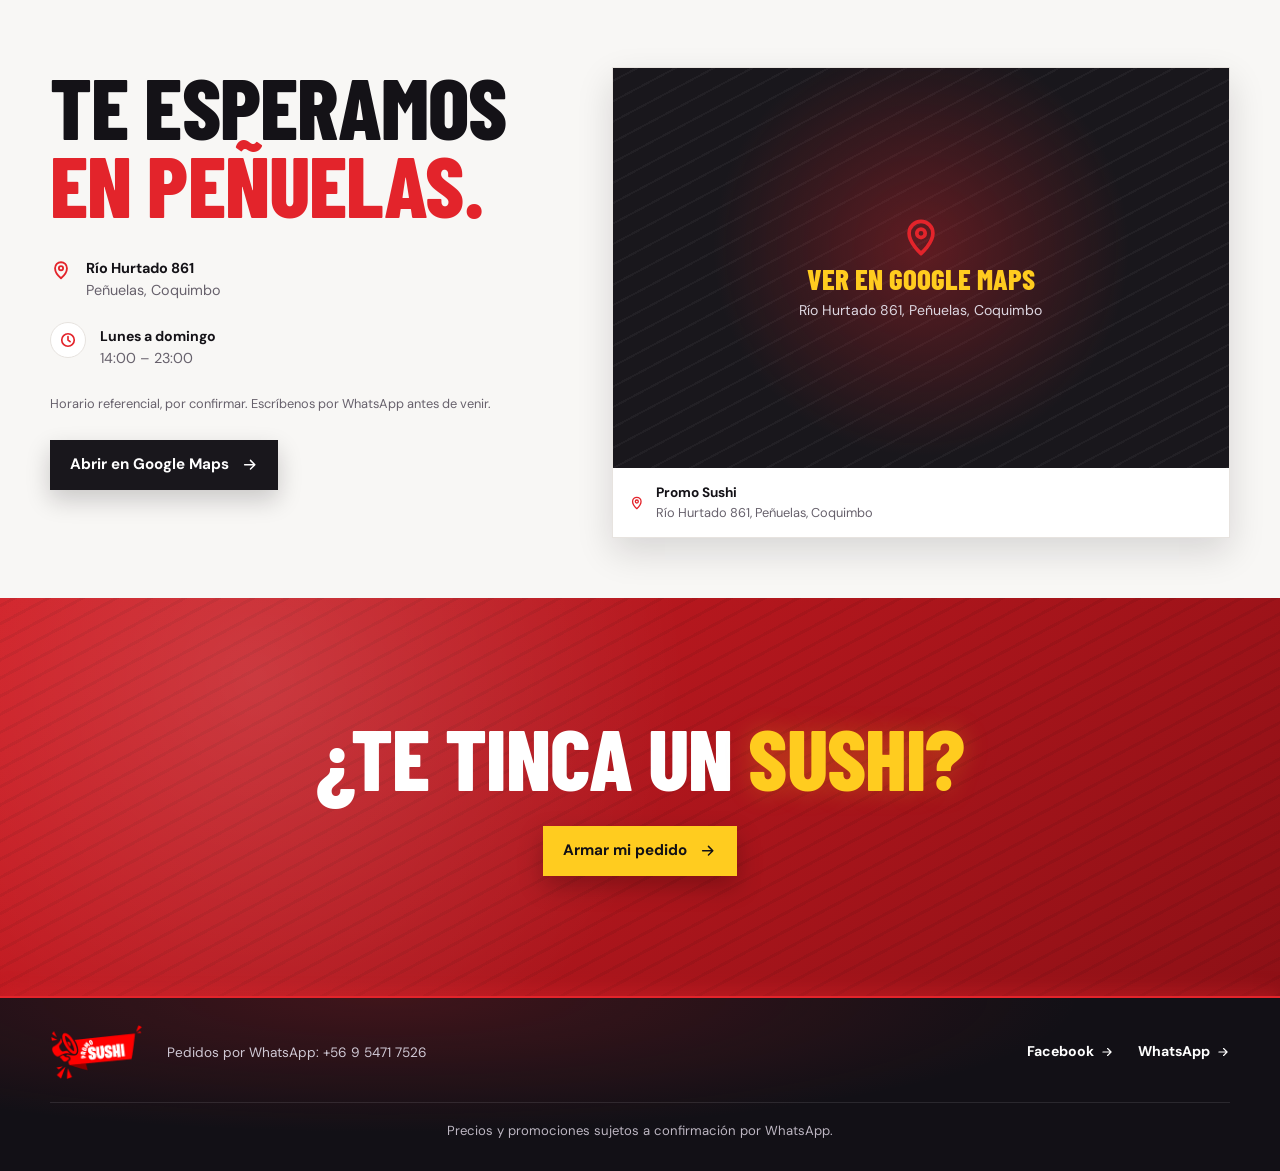
==== commit 416bcd5b: "Envolturas gratis por tipo y ubicación exacta en Google Maps - La primera envoltura en palta y la pr" ====
--- a/index.html
+++ b/index.html
@@ -149,7 +149,14 @@
         <a class="boton boton--oscuro" data-mapa data-si="mapa" href="#" target="_blank" rel="noopener">Abrir en Google Maps <svg class="icono" viewBox="0 0 24 24" aria-hidden="true"><path d="M5 12h14M13 6l6 6-6 6"/></svg></a>
       </div>
       <figure class="mapa">
-        <iframe data-mapa-embed title="Mapa del local" loading="lazy" referrerpolicy="no-referrer-when-downgrade"></iframe>
+        <div class="mapa-marco">
+          <a class="mapa-enlace" data-mapa href="#" target="_blank" rel="noopener">
+            <svg class="icono" viewBox="0 0 24 24" aria-hidden="true"><path d="M12 21s-6.5-5.6-6.5-11a6.5 6.5 0 0 1 13 0c0 5.4-6.5 11-6.5 11Z"/><circle cx="12" cy="10" r="2.3"/></svg>
+            <b>Ver en Google Maps</b>
+            <span data-dato="direccion-ciudad"></span>
+          </a>
+          <iframe data-mapa-embed title="Mapa del local" loading="lazy" referrerpolicy="no-referrer-when-downgrade"></iframe>
+        </div>
         <figcaption>
           <svg class="icono icono--acento" viewBox="0 0 24 24" aria-hidden="true"><path d="M12 21s-6.5-5.6-6.5-11a6.5 6.5 0 0 1 13 0c0 5.4-6.5 11-6.5 11Z"/><circle cx="12" cy="10" r="2.3"/></svg>
           <span><b data-dato="nombre">Sushi</b><small data-dato="direccion-ciudad"></small></span>
--- a/css/estilos.css
+++ b/css/estilos.css
@@ -51,6 +51,8 @@
 
 .contenedor { width: min(100% - 32px, var(--ancho)); margin-inline: auto; }
 .oculto { position: absolute; width: 1px; height: 1px; overflow: hidden; clip: rect(0 0 0 0); white-space: nowrap; }
+/* en celulares con notch, la franja de arriba queda del color de la cabecera */
+body::before { content: ""; position: fixed; inset: 0 0 auto; height: env(safe-area-inset-top, 0px); z-index: 31; background: var(--tinta-2); }
 .saltar { position: absolute; left: 16px; top: -60px; z-index: 100; background: var(--blanco); padding: 10px 16px; font-weight: 700; }
 .saltar:focus { top: 12px; }
 
@@ -89,7 +91,7 @@
 
 /* ---------- cabecera ---------- */
 .cabecera {
-  position: sticky; top: 0; z-index: 30;
+  position: sticky; top: env(safe-area-inset-top, 0px); z-index: 30;
   background: var(--tinta-2);
   color: var(--blanco);
   border-bottom: 2px solid var(--acento);
@@ -230,7 +232,7 @@
   background: var(--principal); color: var(--blanco); font: italic 700 .75rem/1 Georgia, serif;
 }
 .secciones {
-  position: sticky; top: var(--alto-cabecera); z-index: 20; margin-top: 18px;
+  position: sticky; top: calc(var(--alto-cabecera) + env(safe-area-inset-top, 0px)); z-index: 20; margin-top: 18px;
   transition: background .2s;
 }
 .secciones.pegada { background: rgba(248, 247, 245, .97); box-shadow: 0 1px 0 var(--linea); backdrop-filter: blur(6px); }
@@ -352,7 +354,21 @@
 .datos-local [data-horario-largo] span { margin-bottom: 10px; color: var(--suave); }
 .ubicacion .boton { margin-top: 26px; }
 .mapa { background: var(--blanco); border: 1px solid var(--linea); box-shadow: var(--sombra); }
-.mapa iframe { display: block; width: 100%; height: 400px; border: 0; background: #e2ddd8; }
+.mapa-marco { position: relative; height: 400px; background: var(--tinta-2); }
+.mapa-marco iframe { position: absolute; inset: 0; width: 100%; height: 100%; border: 0; }
+/* debajo del mapa: si el mapa no carga, queda el enlace a Google Maps */
+.mapa-enlace {
+  position: absolute; inset: 0; display: grid; place-content: center; justify-items: center; gap: 6px;
+  padding: 24px; text-align: center; text-decoration: none; color: var(--blanco);
+  background:
+    radial-gradient(circle at 50% 45%, rgba(227, 36, 43, .35), transparent 55%),
+    repeating-linear-gradient(-28deg, rgba(255, 255, 255, .04) 0 2px, transparent 2px 18px),
+    var(--tinta-2);
+}
+.mapa-enlace .icono { width: 44px; height: 44px; color: var(--acento); }
+.mapa-enlace b { font: 800 1.8rem/1 var(--titulo); text-transform: uppercase; color: var(--amarillo); }
+.mapa-enlace span { font-size: .88rem; color: #ddd6e0; }
+.mapa-enlace:hover b { text-decoration: underline; }
 .mapa figcaption { display: flex; gap: 12px; align-items: center; padding: 14px 16px; font-size: .85rem; }
 .mapa figcaption > span { display: grid; }
 .mapa figcaption small { color: var(--suave); font-size: .8rem; }
@@ -576,7 +592,7 @@
   .tarjeta-pie { flex-direction: column; align-items: flex-start; }
   .pasos { padding: 76px 0; }
   .ubicacion { padding: 70px 0 40px; }
-  .mapa iframe { height: 280px; }
+  .mapa-marco { height: 280px; }
   .antojo { padding: 90px 0; }
   .pie-lema { margin-left: 0; width: 100%; }
   .barra-pedido:not([hidden]) { display: flex; }
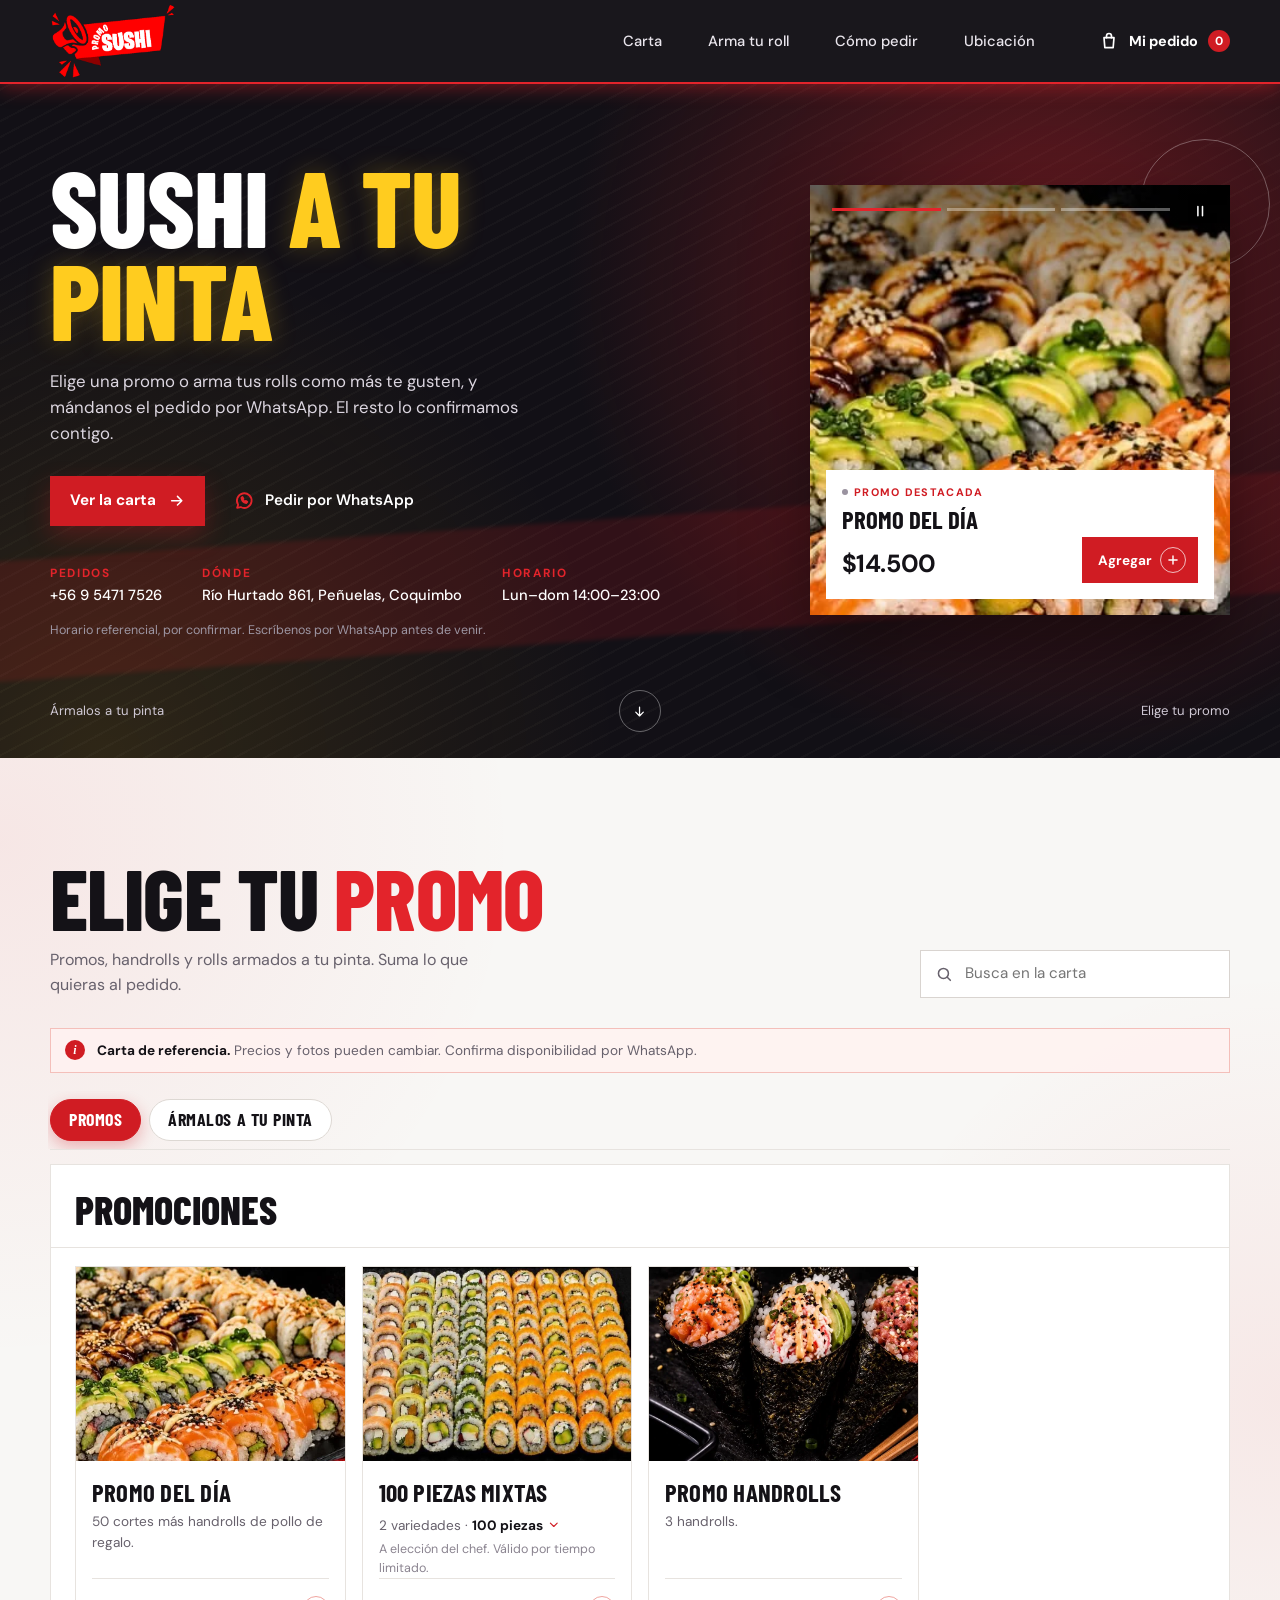
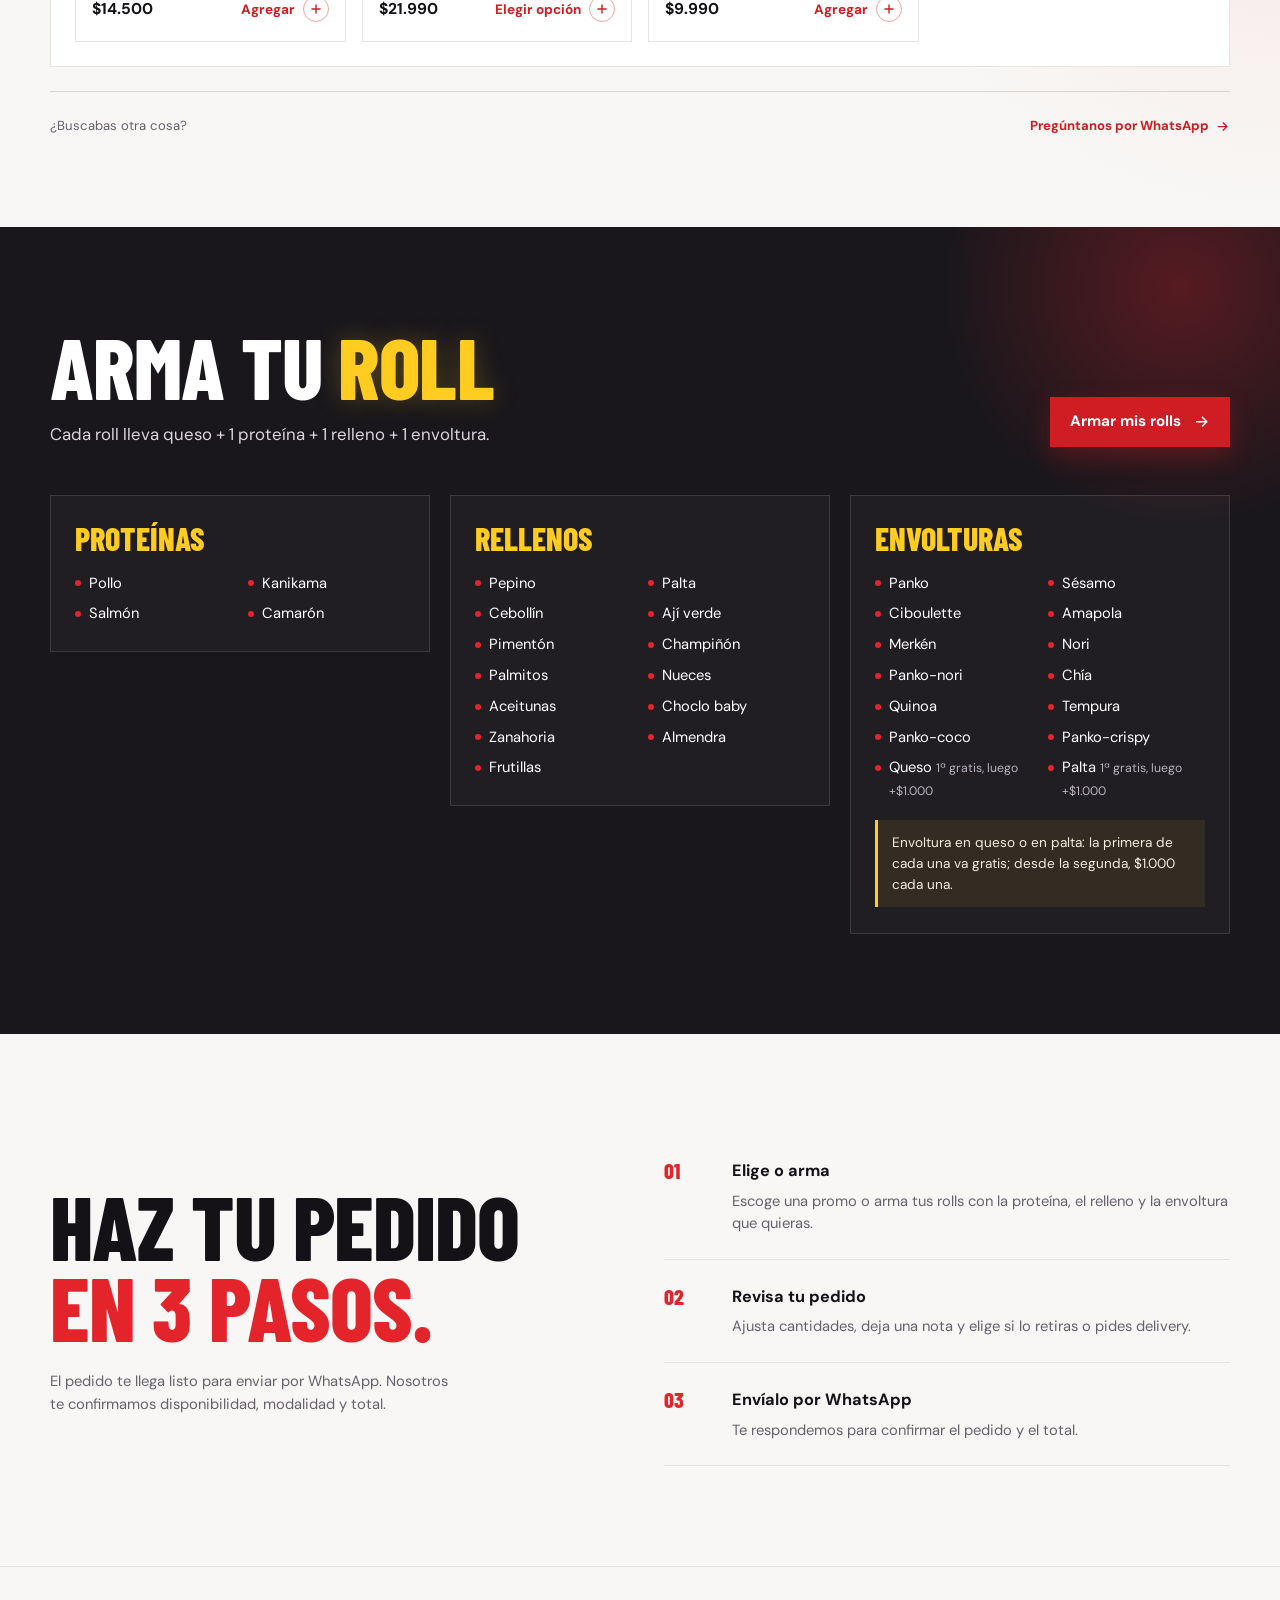
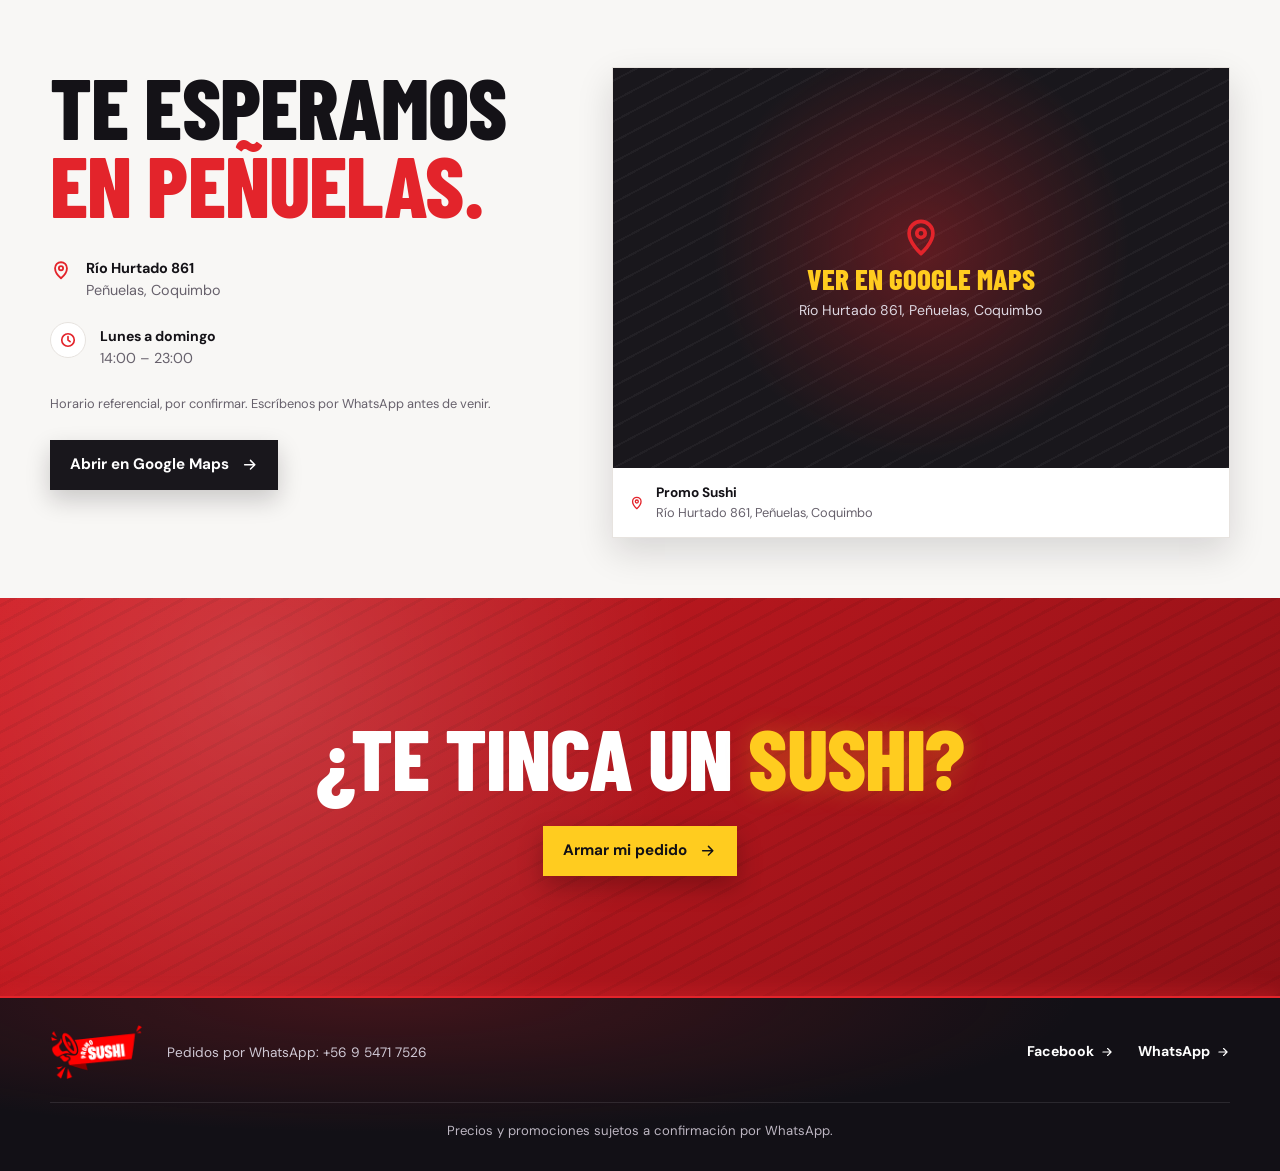
==== commit d47f03ea: "Panel de administración en /admin, como el de SanFelect - admin.html: ingreso con usuario y contrase" ====
--- a/index.html
+++ b/index.html
@@ -49,8 +49,8 @@
     <div class="contenedor portada-grilla">
       <div class="portada-texto">
         <p class="estado" data-estado hidden></p>
-        <h1 class="portada-titulo">Sushi <span class="brillo">a tu pinta</span></h1>
-        <p class="portada-bajada">Elige una promo o arma tus rolls como más te gusten, y mándanos el pedido por WhatsApp. El resto lo confirmamos contigo.</p>
+        <h1 class="portada-titulo"><span data-texto="portada.titulo">Sushi</span> <span class="brillo" data-texto="portada.destacado">a tu pinta</span></h1>
+        <p class="portada-bajada" data-texto="portada.bajada">Elige una promo o arma tus rolls como más te gusten, y mándanos el pedido por WhatsApp. El resto lo confirmamos contigo.</p>
         <div class="portada-acciones">
           <a class="boton" href="#carta">Ver la carta <svg class="icono" viewBox="0 0 24 24" aria-hidden="true"><path d="M5 12h14M13 6l6 6-6 6"/></svg></a>
           <a class="enlace-wsp" data-wsp href="https://wa.me/56954717526" target="_blank" rel="noopener">
@@ -78,8 +78,8 @@
     <div class="contenedor">
       <div class="carta-cabeza">
         <div>
-          <h2 class="titulo-grande" id="carta-titulo">Elige tu <span class="acento">promo</span></h2>
-          <p class="carta-bajada">Promos, handrolls y rolls armados a tu pinta. Suma lo que quieras al pedido.</p>
+          <h2 class="titulo-grande" id="carta-titulo"><span data-texto="carta.titulo">Elige tu</span> <span class="acento" data-texto="carta.destacado">promo</span></h2>
+          <p class="carta-bajada" data-texto="carta.bajada">Promos, handrolls y rolls armados a tu pinta. Suma lo que quieras al pedido.</p>
         </div>
         <label class="buscador">
           <svg class="icono" viewBox="0 0 24 24" aria-hidden="true"><circle cx="11" cy="11" r="6.5"/><path d="m16 16 4 4"/></svg>
@@ -108,7 +108,7 @@
     <div class="contenedor">
       <div class="arma-cabeza">
         <div>
-          <h2 class="titulo-grande titulo-grande--claro" id="arma-titulo">Arma tu <span class="brillo">roll</span></h2>
+          <h2 class="titulo-grande titulo-grande--claro" id="arma-titulo"><span data-texto="arma.titulo">Arma tu</span> <span class="brillo" data-texto="arma.destacado">roll</span></h2>
           <p class="arma-bajada" data-armado-ayuda></p>
         </div>
         <a class="boton" href="#carta" data-armado-ir>Armar mis rolls <svg class="icono" viewBox="0 0 24 24" aria-hidden="true"><path d="M5 12h14M13 6l6 6-6 6"/></svg></a>
@@ -120,13 +120,13 @@
   <section class="pasos" id="como-pedir" aria-labelledby="pasos-titulo">
     <div class="contenedor pasos-grilla">
       <div>
-        <h2 class="titulo-grande" id="pasos-titulo">Haz tu pedido <span class="acento">en 3 pasos.</span></h2>
-        <p class="pasos-bajada">El pedido te llega listo para enviar por WhatsApp. Nosotros te confirmamos disponibilidad, modalidad y total.</p>
+        <h2 class="titulo-grande" id="pasos-titulo"><span data-texto="pasos.titulo">Haz tu pedido</span> <span class="acento" data-texto="pasos.destacado">en 3 pasos.</span></h2>
+        <p class="pasos-bajada" data-texto="pasos.bajada">El pedido te llega listo para enviar por WhatsApp. Nosotros te confirmamos disponibilidad, modalidad y total.</p>
       </div>
       <ol class="pasos-lista">
-        <li><span class="pasos-num">01</span><div><h3>Elige o arma</h3><p>Escoge una promo o arma tus rolls con la proteína, el relleno y la envoltura que quieras.</p></div></li>
-        <li><span class="pasos-num">02</span><div><h3>Revisa tu pedido</h3><p>Ajusta cantidades, deja una nota y elige si lo retiras o pides delivery.</p></div></li>
-        <li><span class="pasos-num">03</span><div><h3>Envíalo por WhatsApp</h3><p>Te respondemos para confirmar el pedido y el total.</p></div></li>
+        <li><span class="pasos-num">01</span><div><h3 data-texto="pasos.lista.0.titulo">Elige o arma</h3><p data-texto="pasos.lista.0.texto">Escoge una promo o arma tus rolls con la proteína, el relleno y la envoltura que quieras.</p></div></li>
+        <li><span class="pasos-num">02</span><div><h3 data-texto="pasos.lista.1.titulo">Revisa tu pedido</h3><p data-texto="pasos.lista.1.texto">Ajusta cantidades, deja una nota y elige si lo retiras o pides delivery.</p></div></li>
+        <li><span class="pasos-num">03</span><div><h3 data-texto="pasos.lista.2.titulo">Envíalo por WhatsApp</h3><p data-texto="pasos.lista.2.texto">Te respondemos para confirmar el pedido y el total.</p></div></li>
       </ol>
     </div>
   </section>
@@ -134,7 +134,7 @@
   <section class="ubicacion" id="ubicacion" aria-labelledby="ubicacion-titulo" data-si="direccion" hidden>
     <div class="contenedor ubicacion-grilla">
       <div>
-        <h2 class="titulo-grande" id="ubicacion-titulo">Te esperamos <span class="acento">en <span data-dato="sector">Peñuelas</span>.</span></h2>
+        <h2 class="titulo-grande" id="ubicacion-titulo"><span data-texto="ubicacion.titulo">Te esperamos</span> <span class="acento">en <span data-dato="sector">Peñuelas</span>.</span></h2>
         <ul class="datos-local">
           <li>
             <svg class="icono icono--acento" viewBox="0 0 24 24" aria-hidden="true"><path d="M12 21s-6.5-5.6-6.5-11a6.5 6.5 0 0 1 13 0c0 5.4-6.5 11-6.5 11Z"/><circle cx="12" cy="10" r="2.3"/></svg>
@@ -168,7 +168,7 @@
   <section class="antojo" aria-labelledby="antojo-titulo">
     <div class="antojo-fondo" aria-hidden="true"></div>
     <div class="contenedor antojo-centro">
-      <h2 class="titulo-grande titulo-grande--claro" id="antojo-titulo">¿Te tinca un <span class="brillo">sushi?</span></h2>
+      <h2 class="titulo-grande titulo-grande--claro" id="antojo-titulo"><span data-texto="antojo.titulo">¿Te tinca un</span> <span class="brillo" data-texto="antojo.destacado">sushi?</span></h2>
       <a class="boton boton--claro" href="#carta">Armar mi pedido <svg class="icono" viewBox="0 0 24 24" aria-hidden="true"><path d="M5 12h14M13 6l6 6-6 6"/></svg></a>
     </div>
   </section>
@@ -188,7 +188,7 @@
         <a data-wsp href="https://wa.me/56954717526" target="_blank" rel="noopener">WhatsApp <svg class="icono" viewBox="0 0 24 24" aria-hidden="true"><path d="M5 12h14M13 6l6 6-6 6"/></svg></a>
       </nav>
     </div>
-    <p class="pie-nota">Precios y promociones sujetos a confirmación por WhatsApp.</p>
+    <p class="pie-nota" data-texto="pie.nota">Precios y promociones sujetos a confirmación por WhatsApp.</p>
   </div>
 </footer>
 
--- a/css/estilos.css
+++ b/css/estilos.css
@@ -554,6 +554,20 @@
 .pedido-vaciar { border: 0; background: none; color: var(--suave); text-decoration: underline; font-size: .8rem; padding: 0; margin: 18px 28px 0; }
 .vacio { display: grid; justify-items: start; gap: 14px; padding: 34px 28px; color: var(--suave); }
 .vacio b { color: var(--texto); font-size: 1.05rem; }
+
+/* ---------- edición desde el panel (/admin) ---------- */
+html.editando [data-grupo] { position: relative; }
+.editar-chip {
+  position: absolute; z-index: 26; top: 14px; right: max(14px, env(safe-area-inset-right, 0px));
+  display: inline-flex; align-items: center; gap: 6px; padding: 9px 14px; border: 0; border-radius: 999px;
+  background: var(--amarillo); color: var(--tinta); font: 700 .85rem/1 var(--cuerpo); box-shadow: 0 8px 20px rgba(0, 0, 0, .3);
+}
+.editar-chip:hover { background: #ffd84d; }
+.pie > .editar-chip { top: auto; bottom: 10px; }
+html.editando [contenteditable] { outline: 2px dashed transparent; outline-offset: 3px; cursor: text; }
+html.editando [contenteditable]:hover { outline-color: rgba(255, 204, 31, .85); }
+html.editando [contenteditable]:focus { outline: 2px solid var(--amarillo); }
+html.editando .brillo[contenteditable] { -webkit-text-fill-color: currentColor; }
 
 /* ---------- celular y tablet ---------- */
 @media (max-width: 960px) {
